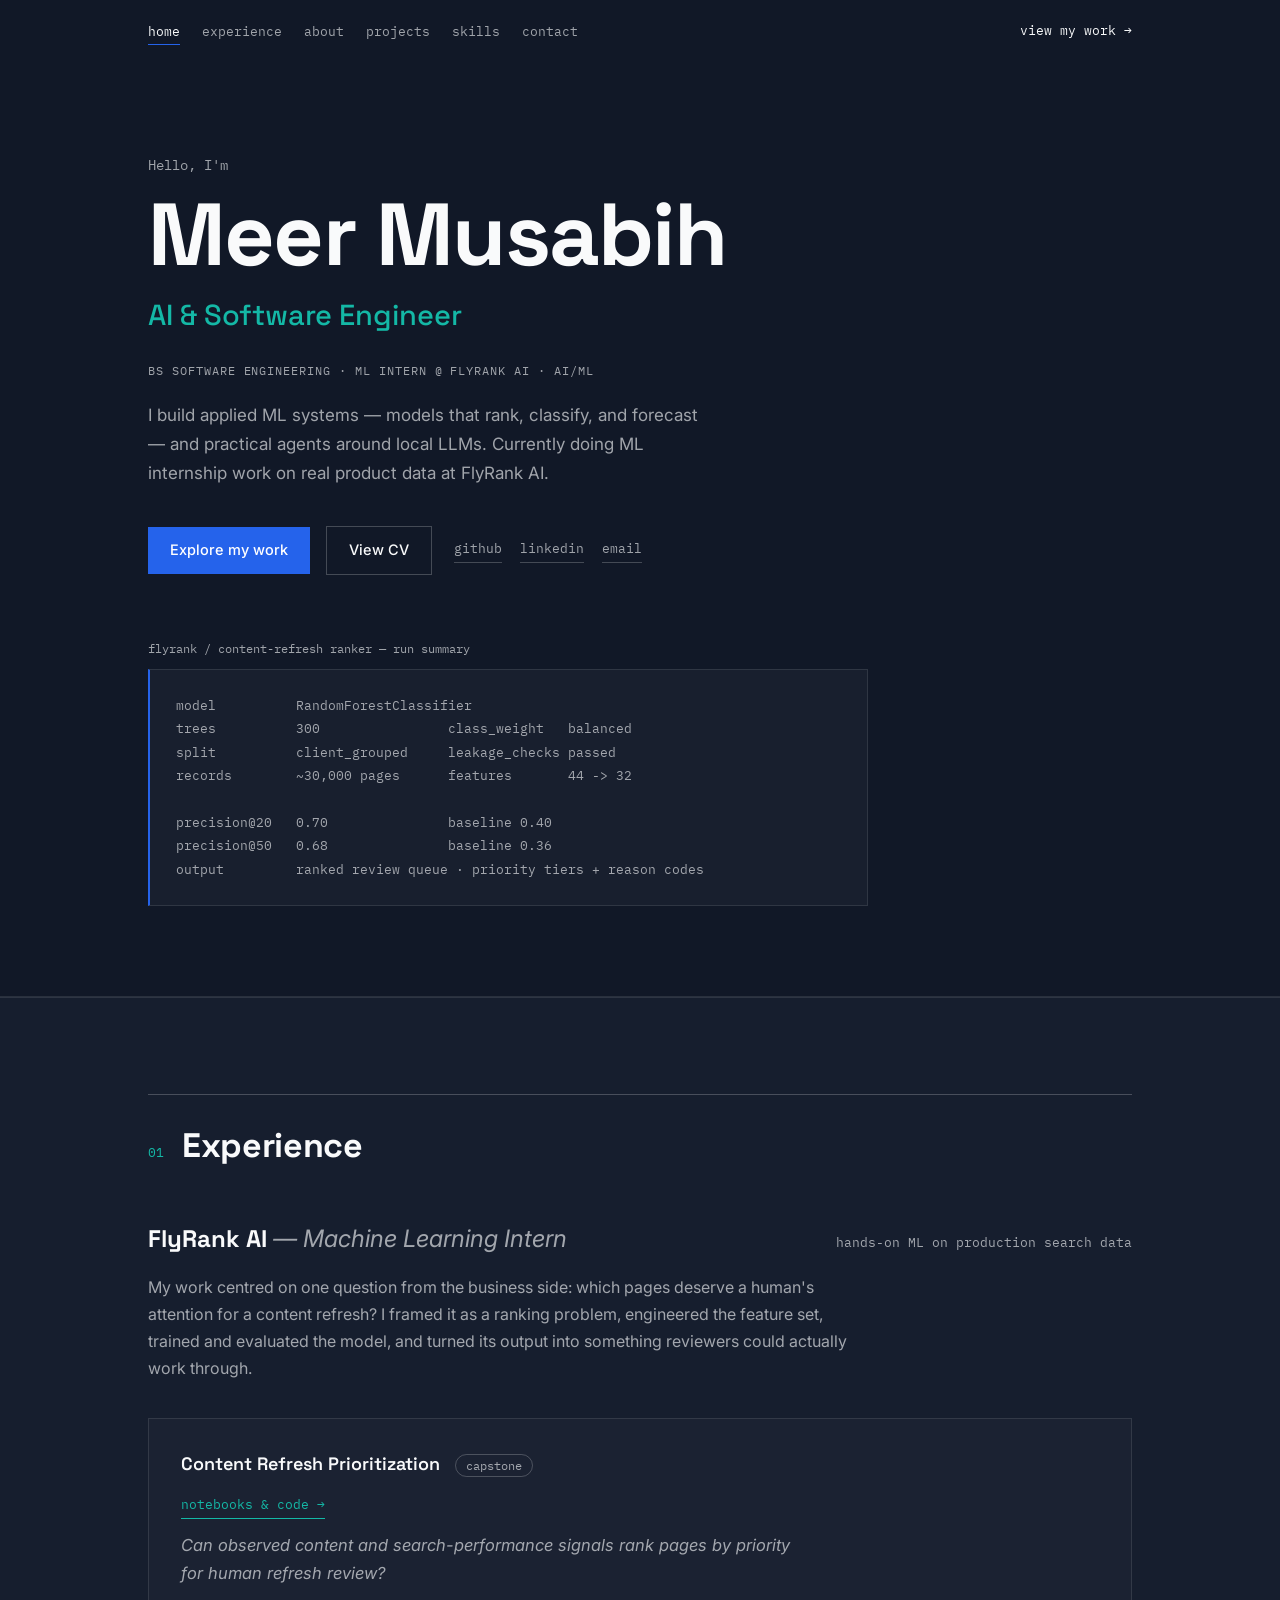
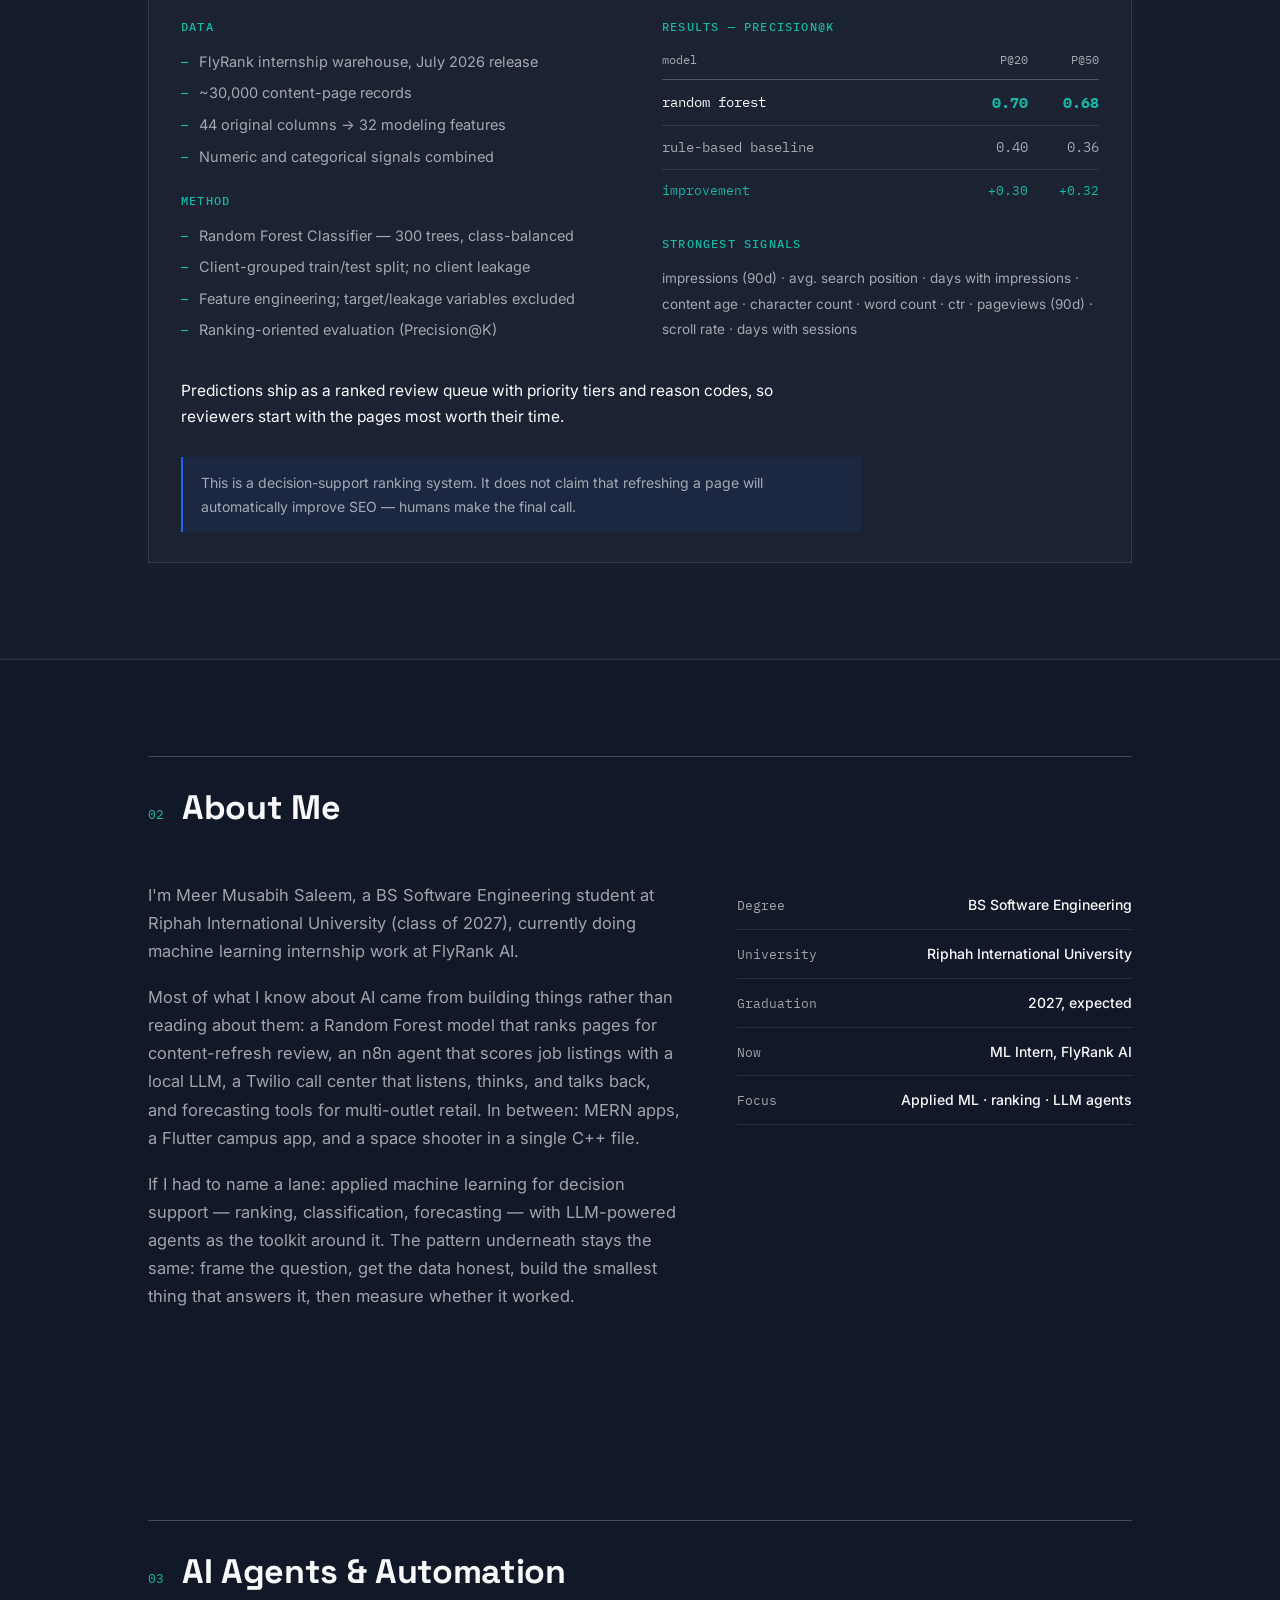
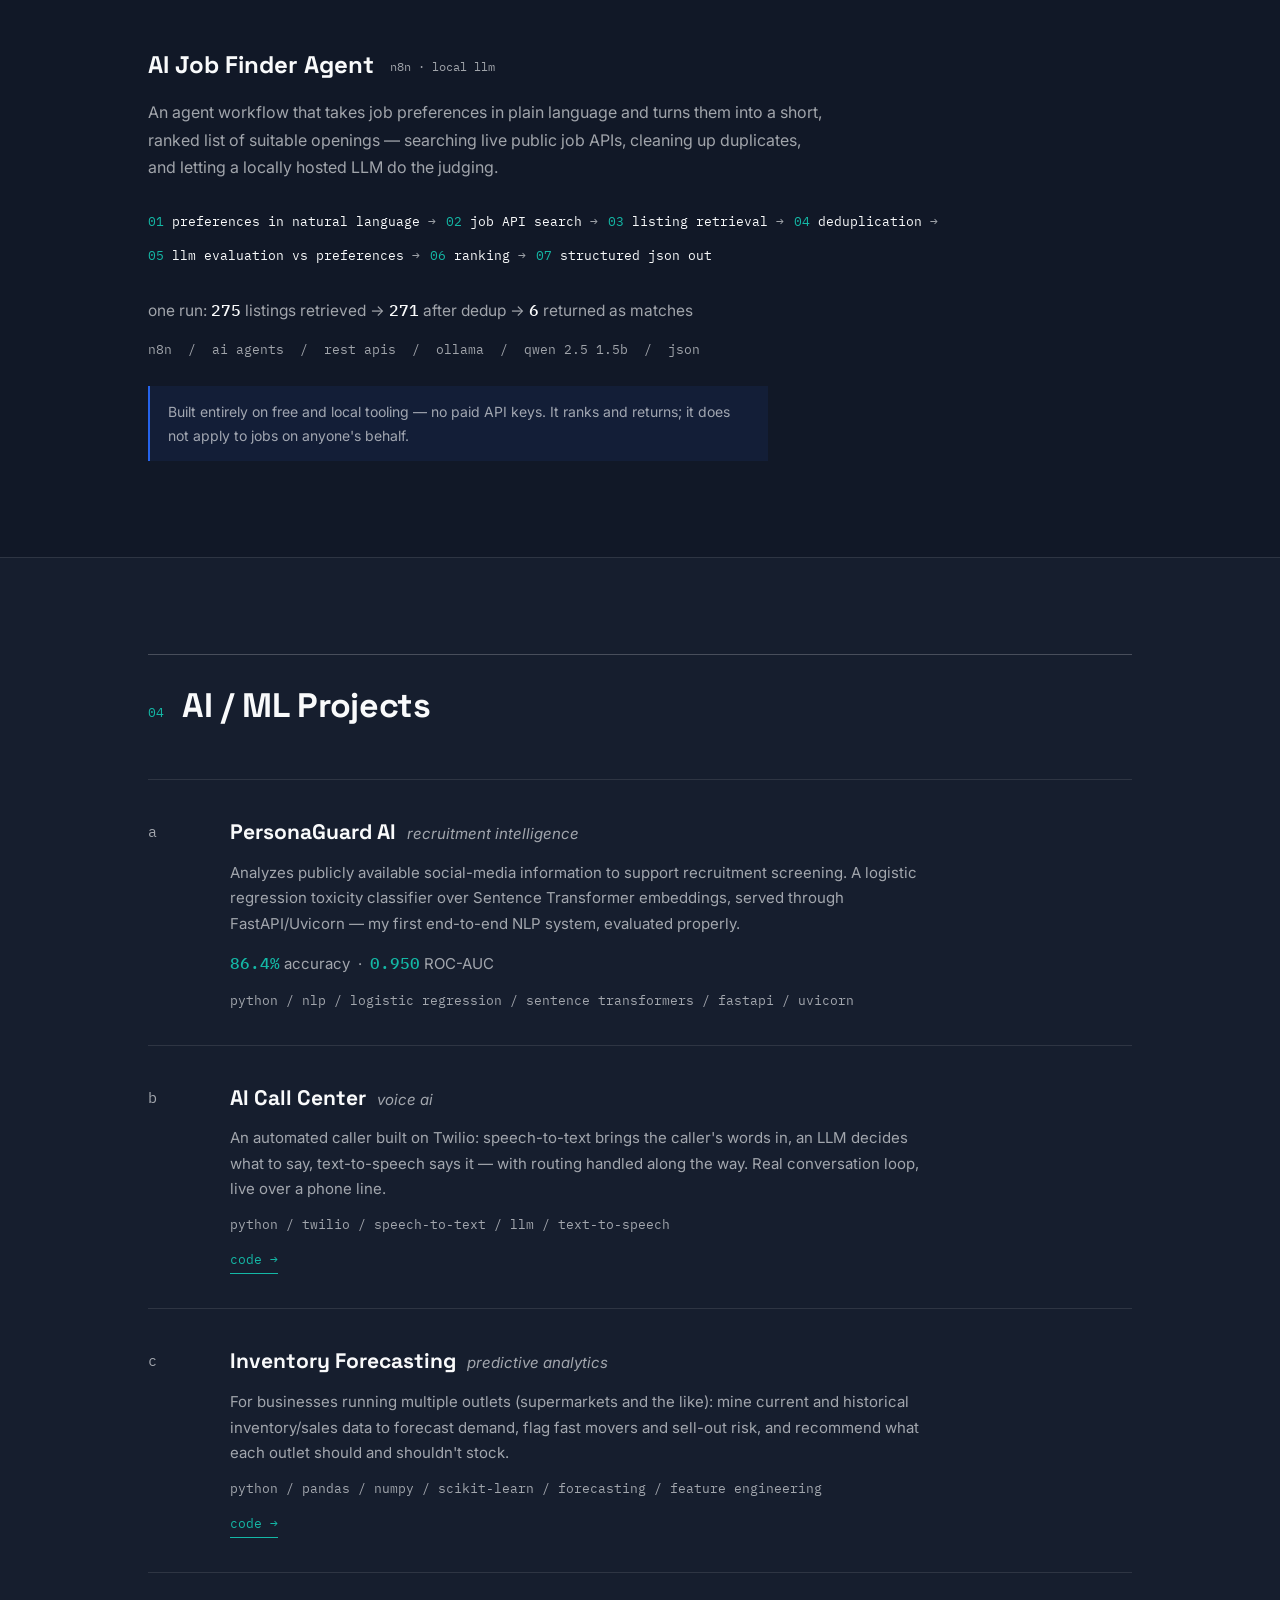
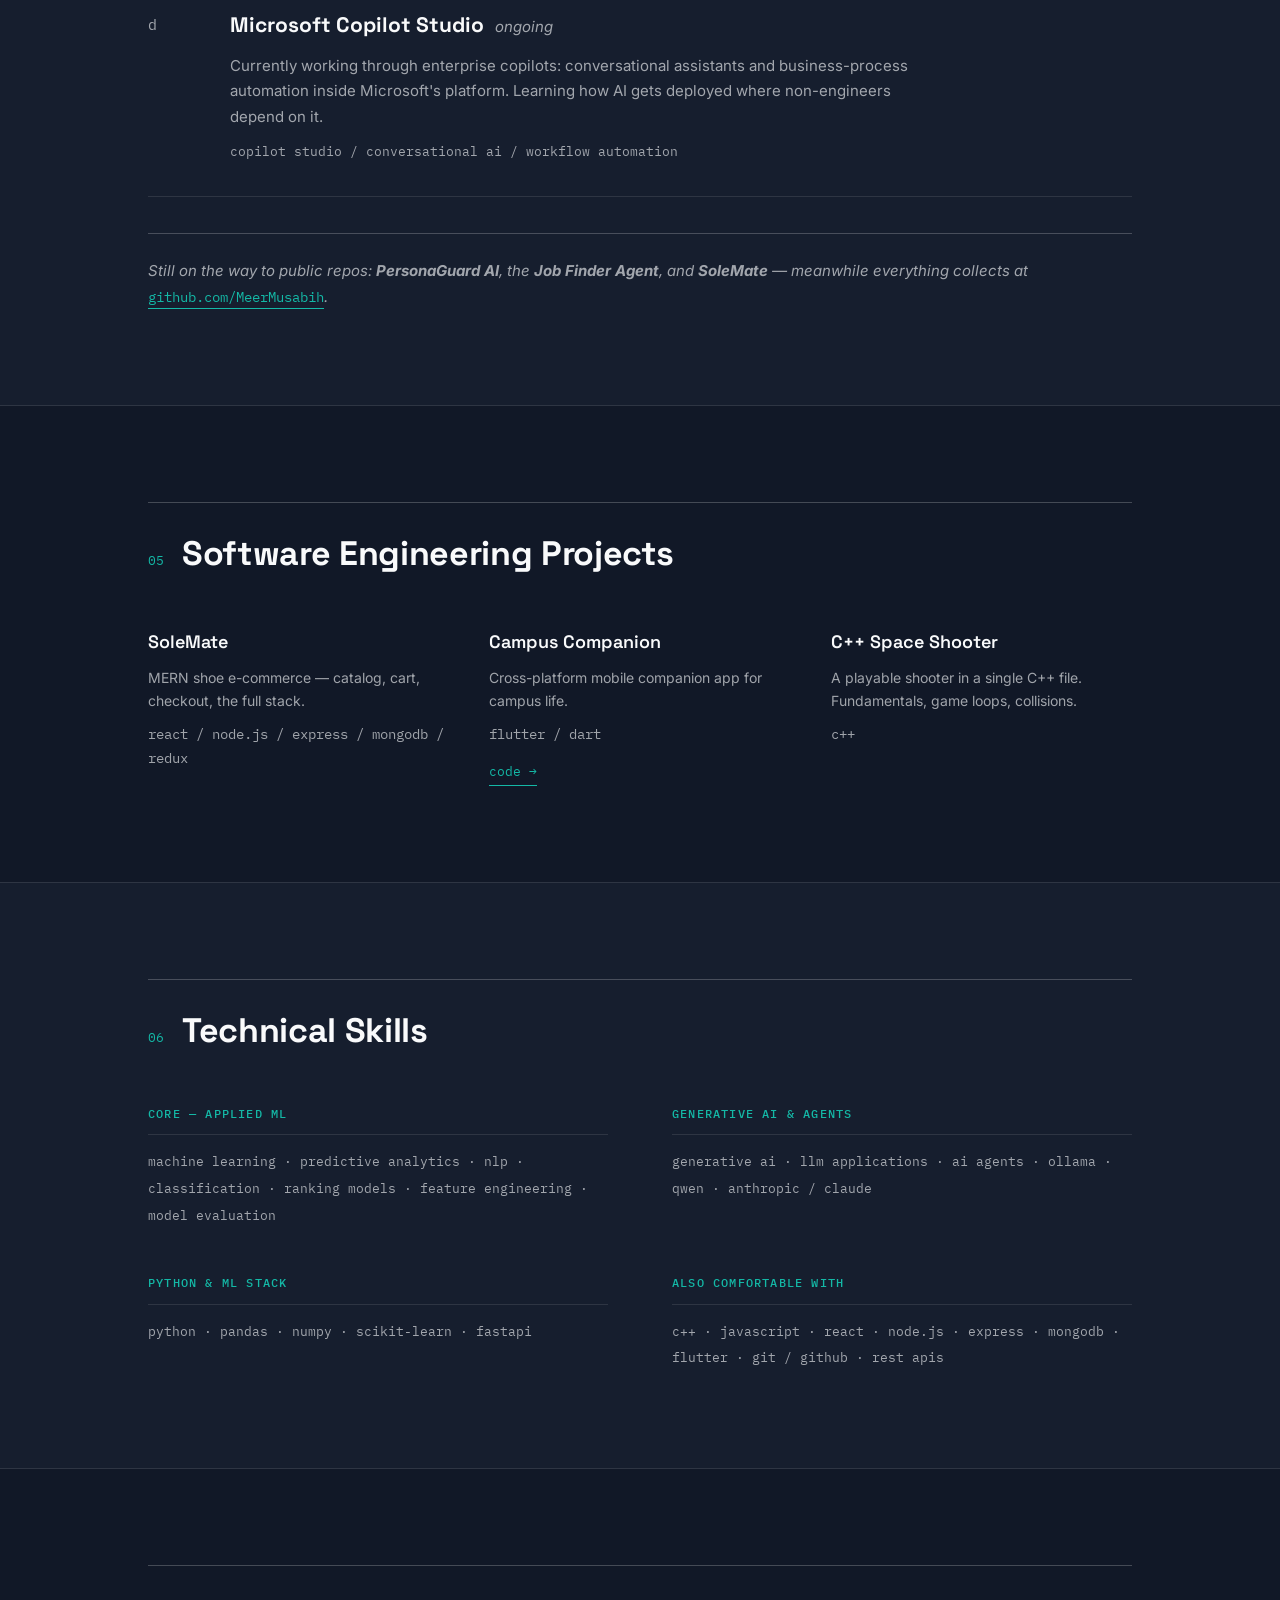
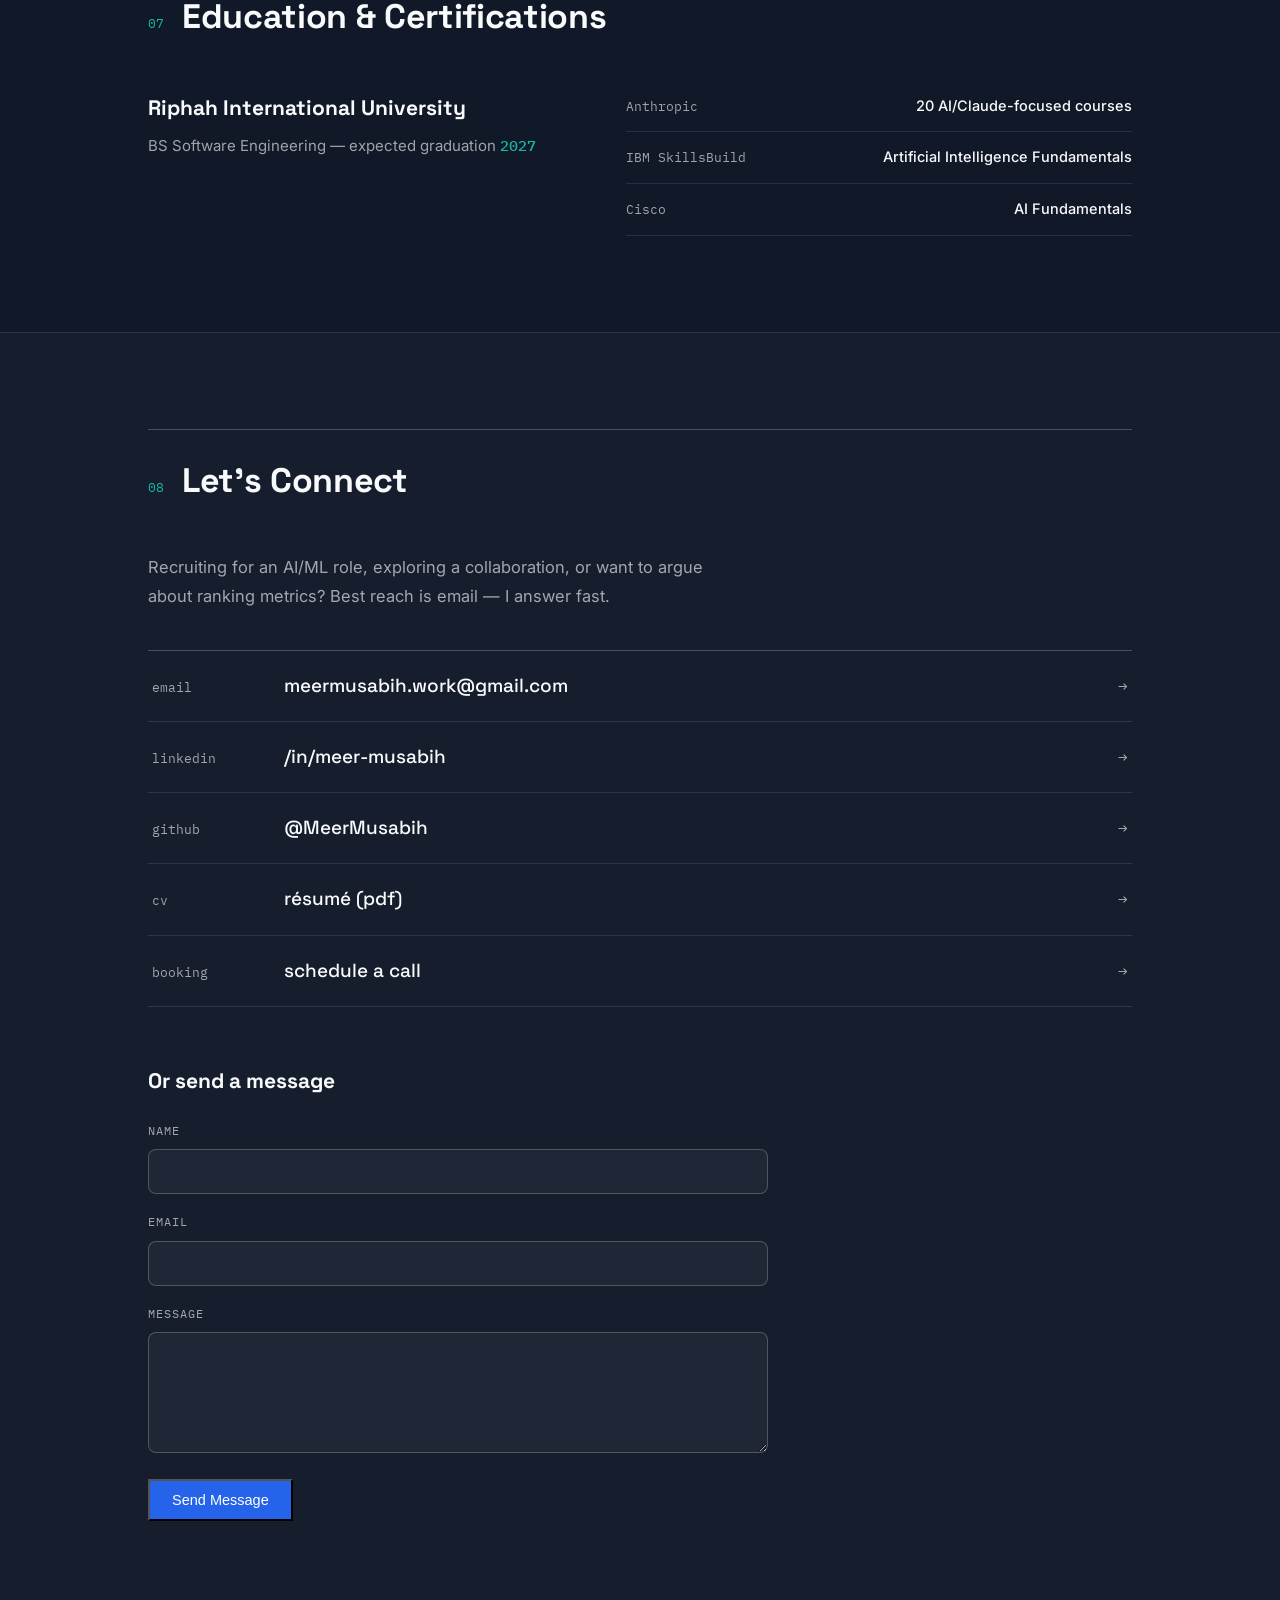
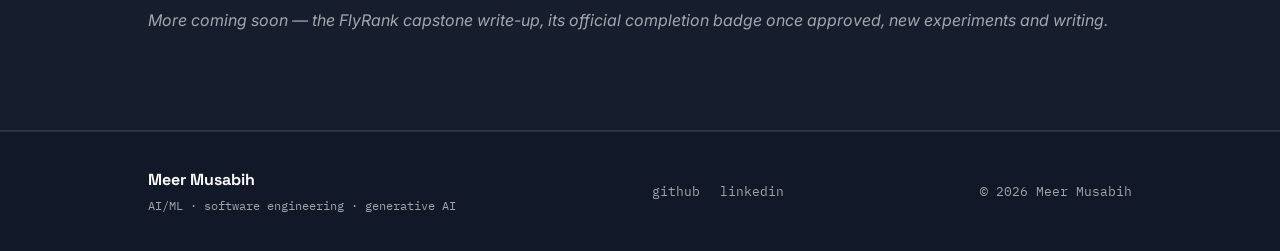
==== index.html @ 7c609a6c "Update meta tags for SEO and Open Graph" ====
<!DOCTYPE html>
<html lang="en">
  <!-- Google tag (gtag.js) -->
<script async src="https://www.googletagmanager.com/gtag/js?id=G-Q34SN6VRJQ"></script>
<script>
  window.dataLayer = window.dataLayer || [];
  function gtag(){dataLayer.push(arguments);}
  gtag('js', new Date());

  gtag('config', 'G-Q34SN6VRJQ');
</script>
<head>
  <meta charset="UTF-8">
  <meta name="viewport" content="width=device-width, initial-scale=1.0">

  <!-- SEO -->
  <title>Meer Musabih | AI/ML &amp; Software Engineering Portfolio</title>
 <meta name="description" content="Meer Musabih is a software engineering student and ML Intern building practical AI, ML, GenAI, and software systems.">
<meta name="author" content="Meer Musabih Saleem">

<!-- Open Graph -->
<meta property="og:type" content="website">
<meta property="og:site_name" content="Meer Musabih">
<meta property="og:title" content="Meer Musabih | AI/ML &amp; Software Engineering Portfolio">
<meta property="og:description" content="Software engineering student and ML Intern building practical AI, ML, GenAI, and software systems.">
<meta property="og:image" content="https://meermusabih.is-a.dev/og%20image.png">
<meta property="og:url" content="https://meermusabih.is-a.dev/">

<!-- Twitter / X -->
<meta name="twitter:card" content="summary_large_image">
<meta name="twitter:title" content="Meer Musabih | AI/ML &amp; Software Engineering Portfolio">
<meta name="twitter:description" content="Software engineering student and ML Intern building practical AI, ML, GenAI, and software systems.">
<meta name="twitter:image" content="https://meermusabih.is-a.dev/og%20image.png">

<link rel="canonical" href="https://meermusabih.is-a.dev/">  
  <link rel="icon" href="data:image/svg+xml,%3Csvg xmlns='http://www.w3.org/2000/svg' viewBox='0 0 64 64'%3E%3Crect width='64' height='64' fill='%23111827'/%3E%3Ctext x='32' y='43' font-family='Arial' font-size='34' font-weight='bold' fill='%232563EB' text-anchor='middle'%3Em%3C/text%3E%3C/svg%3E">

  <!-- Identity kit fonts: Space Grotesk (headings) + Inter (body) + Plex Mono (data) -->
  <link rel="preconnect" href="https://fonts.googleapis.com">
  <link rel="preconnect" href="https://fonts.gstatic.com" crossorigin>
  <link href="https://fonts.googleapis.com/css2?family=IBM+Plex+Mono:wght@400;500&family=Inter:ital,wght@0,400;0,500;0,600;1,400&family=Space+Grotesk:wght@500;600;700&display=swap" rel="stylesheet">

  <link rel="stylesheet" href="style.css">
</head>
<body>

  <header class="site-header" id="siteHeader">
    <div class="container nav-inner">
      <nav aria-label="Main navigation">
        <ul class="nav-links" id="navLinks">
          <li><a href="#home" class="nav-link">home</a></li>
          <li><a href="#experience" class="nav-link">experience</a></li>
          <li><a href="#about" class="nav-link">about</a></li>
          <li><a href="#projects" class="nav-link">projects</a></li>
          <li><a href="#skills" class="nav-link">skills</a></li>
          <li><a href="#contact" class="nav-link">contact</a></li>
        </ul>
      </nav>

      <a href="#projects" class="nav-cta">view my work <span aria-hidden="true">&rarr;</span></a>

      <button class="nav-toggle" id="navToggle" aria-label="Toggle navigation menu"
              aria-expanded="false" aria-controls="navLinks">
        <span></span><span></span>
      </button>
    </div>
  </header>

  <main id="main">

    <!-- ======================= HERO ======================= -->
    <section class="hero" id="home">
      <div class="container">
        <p class="hello reveal">Hello, I'm</p>
        <h1 class="hero-name reveal">Meer Musabih</h1>
        <p class="role-line reveal">AI &amp; Software Engineer</p>

        <p class="status reveal">BS Software Engineering &middot; ML Intern @ FlyRank AI &middot; AI/ML</p>

        <p class="lede reveal">
          I build applied ML systems &mdash; models that rank, classify, and forecast &mdash;
          and practical agents around local LLMs. Currently doing ML internship work on real
          product data at FlyRank AI.
        </p>

        <div class="hero-actions reveal">
          <a class="btn btn-solid" href="#projects">Explore my work</a>
          <!-- PLACEHOLDER: replace YOUR__URL_HERE with the real  link -->
          <a class="btn btn-outline" href="https://meermusabih.netlify.app/Meer_Musabih_Saleem_CV.html" target="_blank" rel="noopener">View CV</a>
          <span class="hero-meta">
            <a href="https://github.com/MeerMusabih" target="_blank" rel="noopener">github</a>
            <a href="https://www.linkedin.com/in/meer-musabih" target="_blank" rel="noopener">linkedin</a>
            <a href="mailto:meermusabih.work@gmail.com">email</a>
          </span>
        </div>

        <!-- Actual run summary from the FlyRank internship capstone -->
        <figure class="runlog reveal">
          <figcaption>flyrank / content-refresh ranker &mdash; run summary</figcaption>
<pre>model          RandomForestClassifier
trees          300                class_weight   balanced
split          client_grouped     leakage_checks passed
records        ~30,000 pages      features       44 -&gt; 32

precision@20   0.70               baseline 0.40
precision@50   0.68               baseline 0.36
output         ranked review queue &middot; priority tiers + reason codes</pre>
        </figure>
      </div>
    </section>

    <!-- ======================= EXPERIENCE ======================= -->
    <section class="section section-alt" id="experience">
      <div class="container">
        <div class="sec-head reveal">
          <span class="sec-num">01</span>
          <h2>Experience</h2>
        </div>

        <article class="xp reveal">
          <header class="xp-head">
            <h3>FlyRank AI <span class="xp-role">&mdash; Machine Learning Intern</span></h3>
            <p class="xp-note">hands-on ML on production search data</p>
          </header>

          <p class="xp-summary">
            My work centred on one question from the business side: which pages deserve a human's
            attention for a content refresh? I framed it as a ranking problem, engineered the feature
            set, trained and evaluated the model, and turned its output into something reviewers
            could actually work through.
          </p>

          <div class="capstone">
            <h4>Content Refresh Prioritization <span class="tag">capstone</span></h4>
            <a class="proj-link" href="https://github.com/MeerMusabih/FlyRank-AI-Internship" target="_blank" rel="noopener">notebooks &amp; code &rarr;</a>
            <p class="rq">
              Can observed content and search-performance signals rank pages by priority
              for human refresh review?
            </p>

            <div class="cap-cols">
              <div>
                <h5>Data</h5>
                <ul class="plain-list">
                  <li>FlyRank internship warehouse, July 2026 release</li>
                  <li>~30,000 content-page records</li>
                  <li>44 original columns &rarr; 32 modeling features</li>
                  <li>Numeric and categorical signals combined</li>
                </ul>

                <h5>Method</h5>
                <ul class="plain-list">
                  <li>Random Forest Classifier &mdash; 300 trees, class-balanced</li>
                  <li>Client-grouped train/test split; no client leakage</li>
                  <li>Feature engineering; target/leakage variables excluded</li>
                  <li>Ranking-oriented evaluation (Precision@K)</li>
                </ul>
              </div>

              <div>
                <h5>Results &mdash; Precision@K</h5>
                <table class="metrics">
                  <thead>
                    <tr><th scope="col">model</th><th scope="col">P@20</th><th scope="col">P@50</th></tr>
                  </thead>
                  <tbody>
                    <tr class="hl"><td>random forest</td><td><strong>0.70</strong></td><td><strong>0.68</strong></td></tr>
                    <tr><td>rule-based baseline</td><td>0.40</td><td>0.36</td></tr>
                    <tr class="delta"><td>improvement</td><td>+0.30</td><td>+0.32</td></tr>
                  </tbody>
                </table>

                <h5>Strongest signals</h5>
                <p class="signals">
                  impressions (90d) &middot; avg. search position &middot; days with impressions &middot;
                  content age &middot; character count &middot; word count &middot; ctr &middot;
                  pageviews (90d) &middot; scroll rate &middot; days with sessions
                </p>
              </div>
            </div>

            <p class="cap-output">
              Predictions ship as a ranked review queue with priority tiers and reason codes,
              so reviewers start with the pages most worth their time.
            </p>

              <p class="note">
                This is a decision-support ranking system. It does not claim that refreshing a page will
                automatically improve SEO &mdash; humans make the final call.
              </p>
            </div>
          </div>
        </article>
      </div>
    </section>

    <!-- ======================= ABOUT ======================= -->
    <section class="section" id="about">
      <div class="container">
        <div class="sec-head reveal">
          <span class="sec-num">02</span>
          <h2>About Me</h2>
        </div>

        <div class="about-grid">
          <div class="prose reveal">
            <p>
              I'm Meer Musabih Saleem, a BS Software Engineering student at Riphah International
              University (class of 2027), currently doing machine learning internship work at FlyRank AI.
            </p>
            <p>
              Most of what I know about AI came from building things rather than reading about them:
              a Random Forest model that ranks pages for content-refresh review, an n8n agent that scores
              job listings with a local LLM, a Twilio call center that listens, thinks, and talks back,
              and forecasting tools for multi-outlet retail. In between: MERN apps, a Flutter campus app,
              and a space shooter in a single C++ file.
            </p>
            <p>
              If I had to name a lane: applied machine learning for decision support &mdash; ranking,
              classification, forecasting &mdash; with LLM-powered agents as the toolkit around it. The
              pattern underneath stays the same: frame the question, get the data honest, build the
              smallest thing that answers it, then measure whether it worked.
            </p>
          </div>

          <dl class="facts reveal">
            <div><dt>Degree</dt><dd>BS Software Engineering</dd></div>
            <div><dt>University</dt><dd>Riphah International University</dd></div>
            <div><dt>Graduation</dt><dd>2027, expected</dd></div>
            <div><dt>Now</dt><dd>ML Intern, FlyRank AI</dd></div>
            <div><dt>Focus</dt><dd>Applied ML &middot; ranking &middot; LLM agents</dd></div>
          </dl>
        </div>
      </div>
    </section>

    <!-- ======================= AI AGENTS ======================= -->
    <section class="section" id="agents">
      <div class="container">
        <div class="sec-head reveal">
          <span class="sec-num">03</span>
          <h2>AI Agents &amp; Automation</h2>
        </div>

        <article class="agent reveal">
          <header class="xp-head">
            <h3>AI Job Finder Agent <span class="tag">n8n &middot; local llm</span></h3>
          </header>

          <p class="agent-desc">
            An agent workflow that takes job preferences in plain language and turns them into a short,
            ranked list of suitable openings &mdash; searching live public job APIs, cleaning up duplicates,
            and letting a locally hosted LLM do the judging.
          </p>

          <ol class="pipeline">
            <li>preferences in natural language</li>
            <li>job API search</li>
            <li>listing retrieval</li>
            <li>deduplication</li>
            <li>llm evaluation vs preferences</li>
            <li>ranking</li>
            <li>structured json out</li>
          </ol>

          <p class="run-note">
            one run: <strong>275</strong> listings retrieved &rarr; <strong>271</strong> after dedup
            &rarr; <strong>6</strong> returned as matches
          </p>
          <p class="tech">n8n &nbsp;/&nbsp; ai agents &nbsp;/&nbsp; rest apis &nbsp;/&nbsp; ollama &nbsp;/&nbsp; qwen 2.5 1.5b &nbsp;/&nbsp; json</p>

          <p class="note">
            Built entirely on free and local tooling &mdash; no paid API keys. It ranks and returns;
            it does not apply to jobs on anyone's behalf.
          </p>
        </article>
      </div>
    </section>

    <!-- ======================= AI/ML PROJECTS ======================= -->
    <section class="section section-alt" id="projects">
      <div class="container">
        <div class="sec-head reveal">
          <span class="sec-num">04</span>
          <h2>AI / ML Projects</h2>
        </div>

        <div class="proj-list">

          <article class="proj reveal">
            <span class="proj-num" aria-hidden="true">a</span>
            <div class="proj-body">
              <h3>PersonaGuard AI <span class="proj-sub">recruitment intelligence</span></h3>
              <p>
                Analyzes publicly available social-media information to support recruitment screening.
                A logistic regression toxicity classifier over Sentence Transformer embeddings, served
                through FastAPI/Uvicorn &mdash; my first end-to-end NLP system, evaluated properly.
              </p>
              <p class="metric-line"><strong>86.4%</strong> accuracy &nbsp;&middot;&nbsp; <strong>0.950</strong> ROC-AUC</p>
              <p class="tech">python / nlp / logistic regression / sentence transformers / fastapi / uvicorn</p>
            </div>
          </article>

          <article class="proj reveal">
            <span class="proj-num" aria-hidden="true">b</span>
            <div class="proj-body">
              <h3>AI Call Center <span class="proj-sub">voice ai</span></h3>
              <p>
                An automated caller built on Twilio: speech-to-text brings the caller's words in,
                an LLM decides what to say, text-to-speech says it &mdash; with routing handled along
                the way. Real conversation loop, live over a phone line.
              </p>
              <p class="tech">python / twilio / speech-to-text / llm / text-to-speech</p>
              <a class="proj-link" href="https://github.com/MeerMusabih/ai-call-center" target="_blank" rel="noopener">code &rarr;</a>
            </div>
          </article>

          <article class="proj reveal">
            <span class="proj-num" aria-hidden="true">c</span>
            <div class="proj-body">
              <h3>Inventory Forecasting <span class="proj-sub">predictive analytics</span></h3>
              <p>
                For businesses running multiple outlets (supermarkets and the like): mine current and
                historical inventory/sales data to forecast demand, flag fast movers and sell-out risk,
                and recommend what each outlet should and shouldn't stock.
              </p>
              <p class="tech">python / pandas / numpy / scikit-learn / forecasting / feature engineering</p>
              <a class="proj-link" href="https://github.com/MeerMusabih/inventory-forecast-project" target="_blank" rel="noopener">code &rarr;</a>
            </div>
          </article>

          <article class="proj reveal">
            <span class="proj-num" aria-hidden="true">d</span>
            <div class="proj-body">
              <h3>Microsoft Copilot Studio <span class="proj-sub">ongoing</span></h3>
              <p>
                Currently working through enterprise copilots: conversational assistants and
                business-process automation inside Microsoft's platform. Learning how AI gets deployed
                where non-engineers depend on it.
              </p>
              <p class="tech">copilot studio / conversational ai / workflow automation</p>
            </div>
          </article>

        </div>

        <p class="gh-note reveal">
          Still on the way to public repos: <strong>PersonaGuard AI</strong>, the <strong>Job Finder Agent</strong>,
          and <strong>SoleMate</strong> &mdash; meanwhile everything collects at
          <a href="https://github.com/MeerMusabih" target="_blank" rel="noopener">github.com/MeerMusabih</a>.
        </p>
      </div>
    </section>

    <!-- ======================= SOFTWARE PROJECTS ======================= -->
    <section class="section" id="software">
      <div class="container">
        <div class="sec-head reveal">
          <span class="sec-num">05</span>
          <h2>Software Engineering Projects</h2>
        </div>

        <div class="soft-list reveal">
          <div class="soft-item">
            <h3>SoleMate</h3>
            <p>MERN shoe e-commerce &mdash; catalog, cart, checkout, the full stack.</p>
            <p class="tech">react / node.js / express / mongodb / redux</p>
          </div>
          <div class="soft-item">
            <h3>Campus Companion</h3>
            <p>Cross-platform mobile companion app for campus life.</p>
            <p class="tech">flutter / dart</p>
            <a class="proj-link" href="https://github.com/MeerMusabih/CampusCompanion" target="_blank" rel="noopener">code &rarr;</a>
          </div>
          <div class="soft-item">
            <h3>C++ Space Shooter</h3>
            <p>A playable shooter in a single C++ file. Fundamentals, game loops, collisions.</p>
            <p class="tech">c++</p>
          </div>
        </div>
      </div>
    </section>

    <!-- ======================= SKILLS ======================= -->
    <section class="section section-alt" id="skills">
      <div class="container">
        <div class="sec-head reveal">
          <span class="sec-num">06</span>
          <h2>Technical Skills</h2>
        </div>

        <div class="skills-grid">
          <section class="skill-group reveal">
            <h3>Core &mdash; Applied ML</h3>
            <p>machine learning &middot; predictive analytics &middot; nlp &middot; classification &middot;
               ranking models &middot; feature engineering &middot; model evaluation</p>
          </section>

          <section class="skill-group reveal">
            <h3>Generative AI &amp; Agents</h3>
            <p>generative ai &middot; llm applications &middot; ai agents &middot; ollama &middot;
               qwen &middot; anthropic / claude</p>
          </section>

          <section class="skill-group reveal">
            <h3>Python &amp; ML Stack</h3>
            <p>python &middot; pandas &middot; numpy &middot; scikit-learn &middot; fastapi</p>
          </section>

          <section class="skill-group reveal">
            <h3>Also Comfortable With</h3>
            <p>c++ &middot; javascript &middot; react &middot; node.js &middot; express &middot; mongodb &middot;
               flutter &middot; git / github &middot; rest apis</p>
          </section>
        </div>
      </div>
    </section>

    <!-- ======================= EDUCATION & CERTIFICATIONS ======================= -->
    <section class="section" id="education">
      <div class="container">
        <div class="sec-head reveal">
          <span class="sec-num">07</span>
          <h2>Education &amp; Certifications</h2>
        </div>

        <div class="edu-grid">
          <div class="edu reveal">
            <h3>Riphah International University</h3>
            <p>BS Software Engineering &mdash; expected graduation <strong>2027</strong></p>
          </div>

          <div class="certs reveal">
            <h3 class="sr-only">Certifications and AI training</h3>
            <div class="cert-row">
              <p class="cert-org">Anthropic</p>
              <p class="cert-title">20 AI/Claude-focused courses</p>
            </div>
            <div class="cert-row">
              <p class="cert-org">IBM SkillsBuild</p>
              <p class="cert-title">Artificial Intelligence Fundamentals</p>
            </div>
            <div class="cert-row">
              <p class="cert-org">Cisco</p>
              <p class="cert-title">AI Fundamentals</p>
            </div>
          </div>
        </div>
      </div>
    </section>

    <!-- ======================= CONTACT ======================= -->
    <section class="section section-alt" id="contact">
      <div class="container">
        <div class="sec-head reveal">
          <span class="sec-num">08</span>
          <h2>Let's Connect</h2>
        </div>

        <p class="contact-lede reveal">
          Recruiting for an AI/ML role, exploring a collaboration, or want to argue about
          ranking metrics? Best reach is email &mdash; I answer fast.
        </p>

        <div class="contact-list reveal">
          <a class="contact-row" href="mailto:meermusabih.work@gmail.com">
            <span class="cc-label">email</span>
            <span class="cc-value">meermusabih.work@gmail.com</span>
            <span class="cc-arrow" aria-hidden="true">&rarr;</span>
          </a>
          <a class="contact-row" href="https://www.linkedin.com/in/meer-musabih" target="_blank" rel="noopener">
            <span class="cc-label">linkedin</span>
            <span class="cc-value">/in/meer-musabih</span>
            <span class="cc-arrow" aria-hidden="true">&rarr;</span>
          </a>
          <a class="contact-row" href="https://github.com/MeerMusabih" target="_blank" rel="noopener">
            <span class="cc-label">github</span>
            <span class="cc-value">@MeerMusabih</span>
            <span class="cc-arrow" aria-hidden="true">&rarr;</span>
          </a>
          <!-- PLACEHOLDER: replace YOUR_CV_URL_HERE with the real CV link -->
          <a class="contact-row" href="https://meermusabih.netlify.app/Meer_Musabih_Saleem_CV.html" target="_blank" rel="noopener">
            <span class="cc-label">cv</span>
            <span class="cc-value">r&eacute;sum&eacute; (pdf)</span>
            <span class="cc-arrow" aria-hidden="true">&rarr;</span>
          </a>
          <!-- PLACEHOLDER: replace YOUR_BOOKING_URL_HERE with your booking link, or delete this row -->
          <a class="contact-row" href="YOUR_BOOKING_URL_HERE" target="_blank" rel="noopener">
            <span class="cc-label">booking</span>
            <span class="cc-value">schedule a call</span>
            <span class="cc-arrow" aria-hidden="true">&rarr;</span>
          </a>
        </div>

        <!-- Contact form — data goes to your Formspree endpoint -->
        <!-- PLACEHOLDER: replace YOUR_FORMSPREE_ENDPOINT_HERE (also set it in script.js) -->
        <div class="contact-form reveal">
          <h3>Or send a message</h3>
          <form id="contactForm" action="https://formspree.io/f/xzepqkzy" method="POST">
            <!-- honeypot field for spam bots, hidden from humans -->
            <input type="text" name="_gotcha" tabindex="-1" autocomplete="off" style="display:none">

            <div class="form-field">
              <label for="cf-name">Name</label>
              <input type="text" id="cf-name" name="name" required autocomplete="name">
            </div>

            <div class="form-field">
              <label for="cf-email">Email</label>
              <input type="email" id="cf-email" name="email" required autocomplete="email">
            </div>

            <div class="form-field">
              <label for="cf-message">Message</label>
              <textarea id="cf-message" name="message" rows="5" required></textarea>
            </div>

            <button type="submit" class="btn btn-solid">Send Message</button>
            <p class="form-status" id="formStatus" role="status" aria-live="polite"></p>
          </form>
        </div>

        <p class="soon reveal">
          More coming soon &mdash; the FlyRank capstone write-up, its official completion badge once approved,
          new experiments and writing.
        </p>
      </div>
    </section>

  </main>

  <footer class="footer">
    <div class="container footer-inner">
      <div>
        <p class="foot-name">Meer Musabih</p>
        <p class="foot-tag">AI/ML &middot; software engineering &middot; generative AI</p>
      </div>
      <div class="foot-links">
        <a href="https://github.com/MeerMusabih" target="_blank" rel="noopener">github</a>
        <a href="https://www.linkedin.com/in/meer-musabih" target="_blank" rel="noopener">linkedin</a>
      </div>
      <p class="copyright">&copy; <span id="year">2026</span> Meer Musabih</p>
    </div>
  </footer>

  <script src="script.js"></script>
</body>
</html>
---- style.css ----
/* ==========================================================================
   Meer Musabih — portfolio styles
   Identity kit: Space Grotesk (headings) + Inter (body) · #2563EB #111827
   #F9FAFB #14B8A6 · clean, modern, minimal — the work is the focus.
   Order: tokens → base → nav → hero → sections → about → experience
   → agents → projects → skills → edu/certs → contact → footer
   → reveal animation → responsive
   ========================================================================== */

/* ---------- tokens ---------- */
:root {
  --bg: #111827;                            /* kit dark */
  --bg-alt: #161e2e;                        /* alt sections (bg + subtle lift) */
  --line: rgba(249, 250, 251, 0.10);        /* hairlines from kit light */
  --line-strong: rgba(249, 250, 251, 0.22);
  --text: #F9FAFB;                          /* kit light */
  --muted: rgba(249, 250, 251, 0.62);
  --accent: #2563EB;                        /* kit blue — fills, borders, focus */
  --accent-2: #14B8A6;                      /* kit teal — small text accents */
  --font-display: "Space Grotesk", "Segoe UI", sans-serif;
  --font-body: "Inter", -apple-system, BlinkMacSystemFont, "Segoe UI", Roboto, Arial, sans-serif;
  --font-mono: "IBM Plex Mono", Consolas, monospace;
  --nav-h: 62px;
}

/* ---------- base ---------- */
*, *::before, *::after { box-sizing: border-box; }

html {
  scroll-behavior: smooth;
  scroll-padding-top: calc(var(--nav-h) + 20px);
}

body {
  margin: 0;
  background: var(--bg);
  color: var(--text);
  font-family: var(--font-body);
  font-size: 16px;
  line-height: 1.7;
  overflow-x: hidden;
}

h1, h2, h3, h4, p, ul, ol, dl, dd, figure, blockquote { margin: 0; }
ul, ol { padding: 0; list-style: none; }
a { color: inherit; text-decoration: none; }

::selection { background: var(--accent); color: #fff; }

:focus-visible { outline: 2px solid var(--accent); outline-offset: 3px; }

.container {
  max-width: 1040px;
  margin: 0 auto;
  padding: 0 28px;
}

.sr-only {
  position: absolute;
  width: 1px; height: 1px;
  margin: -1px; padding: 0;
  clip: rect(0 0 0 0);
  overflow: hidden;
  border: 0;
}

/* ---------- nav ---------- */
.site-header {
  position: fixed;
  inset: 0 0 auto 0;
  z-index: 50;
  height: var(--nav-h);
  transition: background 0.25s ease, border-color 0.25s ease;
  border-bottom: 1px solid transparent;
}
.site-header.scrolled {
  background: rgba(17, 24, 39, 0.88);
  backdrop-filter: blur(10px);
  -webkit-backdrop-filter: blur(10px);
  border-bottom-color: var(--line);
}

.nav-inner {
  height: var(--nav-h);
  display: flex;
  align-items: center;
  gap: 28px;
}

.nav-links { display: flex; gap: 22px; }
.nav-link {
  font-family: var(--font-mono);
  font-size: 13px;
  color: var(--muted);
  padding: 4px 0;
  border-bottom: 1px solid transparent;
  transition: color 0.2s ease, border-color 0.2s ease;
}
.nav-link:hover { color: var(--text); }
.nav-link.active { color: var(--text); border-bottom-color: var(--accent); }

.nav-cta {
  margin-left: auto;
  font-family: var(--font-mono);
  font-size: 13px;
  color: var(--text);
  white-space: nowrap;
}
.nav-cta span { display: inline-block; transition: transform 0.2s ease; }
.nav-cta:hover span { transform: translateX(4px); }
.nav-cta:hover { color: var(--accent-2); }

.nav-toggle {
  display: none;
  flex-direction: column;
  justify-content: center;
  gap: 6px;
  width: 40px;
  height: 40px;
  padding: 11px 10px;
  background: none;
  border: 1px solid var(--line-strong);
  cursor: pointer;
}
.nav-toggle span {
  display: block;
  height: 1.5px;
  width: 100%;
  background: var(--text);
  transition: transform 0.25s ease;
}
.nav-toggle.open span:nth-child(1) { transform: translateY(3.75px) rotate(45deg); }
.nav-toggle.open span:nth-child(2) { transform: translateY(-3.75px) rotate(-45deg); }

/* ---------- hero ---------- */
.hero {
  padding: calc(var(--nav-h) + 92px) 0 90px;
  border-bottom: 1px solid var(--line);
}

.hello {
  font-family: var(--font-mono);
  font-size: 14px;
  color: var(--muted);
  margin-bottom: 12px;
}

.hero-name {
  font-family: var(--font-display);
  font-weight: 700;
  font-size: clamp(48px, 7.4vw, 88px);
  line-height: 1.02;
  letter-spacing: -0.02em;
}

.role-line {
  margin-top: 10px;
  font-family: var(--font-display);
  font-weight: 500;
  font-size: clamp(20px, 2.8vw, 29px);
  color: var(--accent-2);
}

.status {
  margin-top: 22px;
  font-family: var(--font-mono);
  font-size: 12px;
  letter-spacing: 0.08em;
  text-transform: uppercase;
  color: var(--muted);
}

.lede {
  margin-top: 20px;
  max-width: 560px;
  color: var(--muted);
  font-size: 17px;
}

.hero-actions {
  display: flex;
  align-items: center;
  flex-wrap: wrap;
  gap: 16px;
  margin-top: 38px;
}

.btn {
  display: inline-block;
  padding: 11px 22px;
  font-size: 14.5px;
  font-weight: 500;
  transition: filter 0.2s ease, transform 0.2s ease, border-color 0.2s ease, background 0.2s ease;
}
.btn-solid { background: var(--accent); color: #fff; }
.btn-solid:hover { filter: brightness(1.18); transform: translateY(-1px); }
.btn-outline { border: 1px solid var(--line-strong); }
.btn-outline:hover {
  border-color: var(--accent);
  background: rgba(37, 99, 235, 0.14);
  transform: translateY(-1px);
}

.hero-meta {
  display: inline-flex;
  gap: 18px;
  margin-left: 6px;
}
.hero-meta a {
  font-family: var(--font-mono);
  font-size: 13px;
  color: var(--muted);
  border-bottom: 1px solid var(--line-strong);
  padding-bottom: 2px;
}
.hero-meta a:hover { color: var(--accent-2); border-color: var(--accent-2); }

/* run log — plain code block, no window chrome */
.runlog {
  margin-top: 64px;
  max-width: 720px;
}
.runlog figcaption {
  font-family: var(--font-mono);
  font-size: 12px;
  color: var(--muted);
  margin-bottom: 10px;
}
.runlog pre {
  margin: 0;
  padding: 24px 26px;
  border: 1px solid var(--line);
  border-left: 2px solid var(--accent);
  background: rgba(249, 250, 251, 0.03);
  font-family: var(--font-mono);
  font-size: 13px;
  line-height: 1.8;
  color: var(--muted);
  overflow-wrap: anywhere;
  white-space: pre-wrap;
}

/* ---------- sections ---------- */
.section { padding: 96px 0; }
.section-alt {
  background: var(--bg-alt);
  border-top: 1px solid var(--line);
  border-bottom: 1px solid var(--line);
}

.sec-head {
  display: flex;
  align-items: baseline;
  gap: 18px;
  padding-top: 22px;
  border-top: 1px solid var(--line-strong);
  margin-bottom: 44px;
}
.sec-num {
  font-family: var(--font-mono);
  font-size: 13px;
  color: var(--accent-2);
}
.sec-head h2 {
  font-family: var(--font-display);
  font-weight: 700;
  font-size: clamp(26px, 3.6vw, 34px);
  letter-spacing: -0.01em;
}

.tag {
  font-family: var(--font-mono);
  font-size: 11.5px;
  font-weight: 400;
  color: var(--muted);
  vertical-align: middle;
  margin-left: 10px;
  white-space: nowrap;
}

.tech {
  font-family: var(--font-mono);
  font-size: 12.5px;
  color: var(--muted);
}

.note {
  margin-top: 26px;
  padding: 14px 18px;
  border-left: 2px solid var(--accent);
  background: rgba(37, 99, 235, 0.08);
  color: var(--muted);
  font-size: 14px;
  max-width: 680px;
}

.plain-list li {
  position: relative;
  padding-left: 18px;
  margin-bottom: 7px;
  color: var(--muted);
  font-size: 14.5px;
}
.plain-list li::before {
  content: "\2013"; /* en dash */
  position: absolute;
  left: 0;
  color: var(--accent-2);
}

/* ---------- about ---------- */
.about-grid {
  display: grid;
  grid-template-columns: 1.35fr 1fr;
  gap: 56px;
  align-items: start;
}

.prose p {
  color: var(--muted);
  margin-bottom: 18px;
  font-size: 16.5px;
}
.prose strong { color: var(--text); font-weight: 600; }

.facts div {
  display: flex;
  justify-content: space-between;
  gap: 20px;
  padding: 12px 0;
  border-bottom: 1px solid var(--line);
  font-size: 14px;
}
.facts dt { color: var(--muted); font-family: var(--font-mono); font-size: 12.5px; padding-top: 2px; }
.facts dd { color: var(--text); font-weight: 500; text-align: right; }

/* ---------- experience ---------- */
.xp-head {
  display: flex;
  justify-content: space-between;
  align-items: baseline;
  gap: 18px;
  flex-wrap: wrap;
}
.xp-head h3 { font-family: var(--font-display); font-weight: 700; font-size: 24px; }
.xp-role { font-weight: 400; font-style: italic; font-family: var(--font-body); color: var(--muted); }
.xp-note { font-family: var(--font-mono); font-size: 12.5px; color: var(--muted); }

.xp-summary {
  margin-top: 14px;
  max-width: 700px;
  color: var(--muted);
  font-size: 16px;
}

.capstone {
  margin-top: 36px;
  padding: 30px 32px;
  border: 1px solid var(--line);
  background: rgba(249, 250, 251, 0.02);
}
.capstone h4 {
  font-family: var(--font-display);
  font-size: 18px;
  font-weight: 600;
}
.capstone .tag {
  border: 1px solid var(--line-strong);
  padding: 3px 10px;
  border-radius: 999px;
}

.rq {
  margin-top: 12px;
  font-style: italic;
  font-size: 16.5px;
  color: var(--muted);
  max-width: 620px;
}

.cap-cols {
  display: grid;
  grid-template-columns: 1fr 1fr;
  gap: 44px;
  margin-top: 30px;
}
.cap-cols h5 {
  font-family: var(--font-mono);
  font-size: 12px;
  font-weight: 500;
  letter-spacing: 0.1em;
  text-transform: uppercase;
  color: var(--accent-2);
  margin: 22px 0 12px;
}
.cap-cols h5:first-child { margin-top: 0; }

/* metrics table — reads like real experiment output */
.metrics {
  width: 100%;
  border-collapse: collapse;
  font-family: var(--font-mono);
  font-size: 13.5px;
}
.metrics th {
  text-align: left;
  font-weight: 400;
  font-size: 12px;
  color: var(--muted);
  padding: 0 14px 9px 0;
  border-bottom: 1px solid var(--line-strong);
}
.metrics td {
  padding: 10px 14px 10px 0;
  border-bottom: 1px solid var(--line);
  color: var(--muted);
}
.metrics th:not(:first-child),
.metrics td:not(:first-child) { text-align: right; padding-right: 0; }
.metrics tr.hl td { color: var(--text); }
.metrics td strong { color: var(--accent-2); font-size: 15px; }
.metrics tr.delta td {
  color: var(--accent-2);
  border-bottom: 0;
  font-size: 12.5px;
}

.signals {
  font-size: 13.5px;
  line-height: 1.9;
  color: var(--muted);
}

.cap-output {
  margin-top: 28px;
  max-width: 660px;
  color: var(--text);
  font-size: 15.5px;
}

/* ---------- agents ---------- */
.agent-desc {
  margin-top: 14px;
  max-width: 680px;
  color: var(--muted);
  font-size: 16px;
}

.pipeline {
  counter-reset: step;
  display: flex;
  flex-wrap: wrap;
  row-gap: 12px;
  margin-top: 30px;
}
.pipeline li {
  counter-increment: step;
  font-family: var(--font-mono);
  font-size: 13px;
  color: var(--text);
}
.pipeline li::before {
  content: counter(step, decimal-leading-zero) " ";
  color: var(--accent-2);
}
.pipeline li:not(:last-child)::after {
  content: " \2192 "; /* arrow between steps */
  color: var(--muted);
  padding-right: 10px;
}

.run-note {
  margin-top: 30px;
  font-size: 15.5px;
  color: var(--muted);
}
.run-note strong {
  font-family: var(--font-mono);
  color: var(--text);
  font-weight: 500;
}

.agent .tech { margin-top: 14px; }
.agent .note { max-width: 620px; }

/* ---------- projects (list layout, not cards) ---------- */
.proj-list { border-top: 1px solid var(--line); }

.proj {
  display: grid;
  grid-template-columns: 56px 1fr;
  gap: 26px;
  padding: 34px 0;
  border-bottom: 1px solid var(--line);
}
.proj-num {
  font-family: var(--font-mono);
  font-size: 15px;
  color: var(--muted);
  padding-top: 5px;
}
.proj:hover .proj-num { color: var(--accent-2); }

.proj h3 {
  font-family: var(--font-display);
  font-weight: 700;
  font-size: 21px;
}
.proj-sub {
  font-style: italic;
  font-weight: 400;
  font-family: var(--font-body);
  font-size: 15px;
  color: var(--muted);
  margin-left: 6px;
}
.proj-body > p:first-of-type {
  margin-top: 10px;
  max-width: 700px;
  color: var(--muted);
  font-size: 15px;
}
.metric-line {
  margin-top: 14px;
  font-size: 15px;
  color: var(--muted);
}
.metric-line strong {
  font-family: var(--font-mono);
  color: var(--accent-2);
  font-weight: 500;
  font-size: 16px;
}
.proj .tech { margin-top: 12px; }

/* per-project links (repos / demos) */
.proj-link {
  display: inline-block;
  margin: 14px 18px 0 0;
  font-family: var(--font-mono);
  font-size: 13px;
  color: var(--accent-2);
  border-bottom: 1px solid var(--accent-2);
  padding-bottom: 2px;
}
.proj-link:hover { color: var(--text); border-color: var(--text); }

/* github call-to-action under the project list */
.gh-note {
  margin-top: 36px;
  padding-top: 24px;
  border-top: 1px solid var(--line-strong);
  font-style: italic;
  color: var(--muted);
  font-size: 15px;
}
.gh-note a {
  font-family: var(--font-mono);
  font-style: normal;
  font-size: 13.5px;
  color: var(--accent-2);
  border-bottom: 1px solid var(--accent-2);
  padding-bottom: 2px;
}
.gh-note a:hover { color: var(--text); border-color: var(--text); }

/* ---------- software projects ---------- */
.soft-list {
  display: grid;
  grid-template-columns: repeat(3, 1fr);
  gap: 40px;
}
.soft-item h3 {
  font-family: var(--font-display);
  font-weight: 600;
  font-size: 18px;
}
.soft-item p {
  color: var(--muted);
  font-size: 14px;
  margin-top: 8px;
}
.soft-item .tech { margin-top: 10px; }

/* ---------- skills ---------- */
.skills-grid {
  display: grid;
  grid-template-columns: repeat(2, 1fr);
  gap: 44px 64px;
}
.skill-group h3 {
  font-family: var(--font-mono);
  font-size: 12px;
  font-weight: 500;
  letter-spacing: 0.1em;
  text-transform: uppercase;
  color: var(--accent-2);
  padding-bottom: 10px;
  border-bottom: 1px solid var(--line);
  margin-bottom: 14px;
}
.skill-group p {
  font-family: var(--font-mono);
  font-size: 13px;
  line-height: 2.05;
  color: var(--muted);
}

/* ---------- education & certifications ---------- */
.edu-grid {
  display: grid;
  grid-template-columns: 1fr 1.2fr;
  gap: 56px;
  align-items: start;
}

.edu h3 {
  font-family: var(--font-display);
  font-weight: 700;
  font-size: 21px;
}
.edu p { color: var(--muted); margin-top: 8px; font-size: 15px; }
.edu strong { color: var(--accent-2); font-family: var(--font-mono); font-weight: 500; }

.cert-row {
  display: flex;
  justify-content: space-between;
  align-items: baseline;
  gap: 20px;
  padding: 13px 0;
  border-bottom: 1px solid var(--line);
}
.cert-row:first-of-type { padding-top: 4px; }
.cert-org {
  font-family: var(--font-mono);
  font-size: 12.5px;
  color: var(--muted);
  white-space: nowrap;
}
.cert-title { color: var(--text); font-size: 14.5px; font-weight: 500; text-align: right; }

/* ---------- contact ---------- */
.contact-lede {
  max-width: 560px;
  color: var(--muted);
  font-size: 16.5px;
  margin-bottom: 40px;
}

.contact-list { border-top: 1px solid var(--line-strong); }

.contact-row {
  display: grid;
  grid-template-columns: 110px 1fr auto;
  align-items: baseline;
  gap: 22px;
  padding: 19px 4px;
  border-bottom: 1px solid var(--line);
  transition: background 0.2s ease;
}
.contact-row:hover { background: rgba(249, 250, 251, 0.04); }
.cc-label {
  font-family: var(--font-mono);
  font-size: 12.5px;
  color: var(--muted);
}
.cc-value {
  font-family: var(--font-display);
  font-weight: 500;
  font-size: 19px;
  min-width: 0;
  overflow-wrap: anywhere;
}
.contact-row:hover .cc-value { color: var(--accent-2); }
.cc-arrow {
  font-family: var(--font-mono);
  color: var(--muted);
  transition: transform 0.2s ease, color 0.2s ease;
}
.contact-row:hover .cc-arrow { transform: translatex(5px); color: var(--accent-2); }

.soon {
  margin-top: 48px;
  font-style: italic;
  font-size: 16px;
  color: var(--muted);
}

/* ---------- contact form ---------- */
.contact-form {
  margin-top: 56px;
  max-width: 620px;
}
.contact-form h3 {
  font-family: var(--font-display);
  font-weight: 700;
  font-size: 21px;
  margin-bottom: 22px;
}
.form-field { margin-bottom: 18px; }
.form-field label {
  display: block;
  font-family: var(--font-mono);
  font-size: 12px;
  letter-spacing: 0.08em;
  text-transform: uppercase;
  color: var(--muted);
  margin-bottom: 8px;
}
.form-field input,
.form-field textarea {
  width: 100%;
  padding: 12px 14px;
  background: rgba(249, 250, 251, 0.04);
  border: 1px solid var(--line-strong);
  border-radius: 8px;
  color: var(--text);
  font-family: var(--font-body);
  font-size: 15px;
  transition: border-color 0.2s ease;
}
.form-field input:focus,
.form-field textarea:focus {
  outline: none;
  border-color: var(--accent);
}
.form-field textarea { resize: vertical; min-height: 120px; }
.form-status { margin-top: 16px; font-size: 14.5px; min-height: 22px; }
.form-status.ok { color: var(--accent-2); }
.form-status.err { color: var(--text); }

/* ---------- footer ---------- */
.footer {
  border-top: 1px solid var(--line);
  padding: 34px 0;
}
.footer-inner {
  display: flex;
  justify-content: space-between;
  align-items: center;
  gap: 24px;
  flex-wrap: wrap;
}
.foot-name { font-family: var(--font-display); font-weight: 700; font-size: 16px; }
.foot-tag { font-family: var(--font-mono); font-size: 12px; color: var(--muted); margin-top: 3px; }
.foot-links { display: flex; gap: 20px; }
.foot-links a {
  font-family: var(--font-mono);
  font-size: 13px;
  color: var(--muted);
}
.foot-links a:hover { color: var(--accent-2); }
.copyright { font-family: var(--font-mono); font-size: 12.5px; color: var(--muted); }

/* ---------- reveal on scroll ---------- */
.reveal {
  opacity: 0;
  transform: translateY(10px);
  transition: opacity 0.55s ease, transform 0.55s ease;
}
.reveal.visible { opacity: 1; transform: none; }

@media (prefers-reduced-motion: reduce) {
  html { scroll-behavior: auto; }
  *, *::before, *::after { transition-duration: 0.001s !important; }
  .reveal { opacity: 1; transform: none; }
}

/* ---------- responsive ---------- */
@media (max-width: 900px) {
  .nav-links {
    position: absolute;
    top: var(--nav-h);
    left: 0;
    right: 0;
    display: none;
    flex-direction: column;
    gap: 2px;
    padding: 10px 28px 22px;
    background: rgba(17, 24, 39, 0.97);
    backdrop-filter: blur(10px);
    -webkit-backdrop-filter: blur(10px);
    border-bottom: 1px solid var(--line);
  }
  .nav-links.open { display: flex; }
  .nav-link { display: block; padding: 10px 0; font-size: 15px; }
  .nav-toggle { display: flex; }
}

@media (max-width: 800px) {
  .section { padding: 72px 0; }
  .about-grid,
  .cap-cols,
  .edu-grid { grid-template-columns: 1fr; gap: 40px; }
  .skills-grid { grid-template-columns: 1fr; gap: 36px; }
  .soft-list { grid-template-columns: 1fr; gap: 28px; }
  .capstone { padding: 24px 20px; }
}

@media (max-width: 560px) {
  .container { padding: 0 20px; }
  .hero { padding-top: calc(var(--nav-h) + 60px); }
  .runlog pre { font-size: 11.5px; line-height: 1.75; }
  .hero-actions .btn { flex: 1 1 auto; text-align: center; }
  .hero-meta { margin-left: 0; width: 100%; }
  .proj { grid-template-columns: 1fr; gap: 8px; padding: 28px 0; }
  .proj-num { padding-top: 0; }
  .contact-row { grid-template-columns: 84px 1fr auto; gap: 12px; }
  .cc-value { font-size: 16px; }
  .footer-inner { flex-direction: column; align-items: flex-start; gap: 14px; }
}
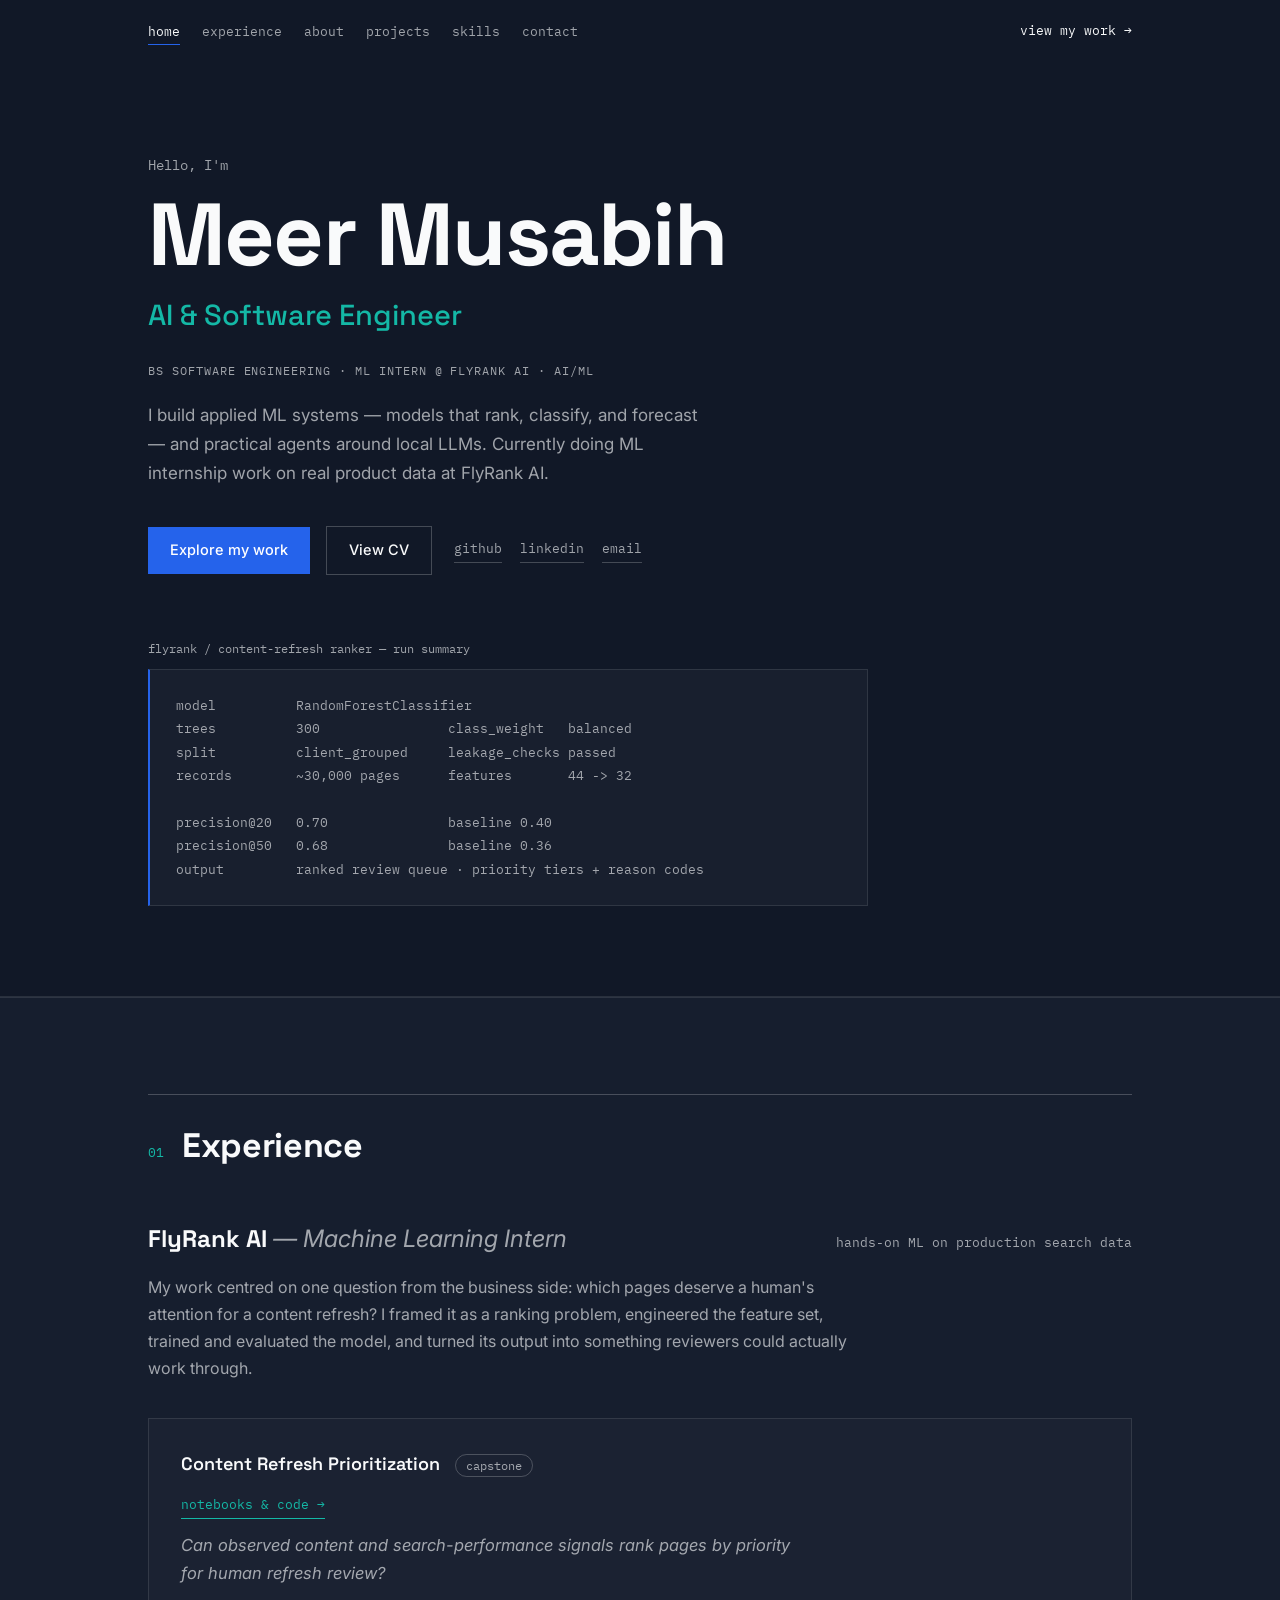
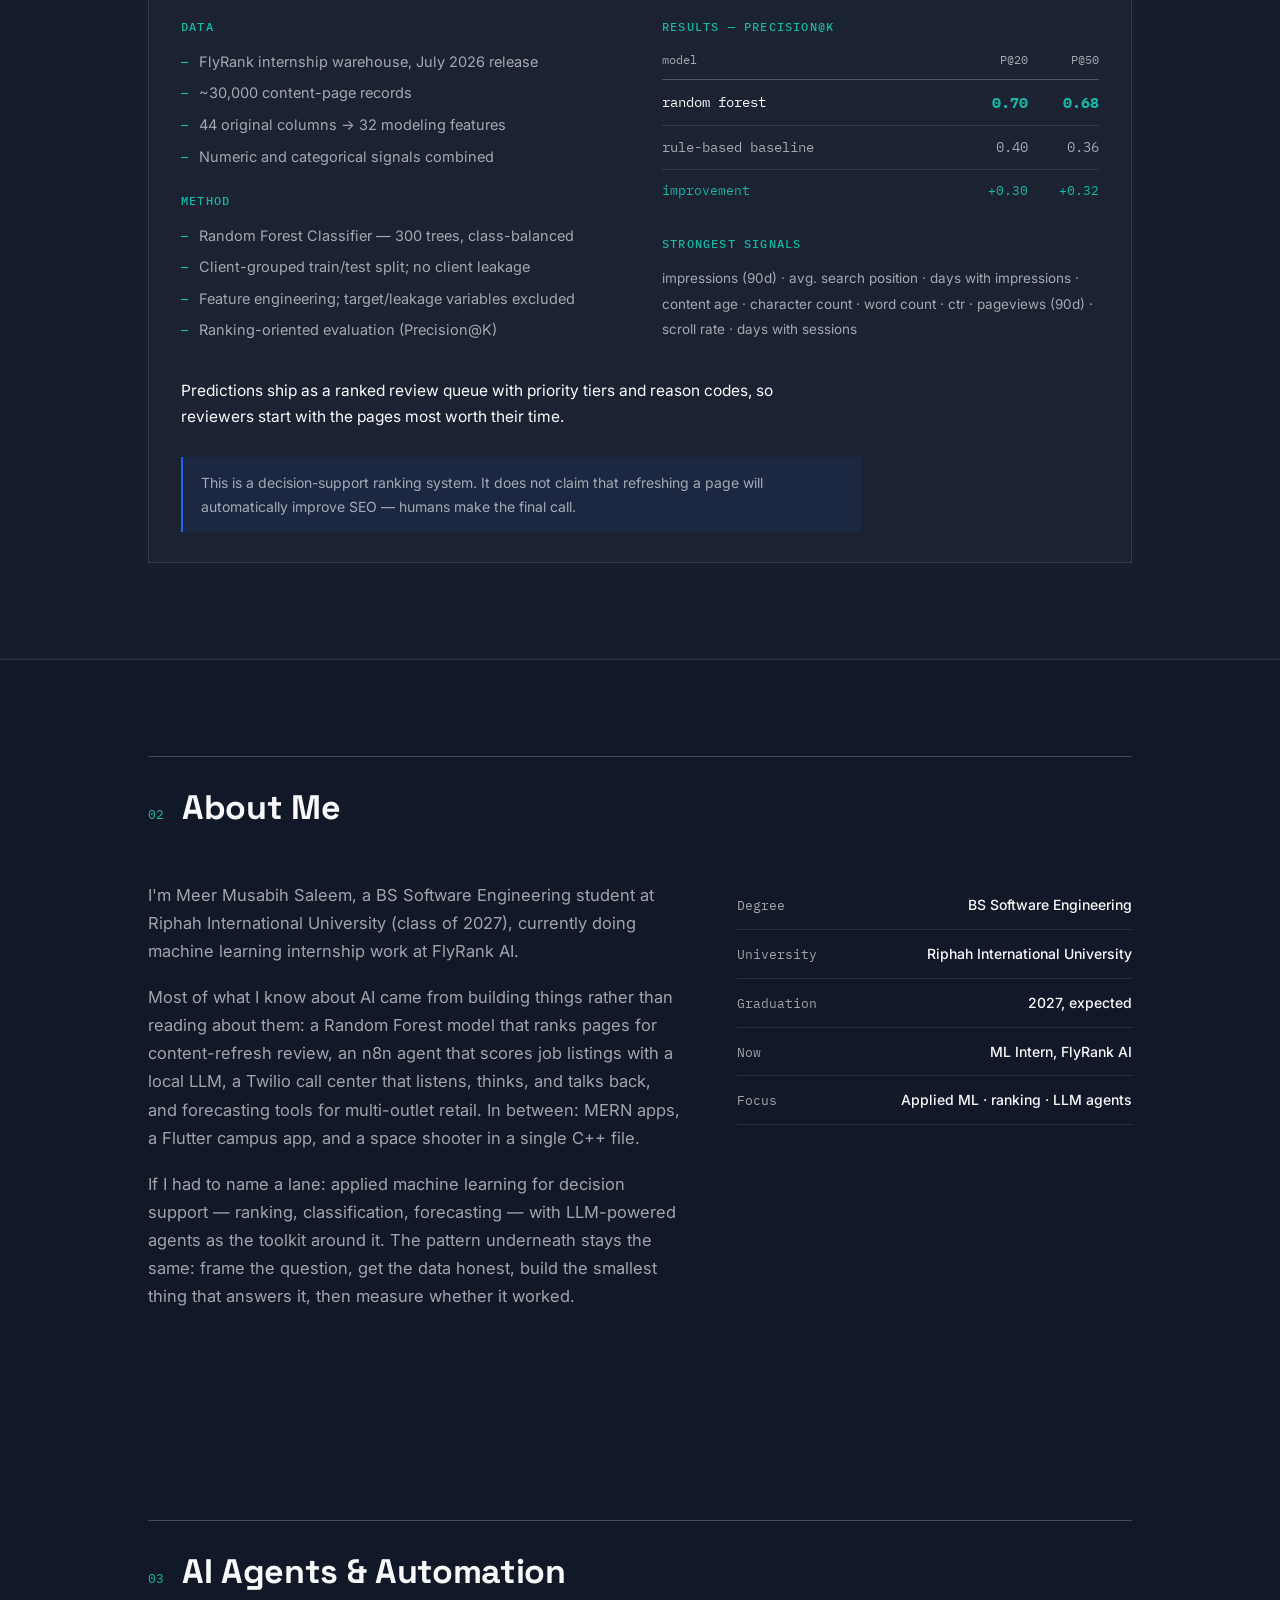
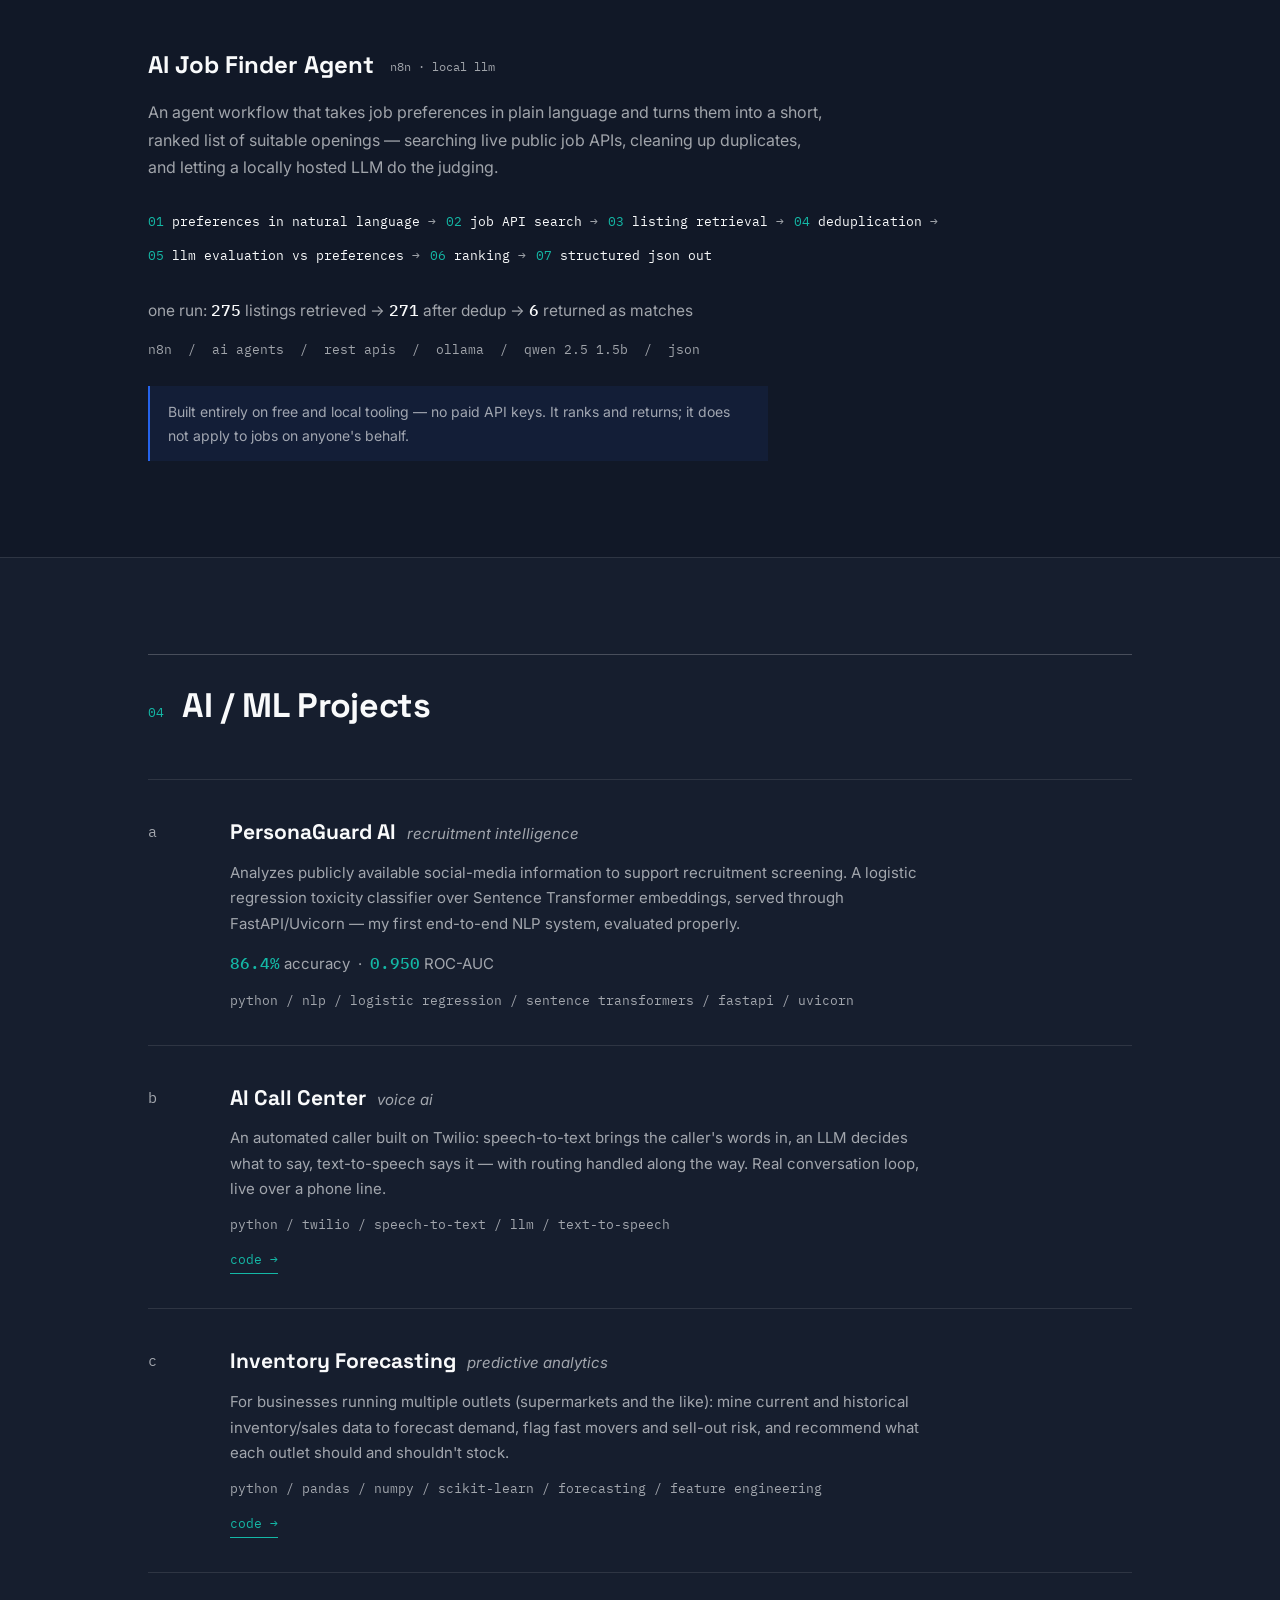
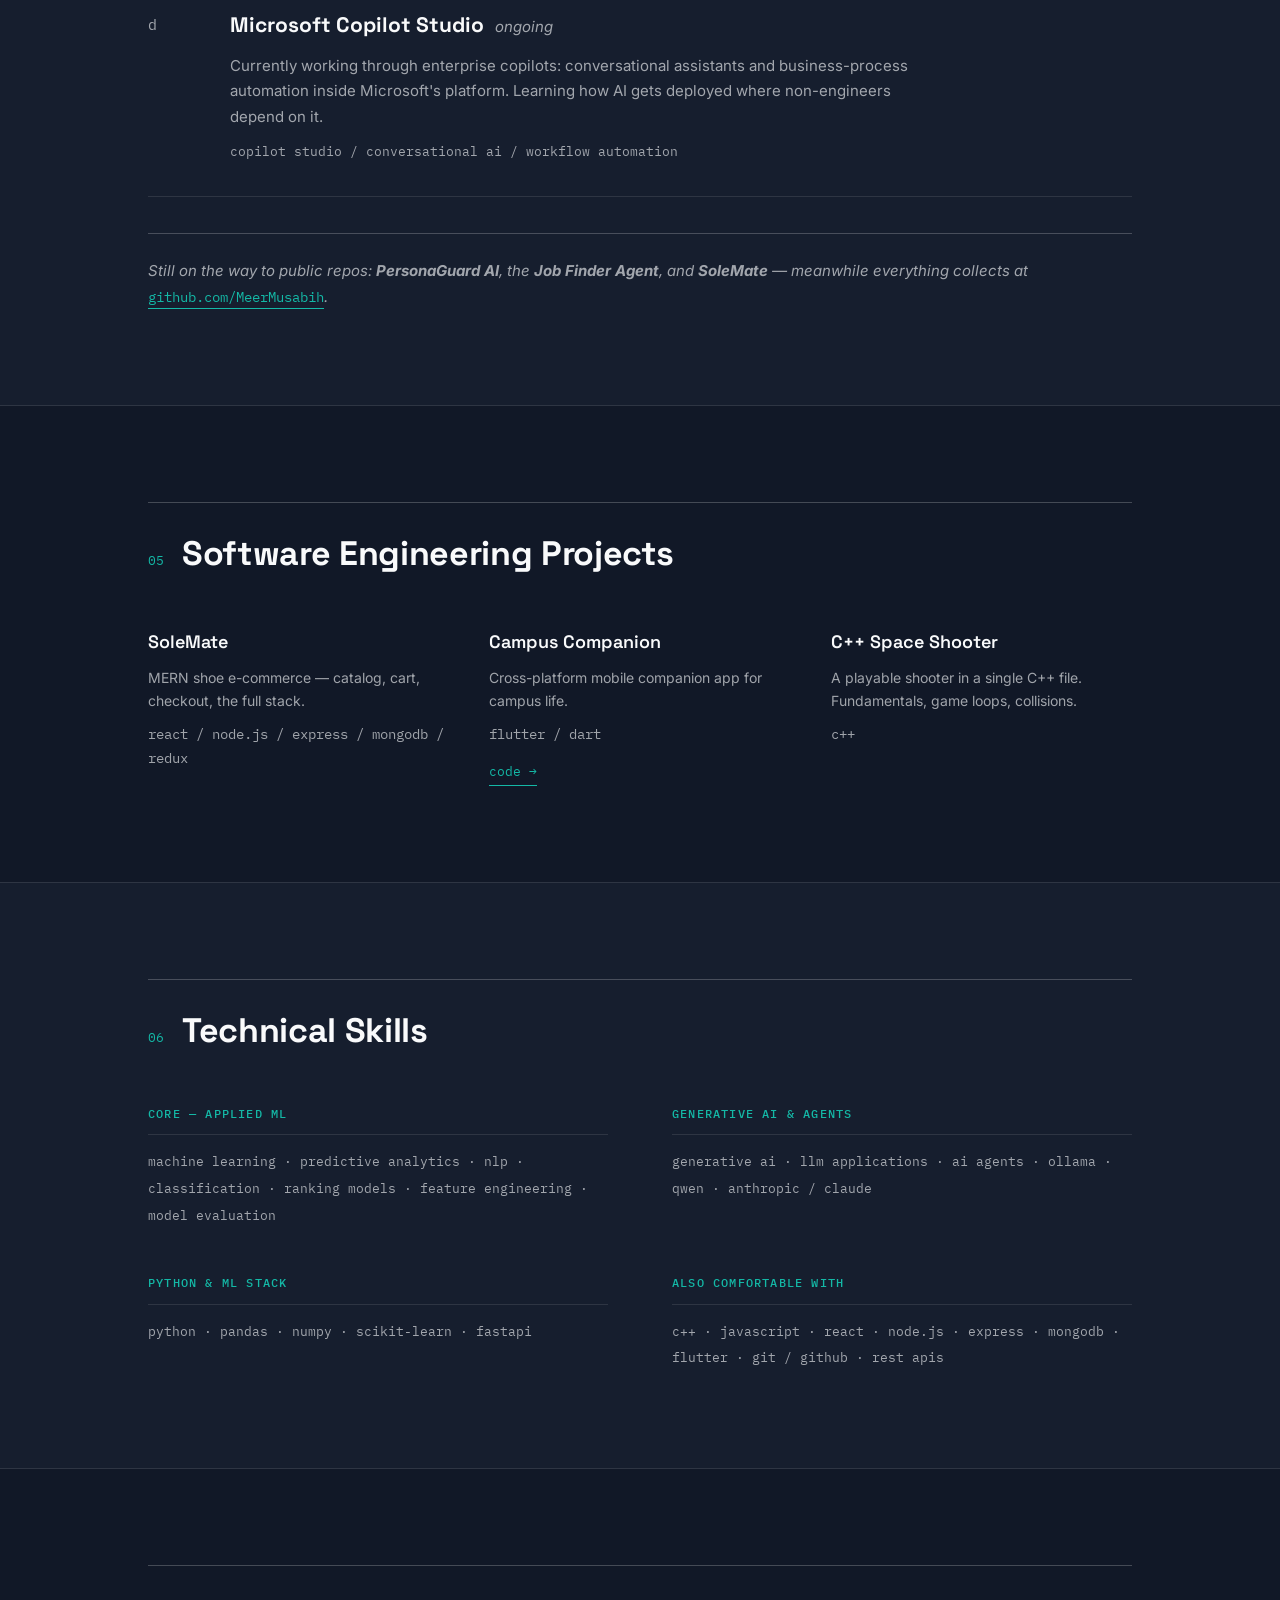
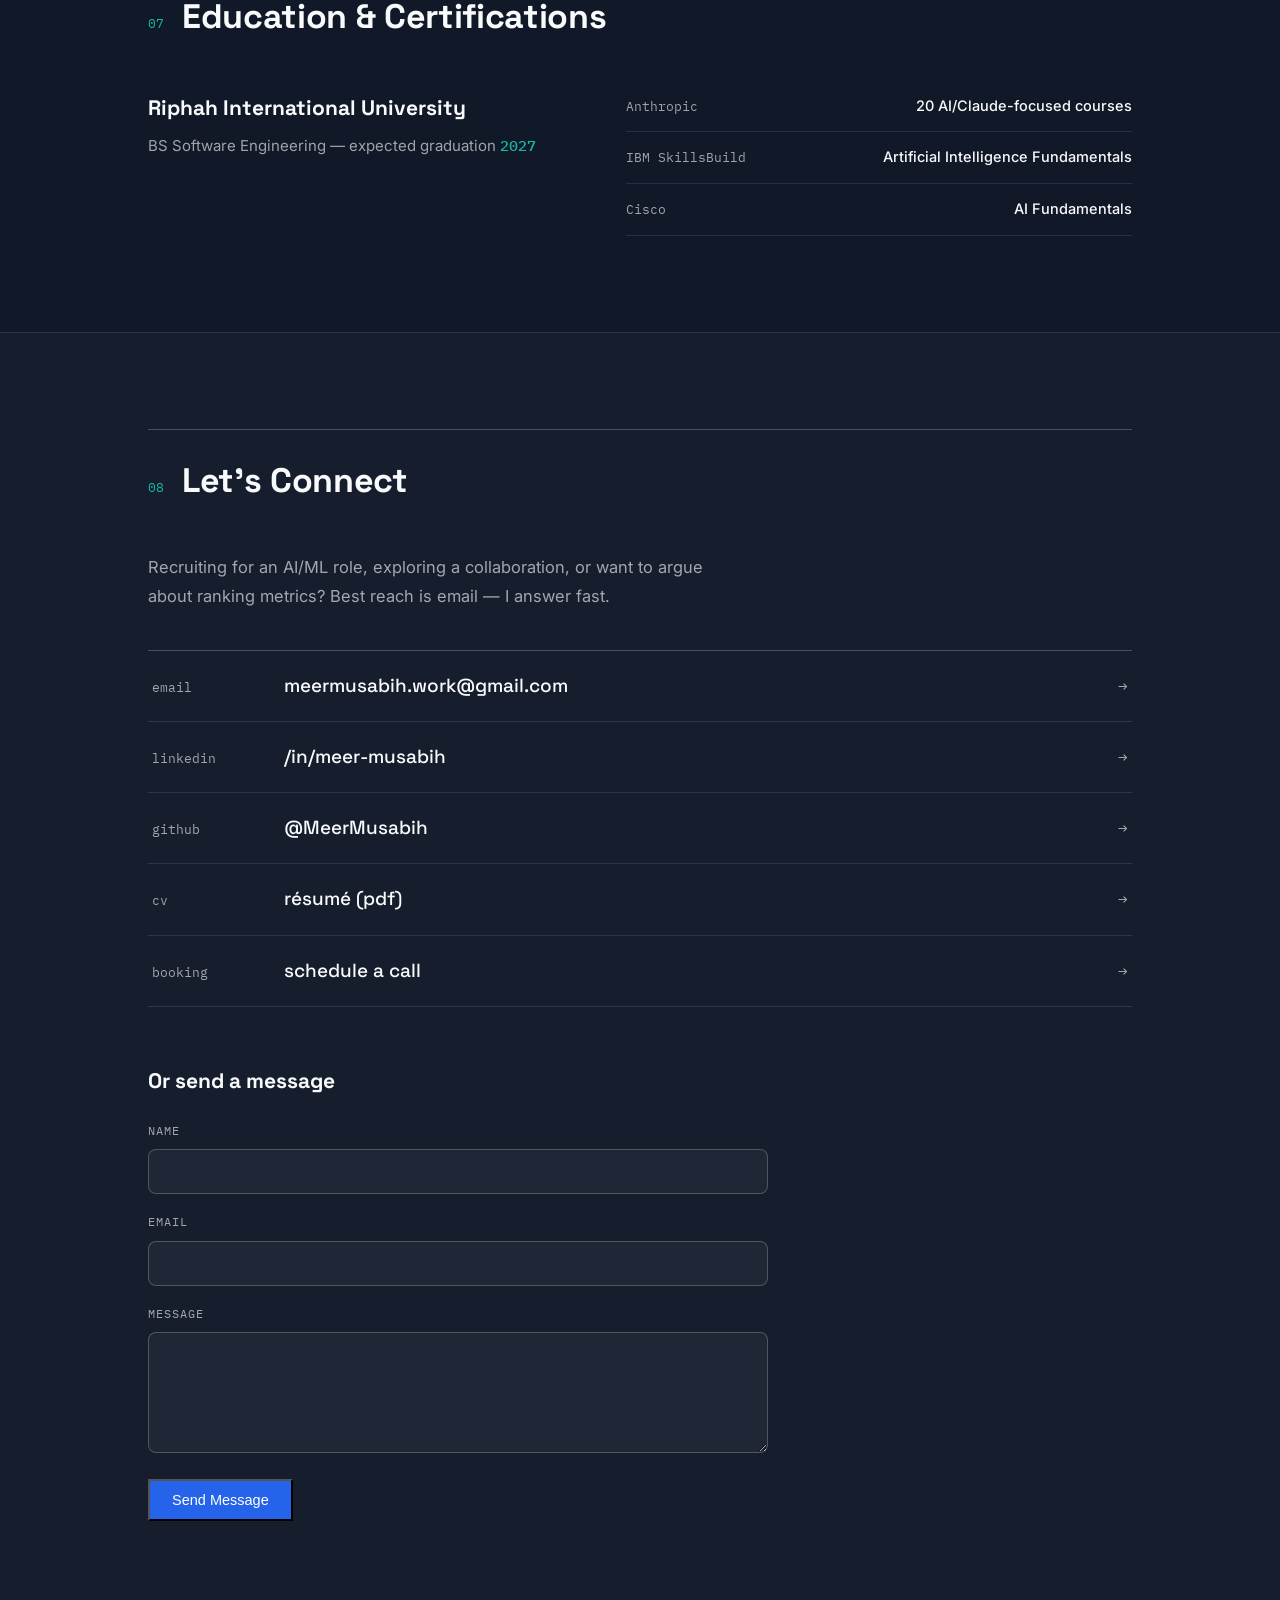
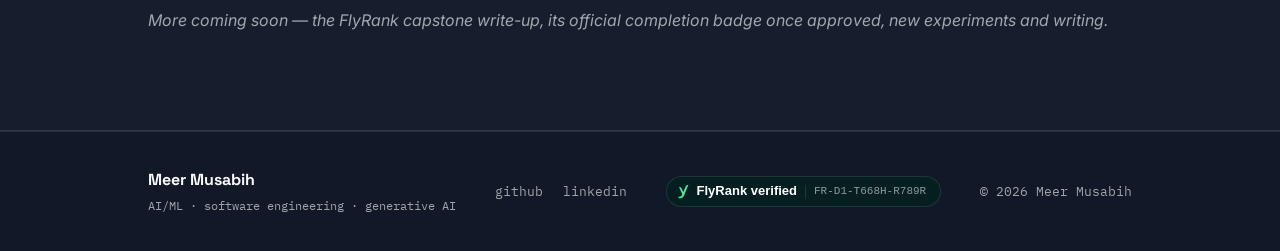
==== commit 0a38e0d9: "Refactor footer section in index.html" ====
--- a/index.html
+++ b/index.html
@@ -529,19 +529,30 @@
 
   </main>
 
-  <footer class="footer">
-    <div class="container footer-inner">
-      <div>
-        <p class="foot-name">Meer Musabih</p>
-        <p class="foot-tag">AI/ML &middot; software engineering &middot; generative AI</p>
-      </div>
-      <div class="foot-links">
-        <a href="https://github.com/MeerMusabih" target="_blank" rel="noopener">github</a>
-        <a href="https://www.linkedin.com/in/meer-musabih" target="_blank" rel="noopener">linkedin</a>
-      </div>
-      <p class="copyright">&copy; <span id="year">2026</span> Meer Musabih</p>
+ <footer class="footer">
+  <div class="container footer-inner">
+    <div>
+      <p class="foot-name">Meer Musabih</p>
+      <p class="foot-tag">AI/ML &middot; software engineering &middot; generative AI</p>
     </div>
-  </footer>
+
+    <div class="foot-links">
+      <a href="https://github.com/MeerMusabih" target="_blank" rel="noopener">github</a>
+      <a href="https://www.linkedin.com/in/meer-musabih" target="_blank" rel="noopener">linkedin</a>
+    </div>
+
+  <a href="https://internship.flyrank.ai/verify?id=FR-D1-T668H-R789R&amp;first_name=Meer%20Musabih" target="_blank" rel="noopener noreferrer"
+   aria-label="Verify Meer Musabih Saleem's FlyRank AI Internship credential FR-D1-T668H-R789R"
+   style="box-sizing:border-box;margin:0;padding:0;border:0;background:none;text-decoration:none;font-family:-apple-system,BlinkMacSystemFont,'Segoe UI',Roboto,Helvetica,Arial,sans-serif;font-style:normal;line-height:1.25;text-transform:none;float:none;-webkit-font-smoothing:antialiased;display:inline-flex;align-items:center;gap:8px;padding:6px 14px 6px 11px;background:#051F21;border:1px solid rgba(255,255,255,0.1);border-radius:9999px;vertical-align:middle;white-space:nowrap">
+  <svg width="11" height="15" viewBox="26 18 44 60" fill="none" xmlns="http://www.w3.org/2000/svg" aria-hidden="true" focusable="false" style="display:block;flex:none;opacity:1;transform:none;max-width:none"><path d="M28.2354 74.2202V67.9039C29.6419 68.4369 31.3724 68.7055 33.4311 68.7055C35.3235 68.7055 36.8153 68.2396 37.8979 67.3079C38.9805 66.3762 39.9566 64.8695 40.8218 62.792L42.6887 58.3139L29.8976 29.2879C35.0038 29.2879 39.6028 32.3307 41.5294 36.9893L47.0746 50.3985L56.0126 28.6038C57.9221 23.9452 62.5168 20.894 67.6187 20.894L50.0795 63.5936C48.4556 67.5933 46.5205 70.5102 44.2743 72.3484C42.0281 74.1867 39.1169 75.1058 35.5451 75.1058C32.6212 75.1058 30.1875 74.812 28.2354 74.2244V74.2202Z" fill="#54E399" /></svg>
+  <span style="margin:0;padding:0;border:0;background:none;color:inherit;font-weight:400;font-style:normal;letter-spacing:normal;text-transform:none;text-decoration:none;white-space:normal;float:none;font-size:13px;font-weight:600;color:#FFFFFF">FlyRank verified</span>
+  <span style="margin:0;padding:0;border:0;background:none;color:inherit;font-weight:400;font-style:normal;letter-spacing:normal;text-transform:none;text-decoration:none;white-space:normal;float:none;width:1px;height:14px;background:rgba(255,255,255,0.1);flex:none"></span>
+  <span style="margin:0;padding:0;border:0;background:none;color:inherit;font-weight:400;font-style:normal;letter-spacing:normal;text-transform:none;text-decoration:none;white-space:normal;float:none;font-family:ui-monospace,SFMono-Regular,Menlo,Consolas,monospace;font-size:11px;color:rgba(255,255,255,0.55)">FR-D1-T668H-R789R</span>
+</a>
+
+    <p class="copyright">&copy; <span id="year">2026</span> Meer Musabih</p>
+  </div>
+</footer>
 
   <script src="script.js"></script>
 </body>
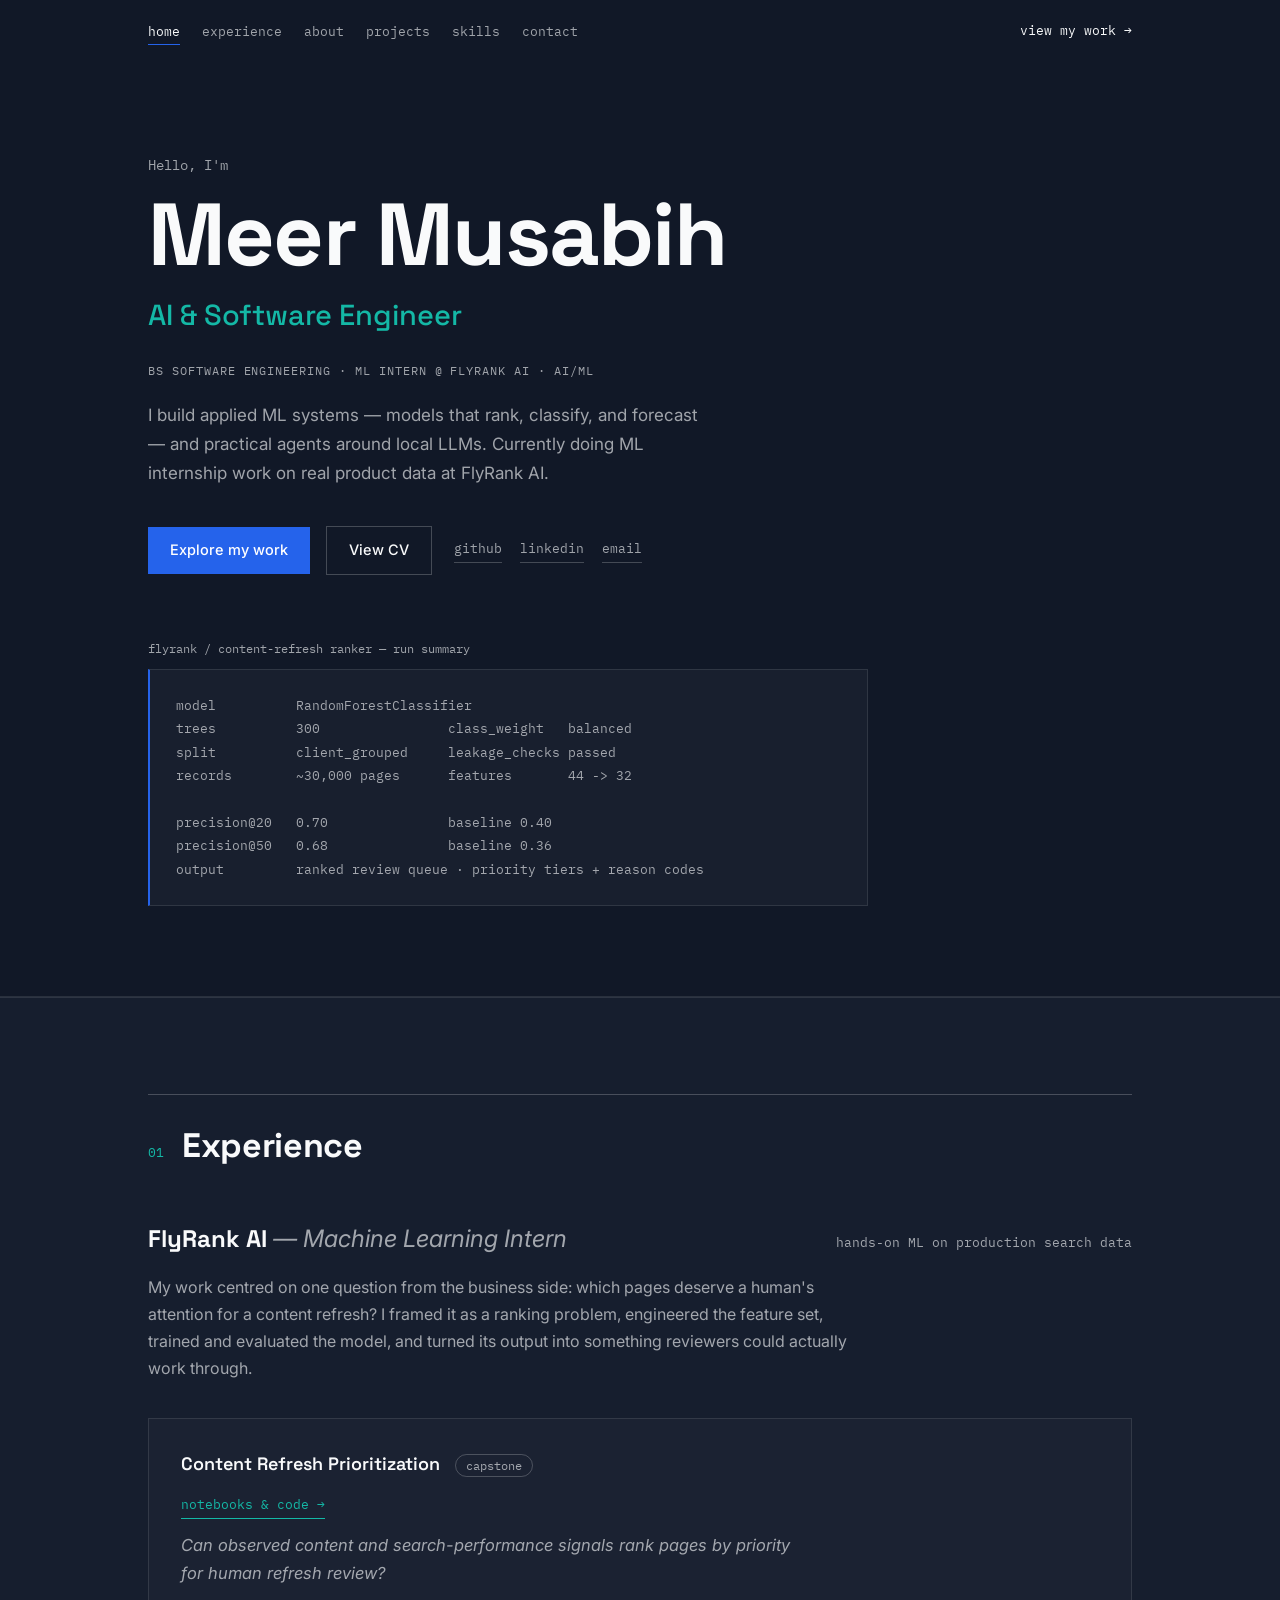
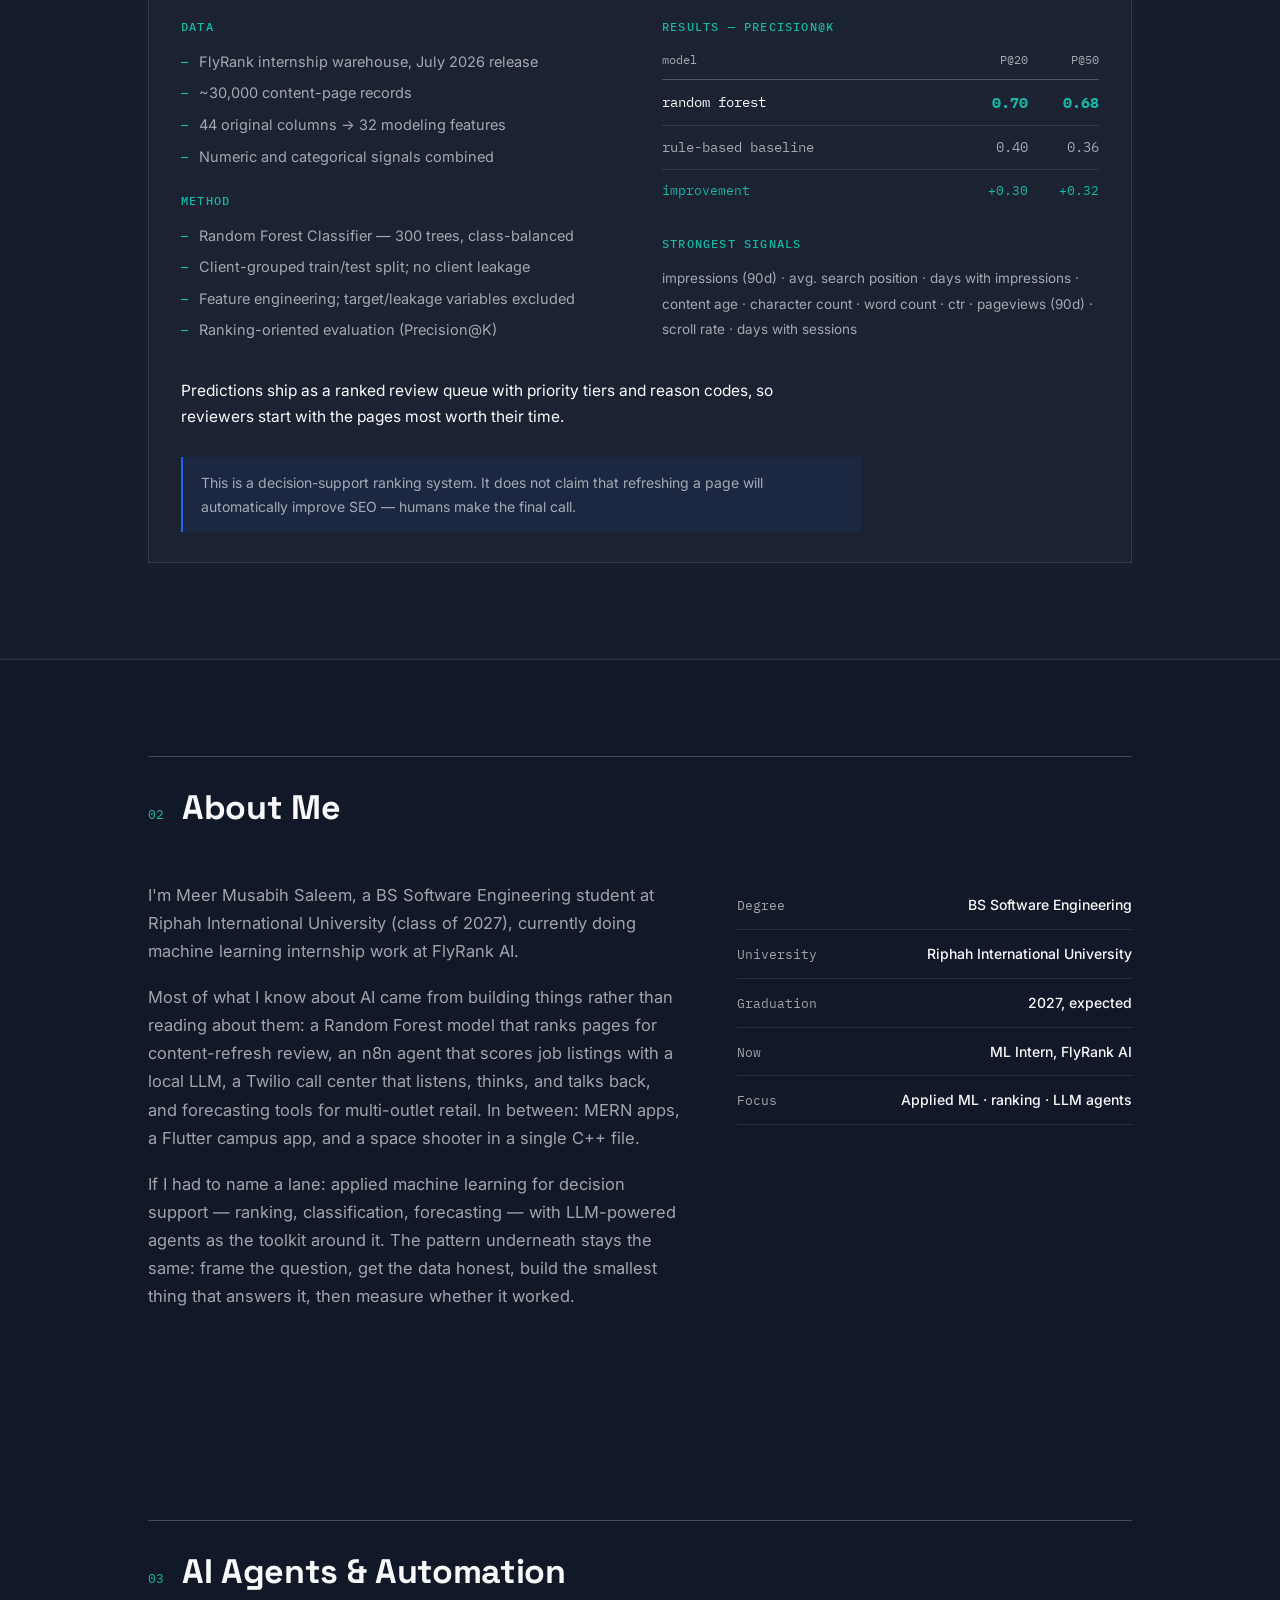
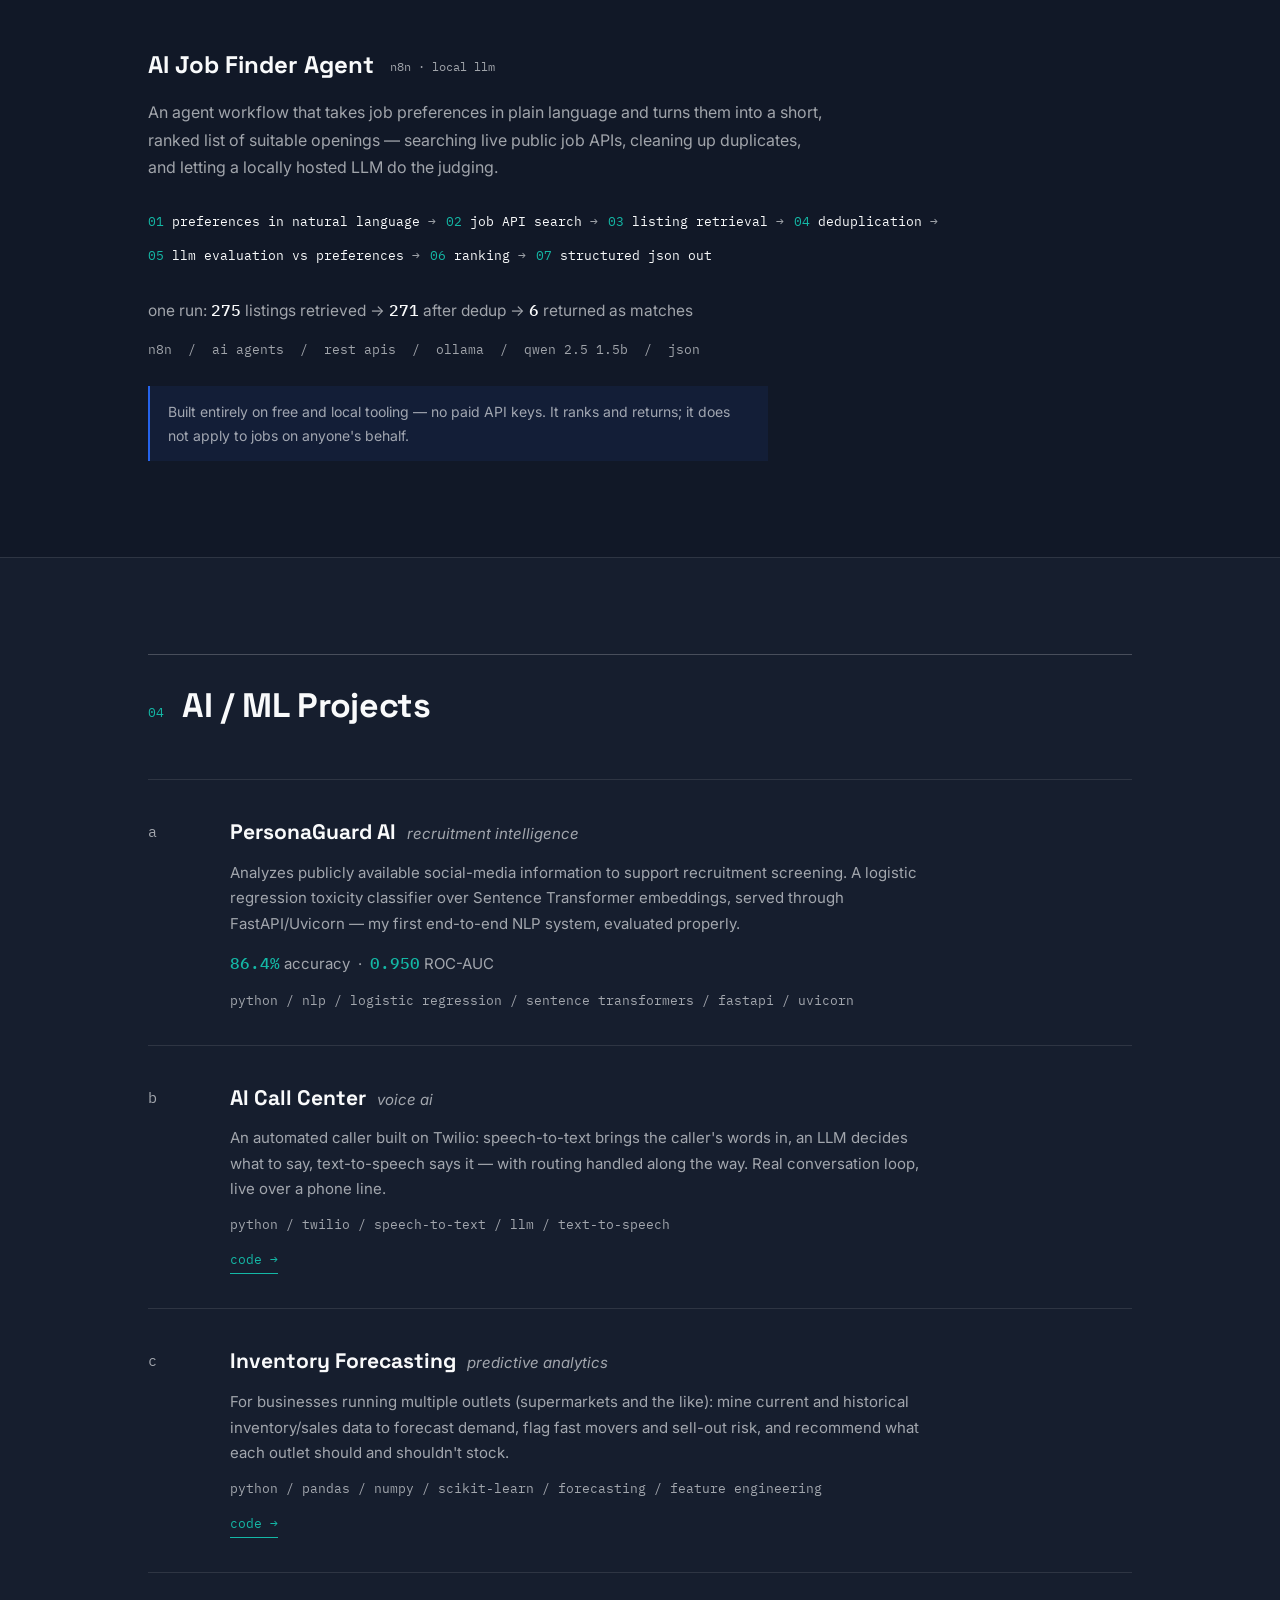
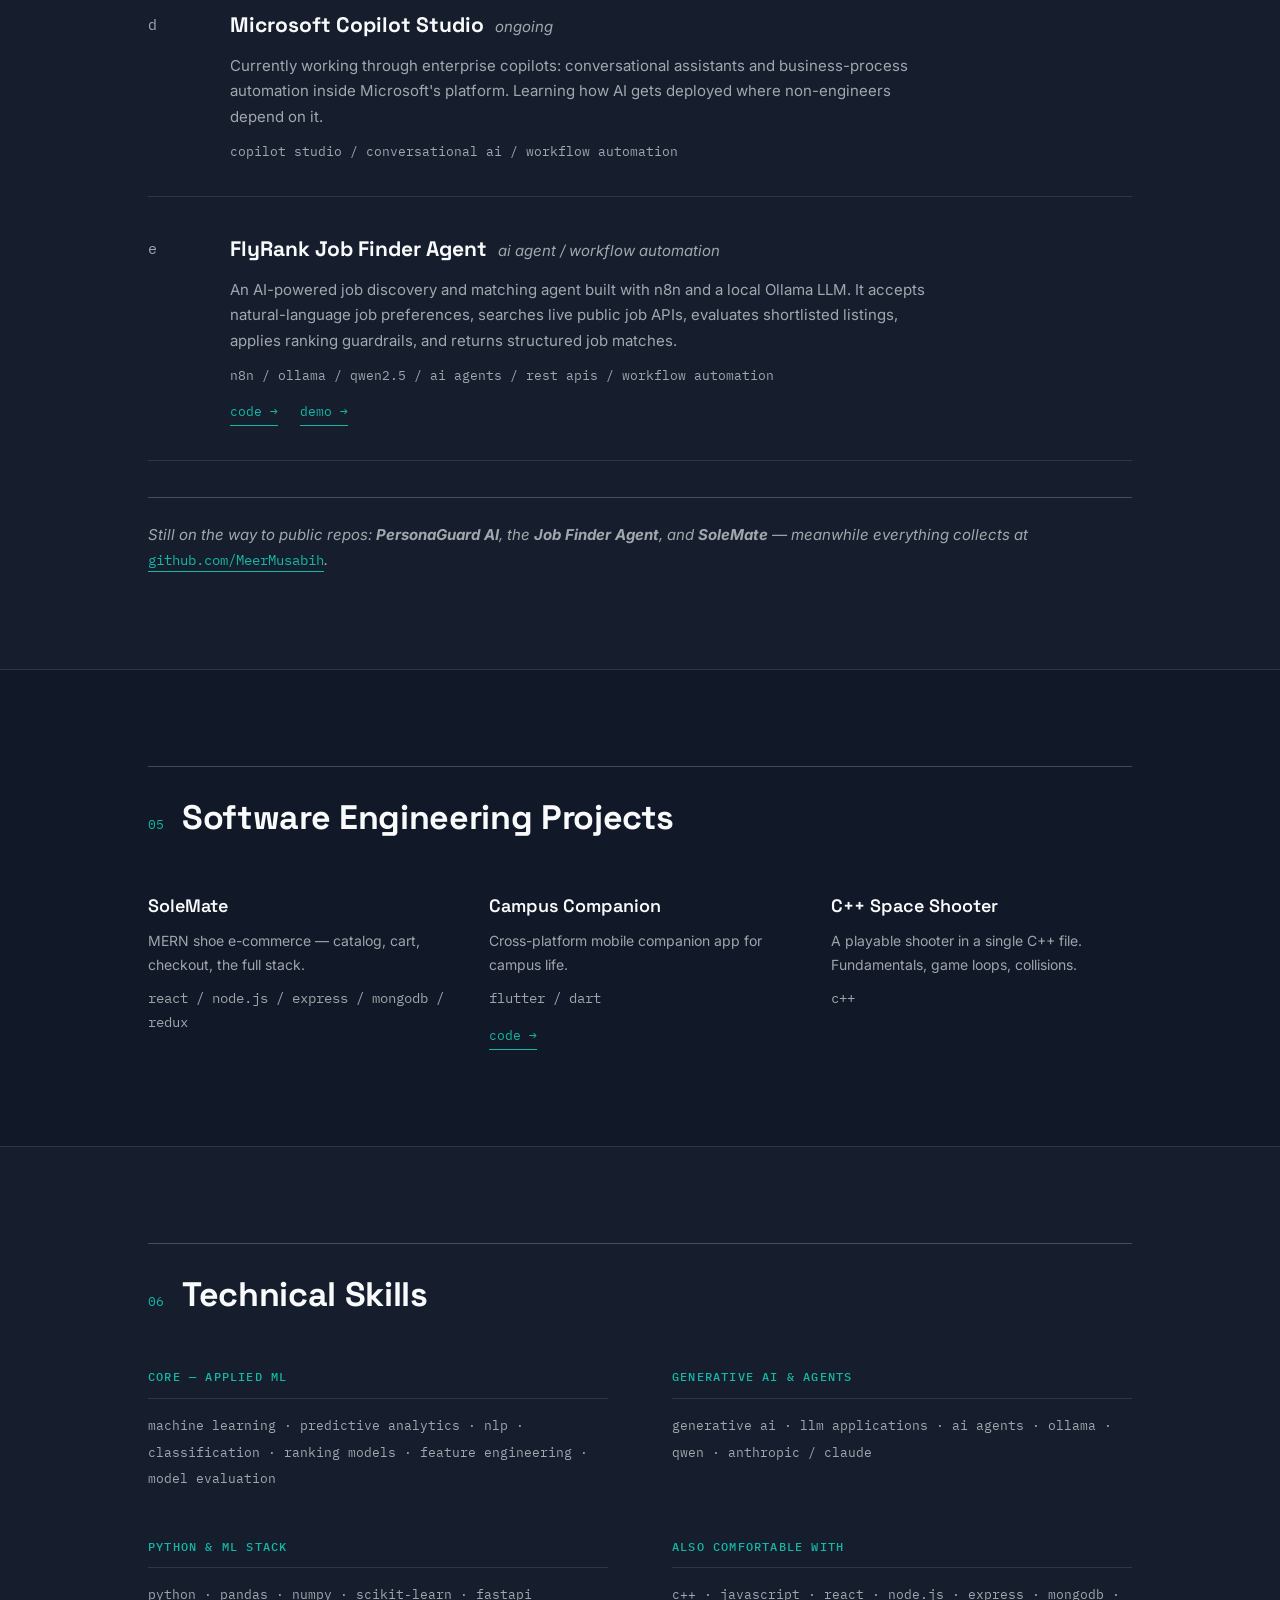
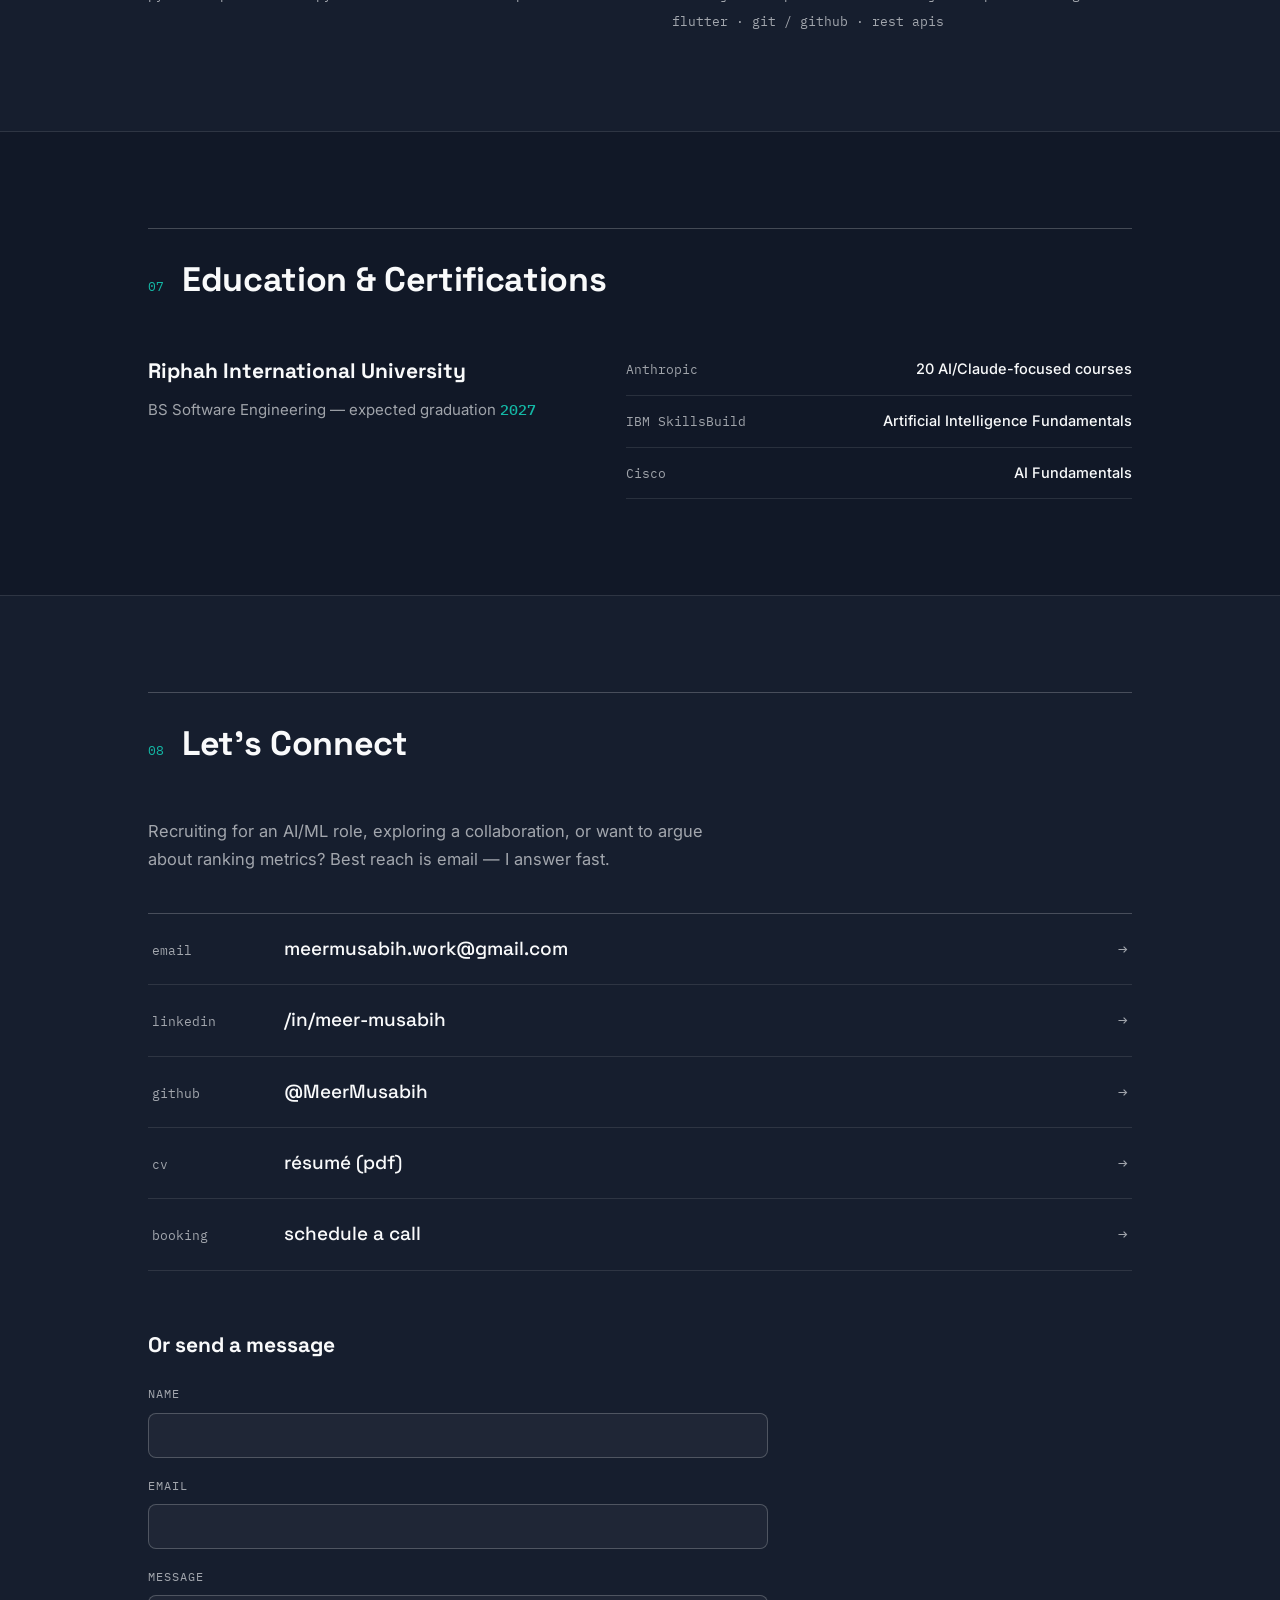
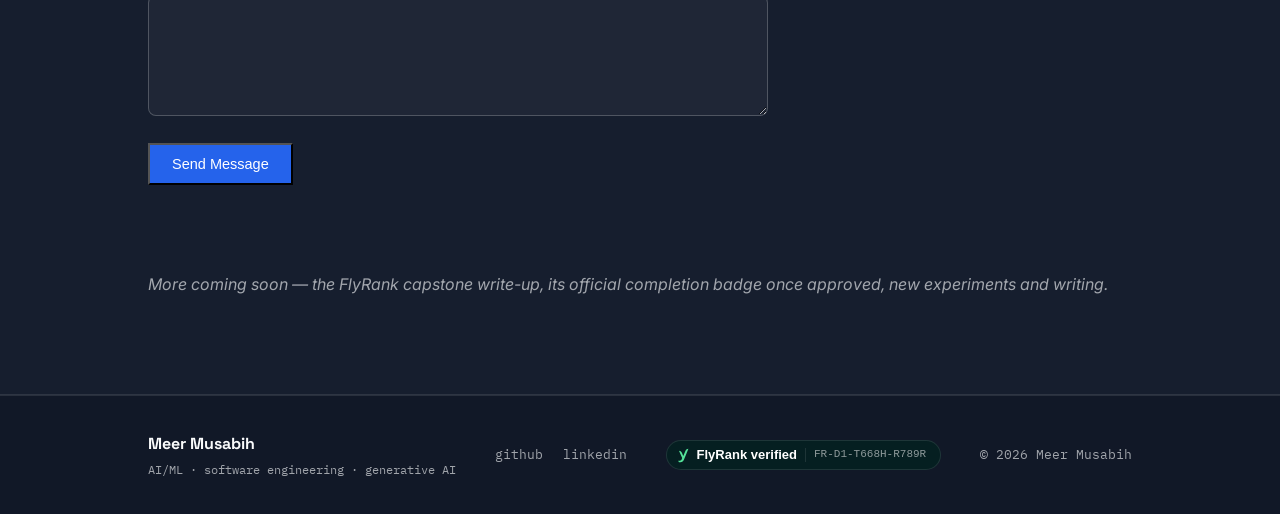
==== commit f0a7934b: "Add FlyRank Job Finder Agent project details Added a new project section for the FlyRank Job Finder " ====
--- a/index.html
+++ b/index.html
@@ -340,6 +340,19 @@
               </p>
               <p class="tech">copilot studio / conversational ai / workflow automation</p>
             </div>
+          </article>
+
+          <article class="proj reveal"> 
+            <span class="proj-num" aria-hidden="true">e</span>
+            <div class="proj-body"> <h3>FlyRank Job Finder Agent <span class="proj-sub">ai agent / workflow automation</span></h3> 
+              <p>
+                An AI-powered job discovery and matching agent built with n8n and a local Ollama LLM.
+                It accepts natural-language job preferences, searches live public job APIs, evaluates shortlisted listings, applies ranking guardrails, and returns structured job matches.
+              </p>
+              <p class="tech">n8n / ollama / qwen2.5 / ai agents / rest apis / workflow automation</p> 
+              <a class="proj-link" href="https://github.com/MeerMusabih/job-finder-workflow" target="_blank" rel="noopener">code &rarr;</a>
+              <a class="proj-link" href="https://youtu.be/VSlhiPXHw8s?si=XdG-5YHXzz8bX3cV" target="_blank" rel="noopener">demo &rarr;</a> 
+            </div> 
           </article>
 
         </div>
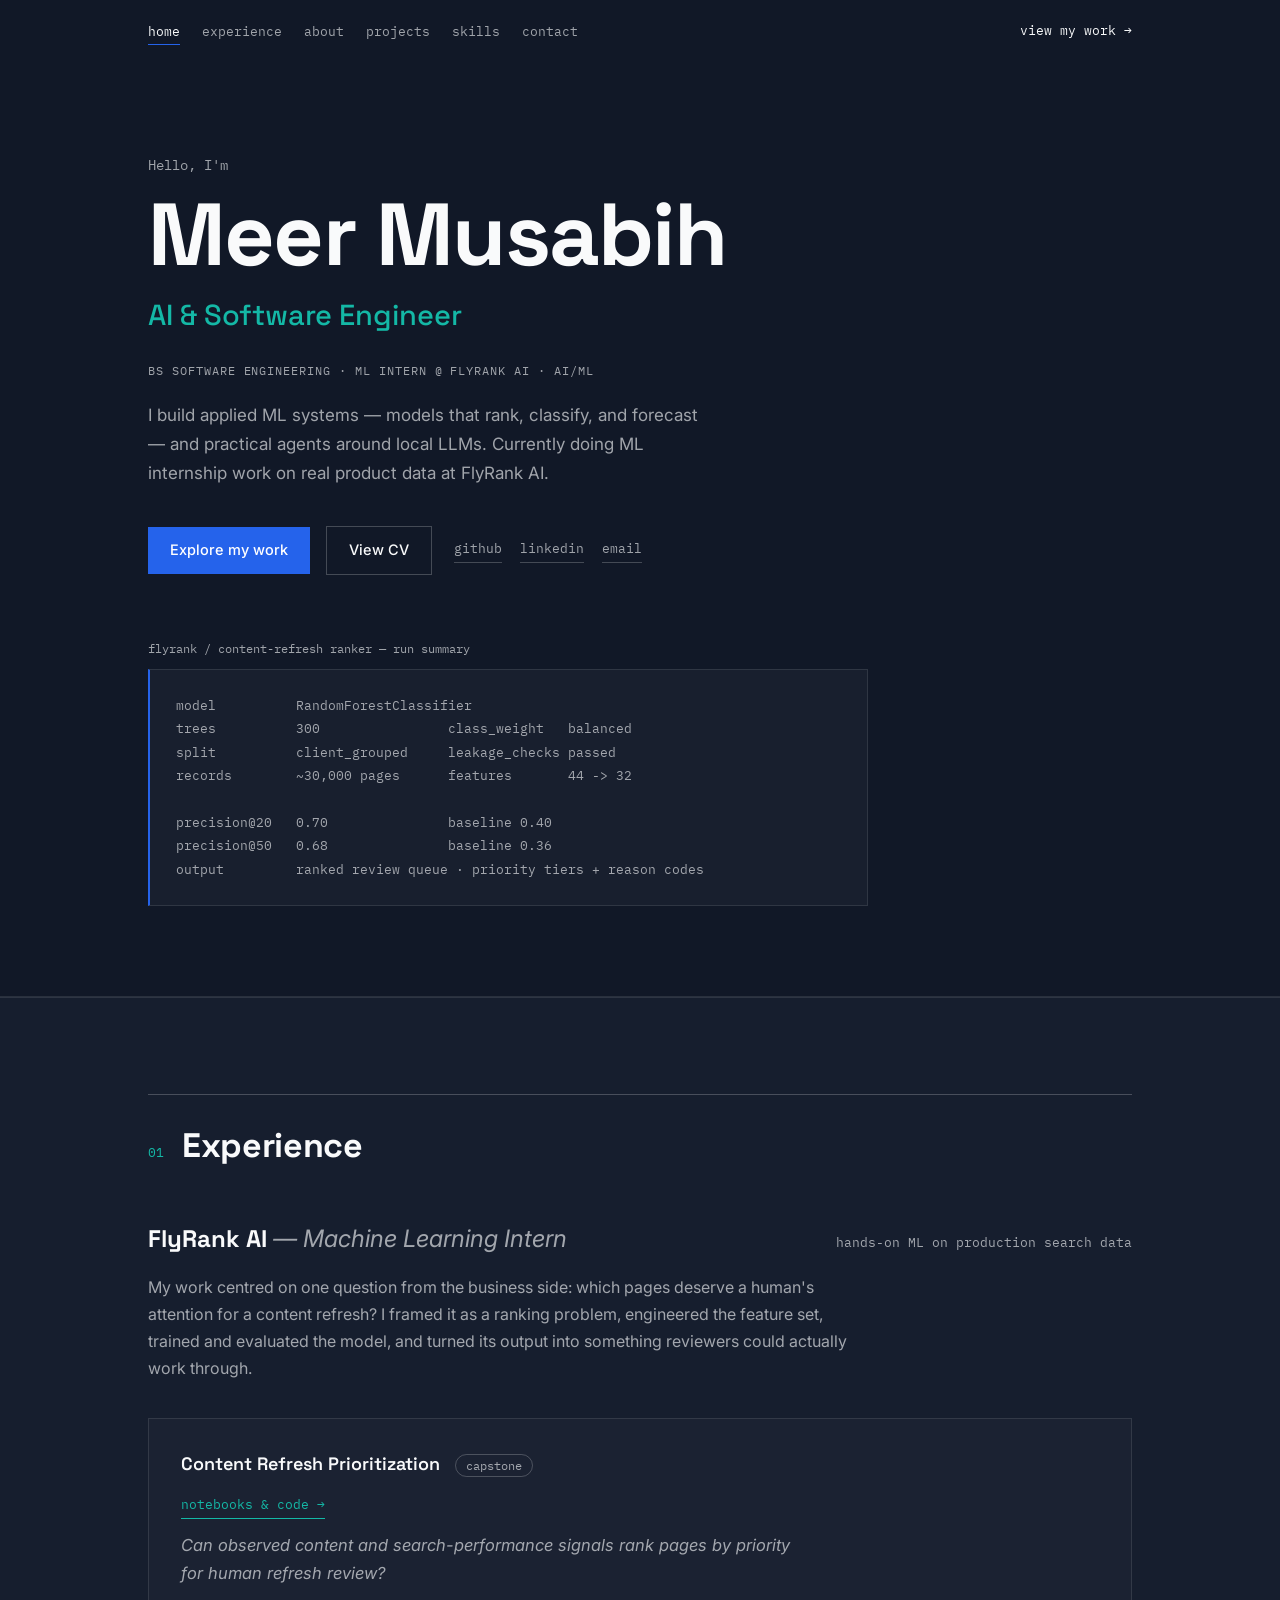
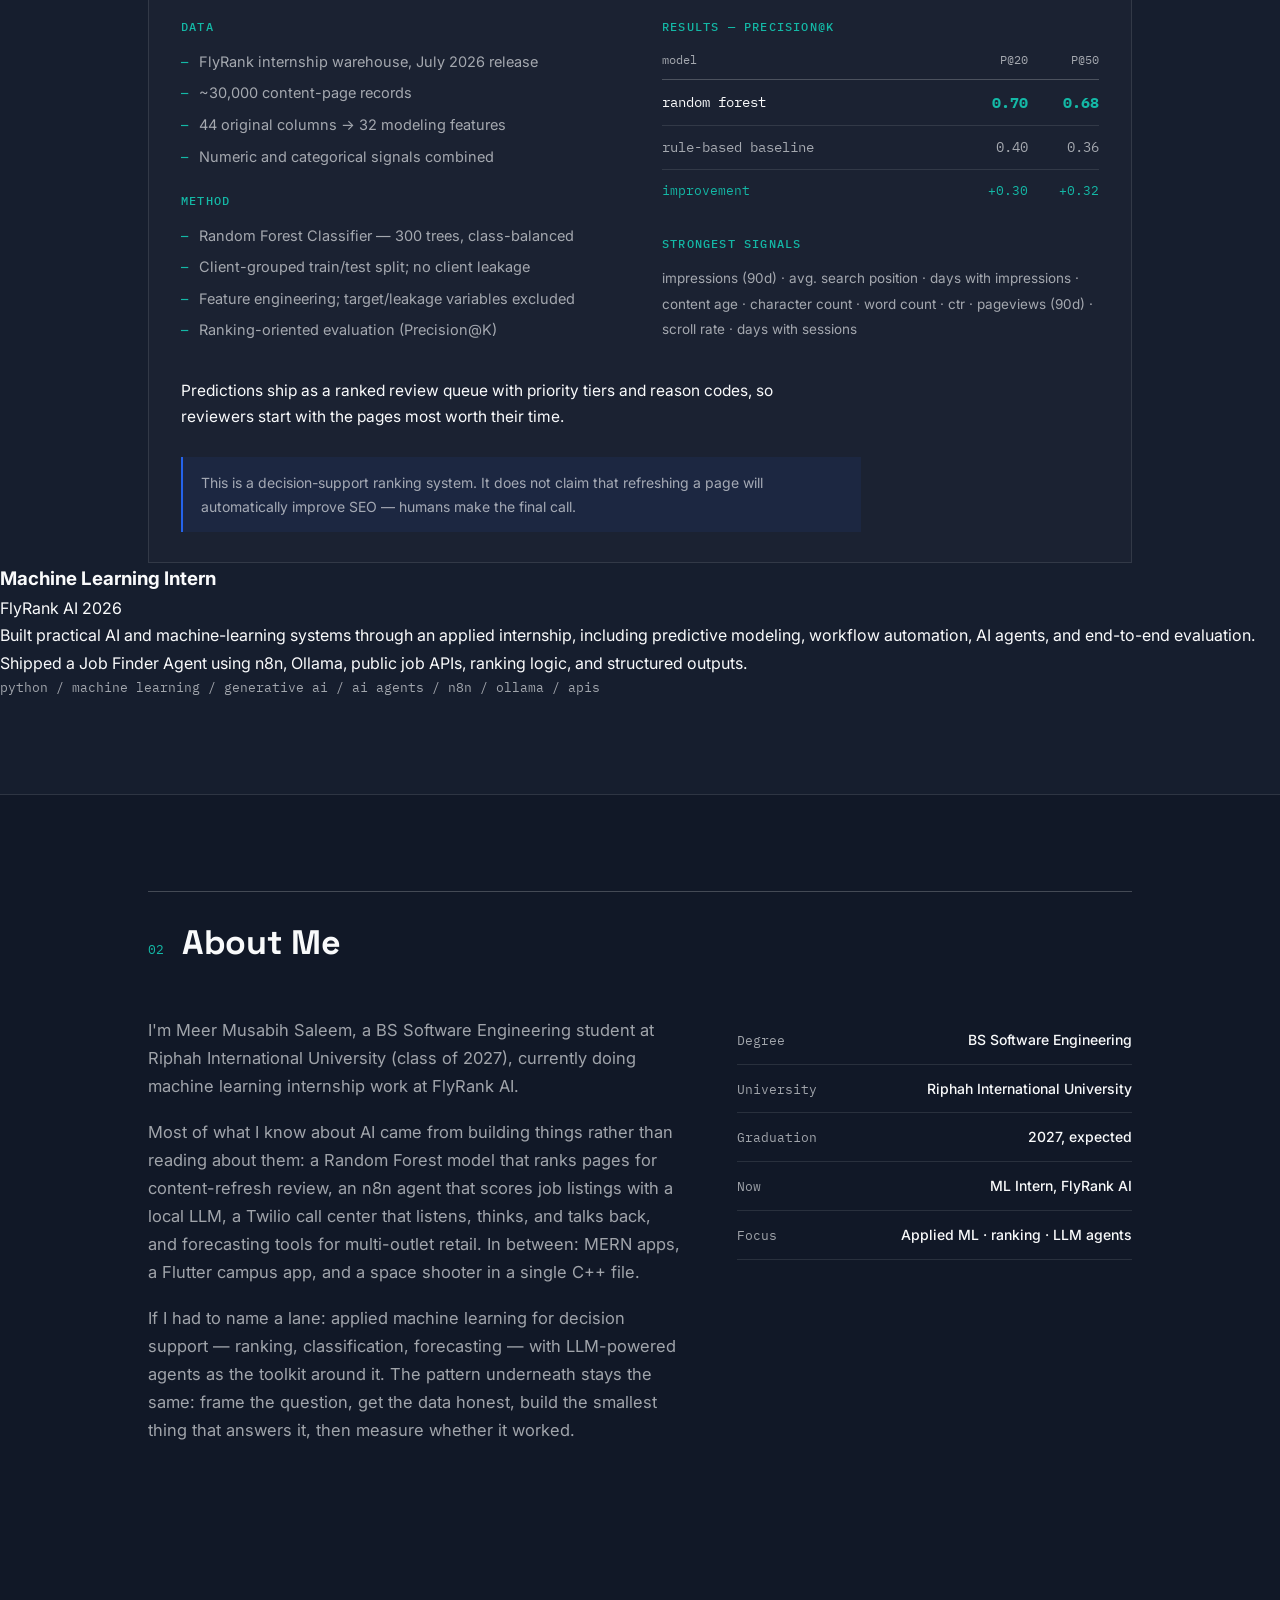
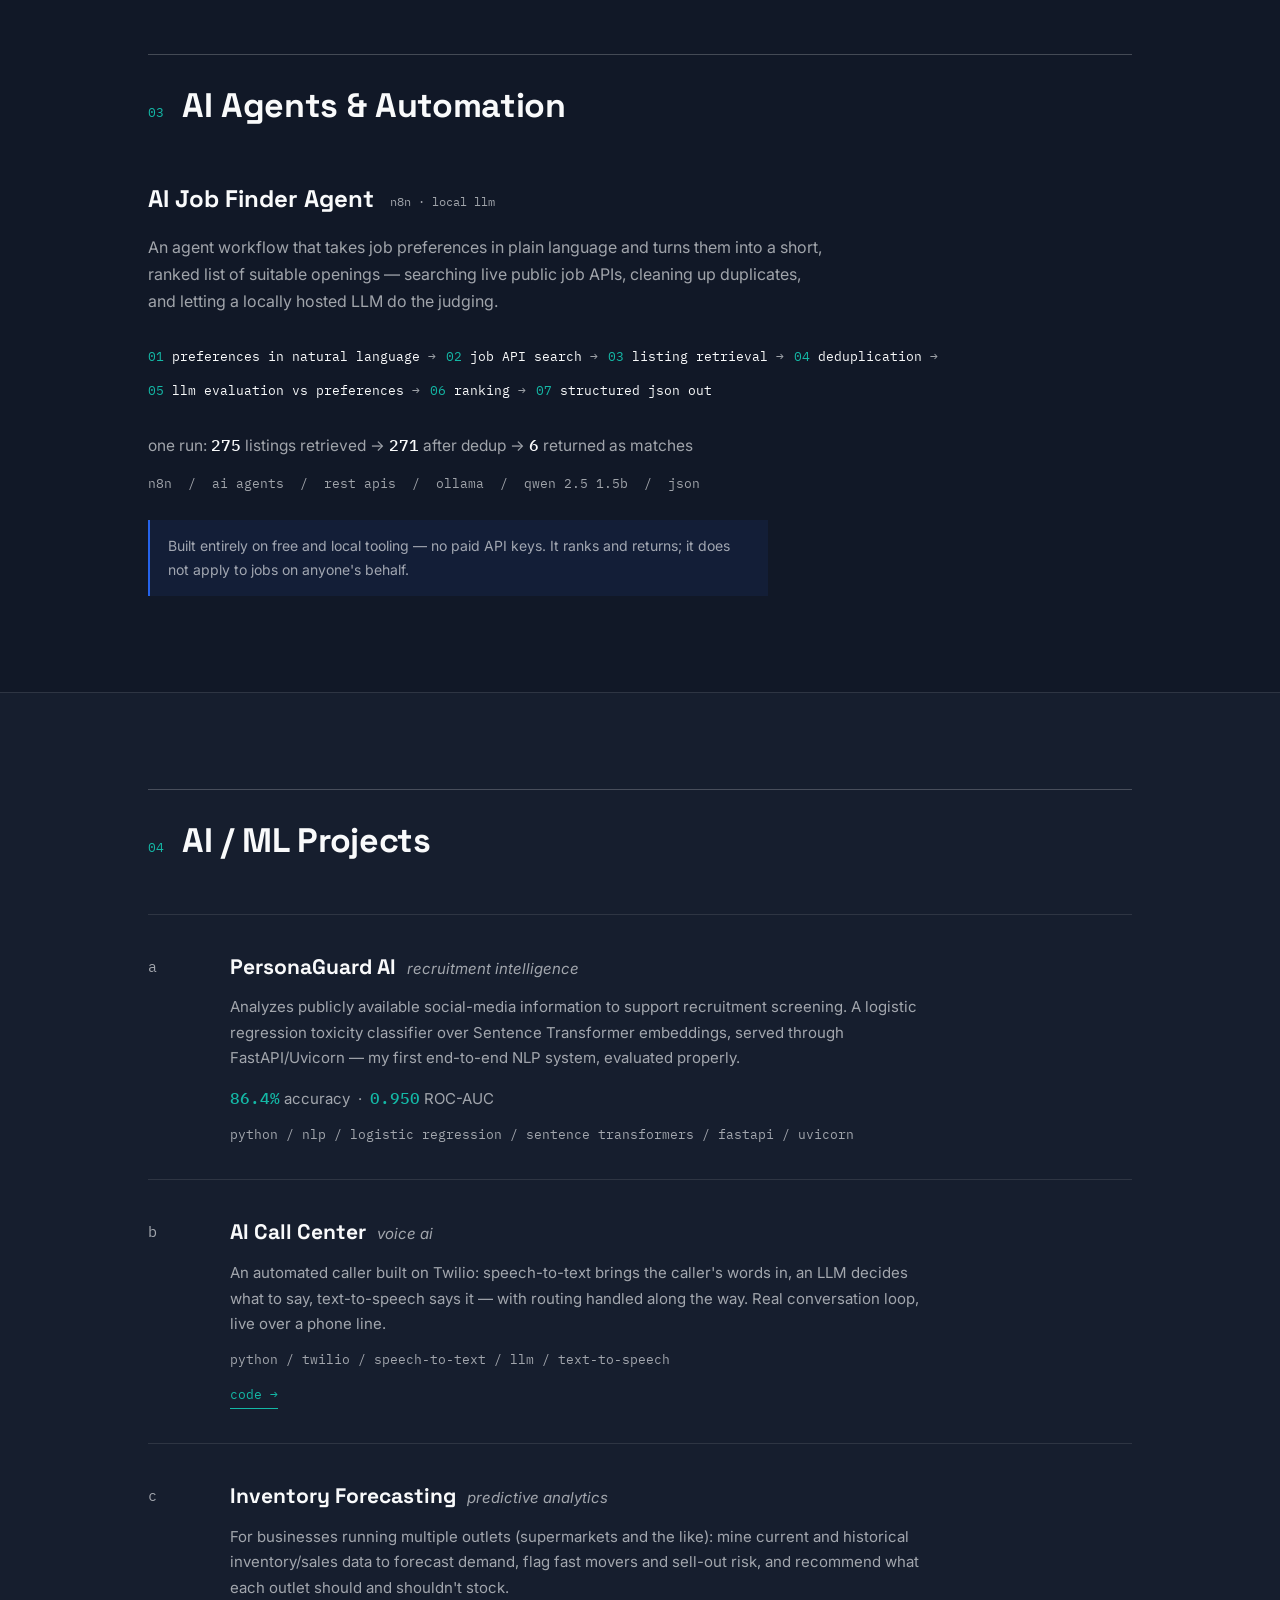
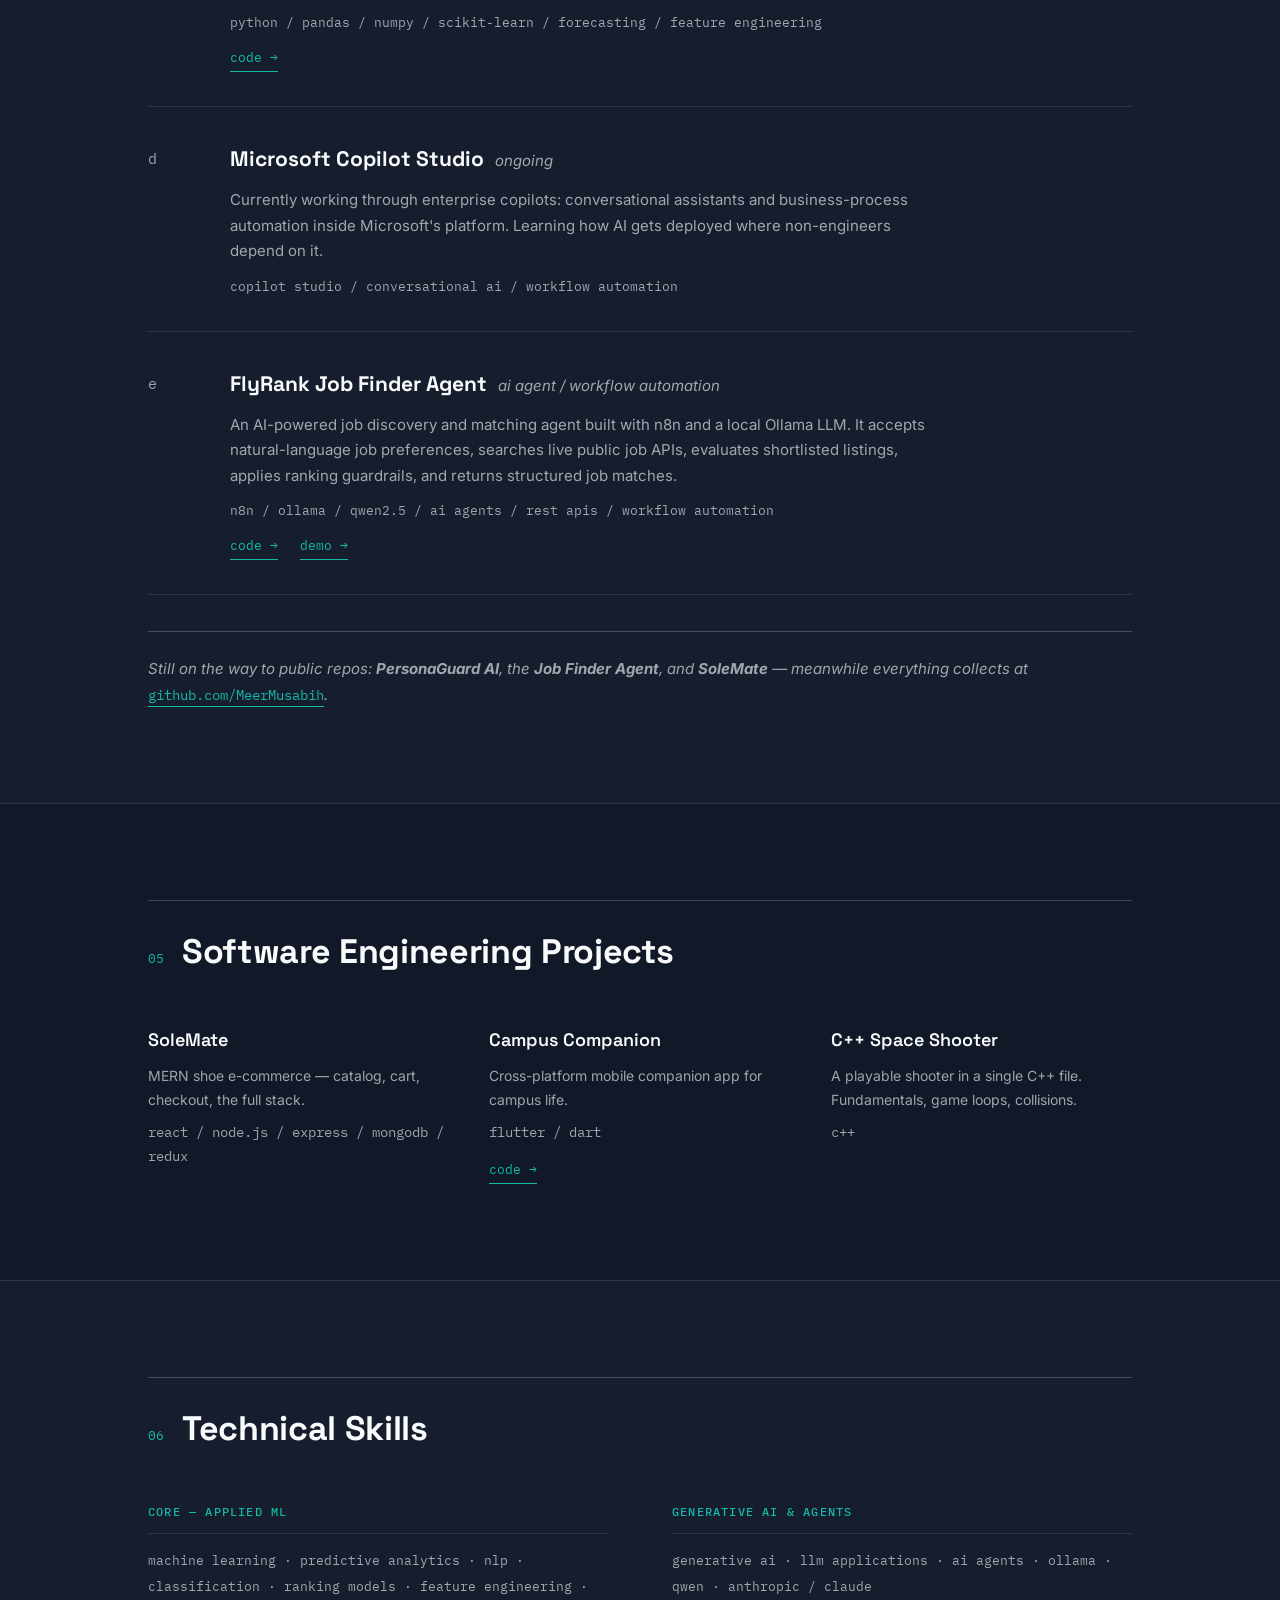
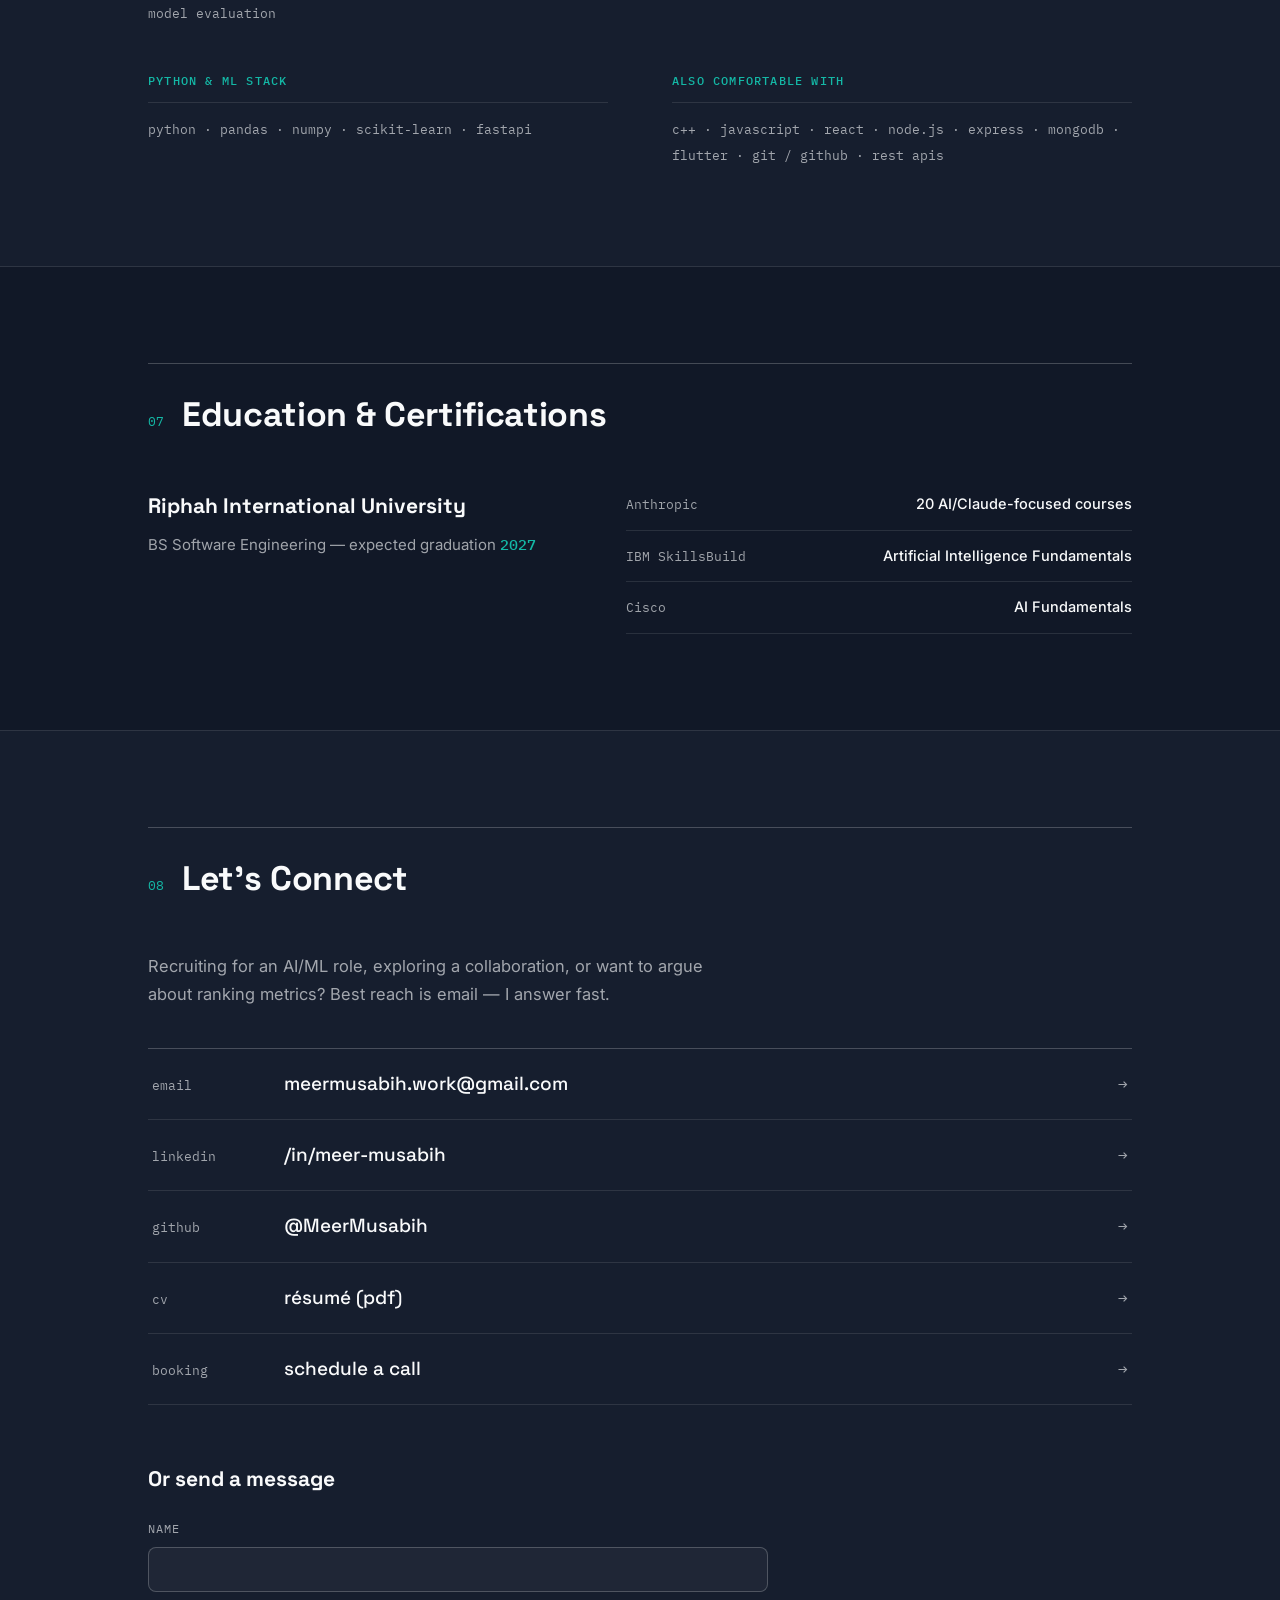
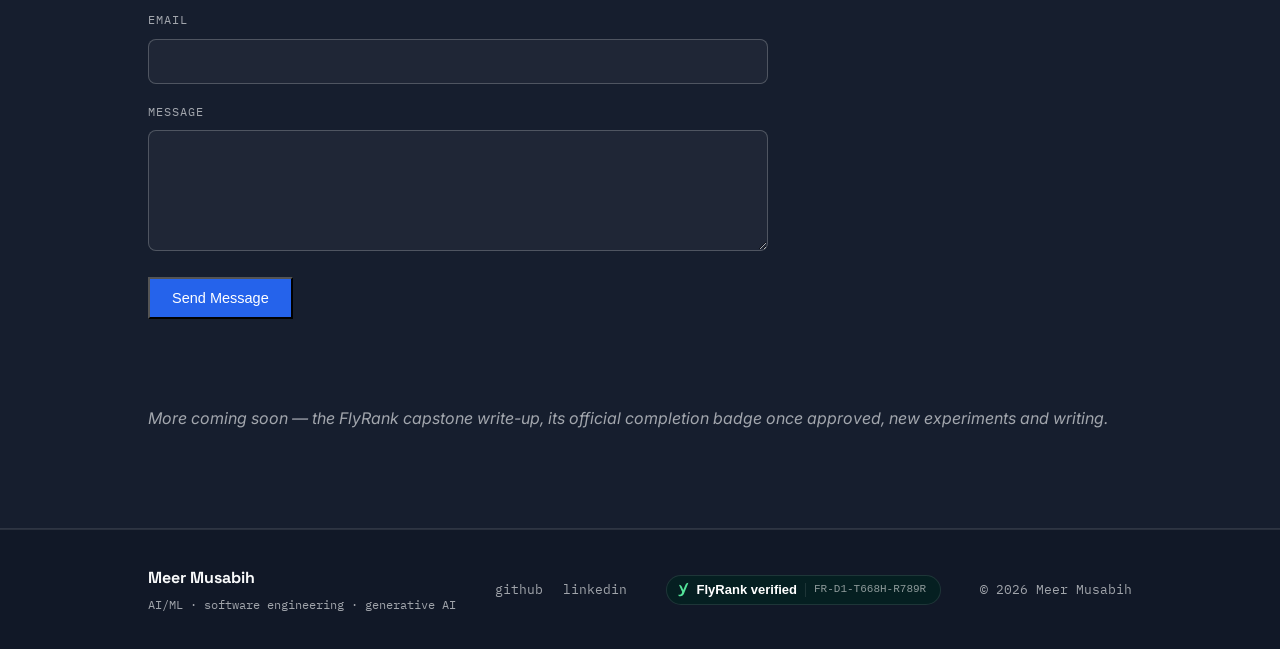
==== commit 08b74792: "Add Machine Learning Intern experience at FlyRank AI Added new experience entry for Machine Learning" ====
--- a/index.html
+++ b/index.html
@@ -117,6 +117,7 @@
           <h2>Experience</h2>
         </div>
 
+
         <article class="xp reveal">
           <header class="xp-head">
             <h3>FlyRank AI <span class="xp-role">&mdash; Machine Learning Intern</span></h3>
@@ -191,6 +192,21 @@
             </div>
           </div>
         </article>
+
+      <article class="exp reveal">
+        <div class="exp-head"> 
+          <h3>Machine Learning Intern</h3>
+          <span class="exp-org">FlyRank AI</span>
+          <span class="exp-date">2026</span> 
+        </div>
+
+<p> Built practical AI and machine-learning systems through an applied internship, including predictive modeling, workflow automation, AI agents, and end-to-end evaluation. 
+  Shipped a Job Finder Agent using n8n, Ollama, public job APIs, ranking logic, and structured outputs. </p>
+
+<p class="tech"> python / machine learning / generative ai / ai agents / n8n / ollama / apis </p>
+      </article>
+    
+      
       </div>
     </section>
 
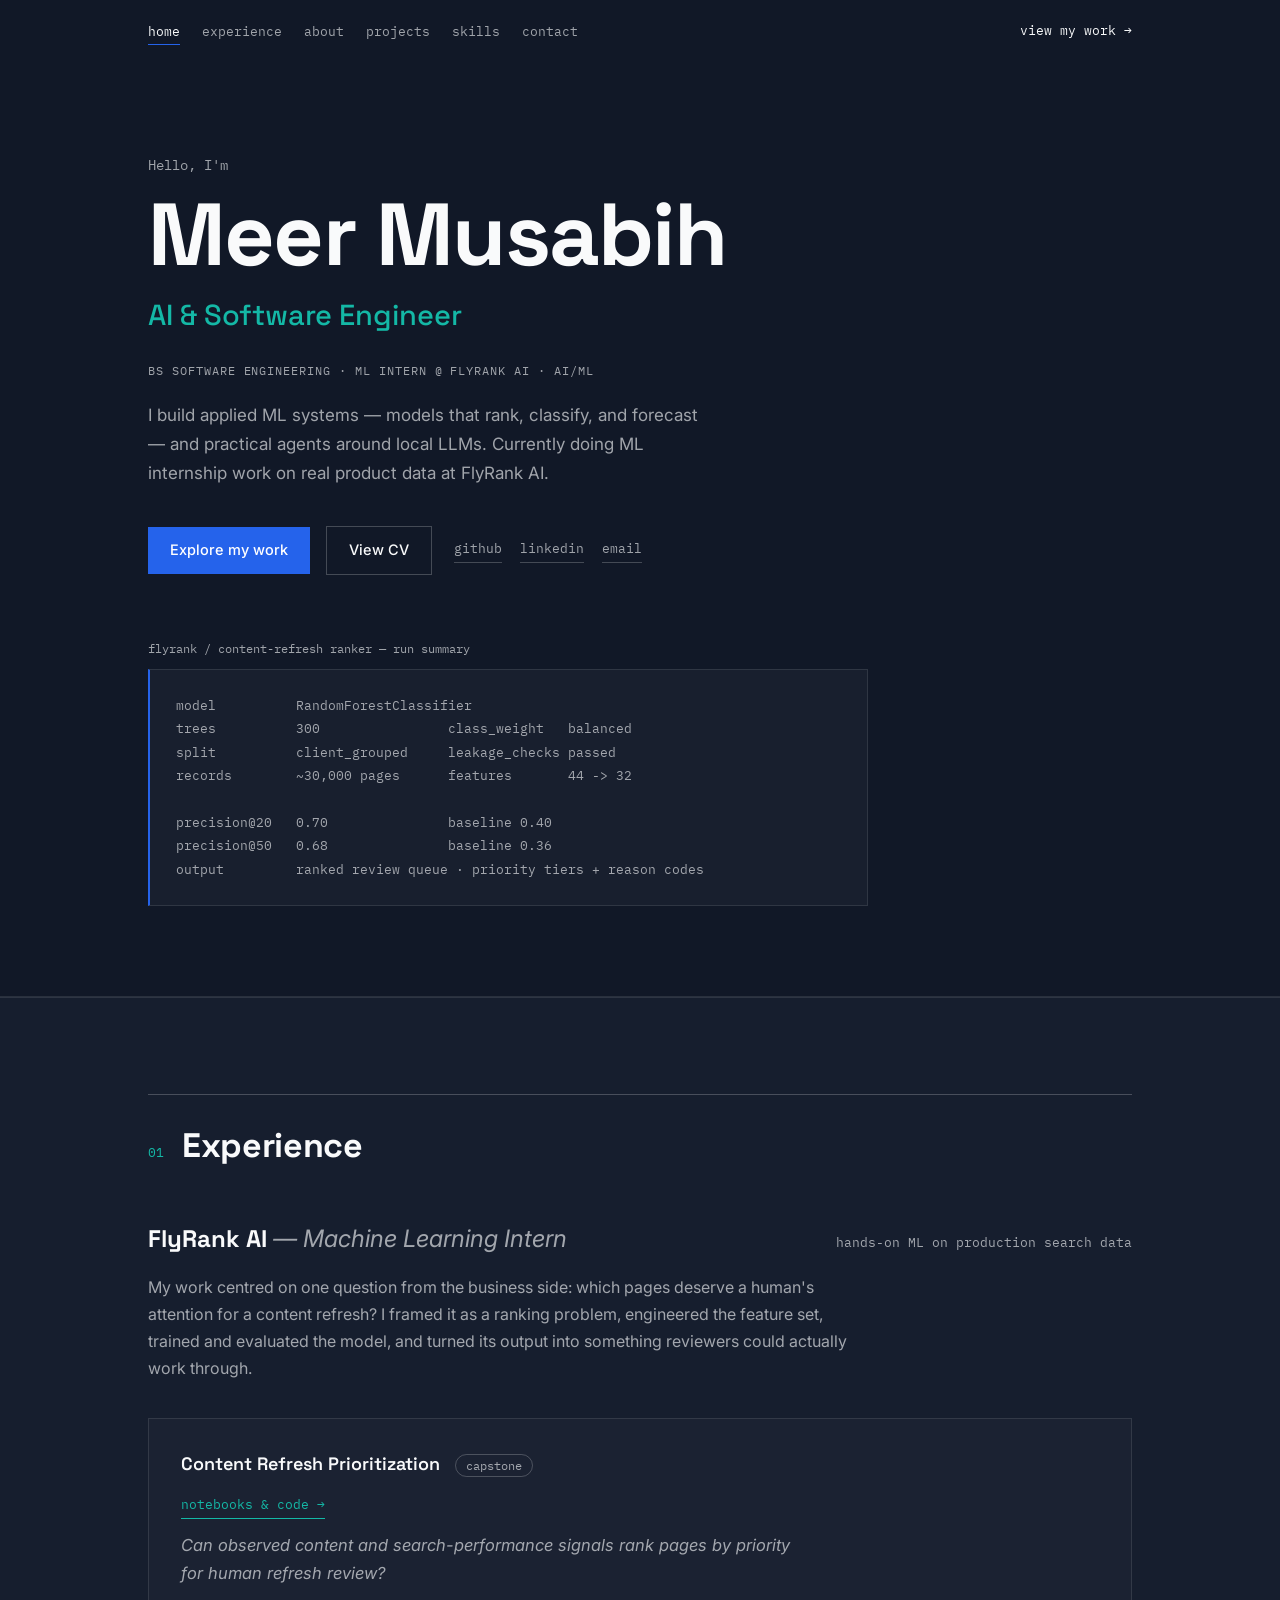
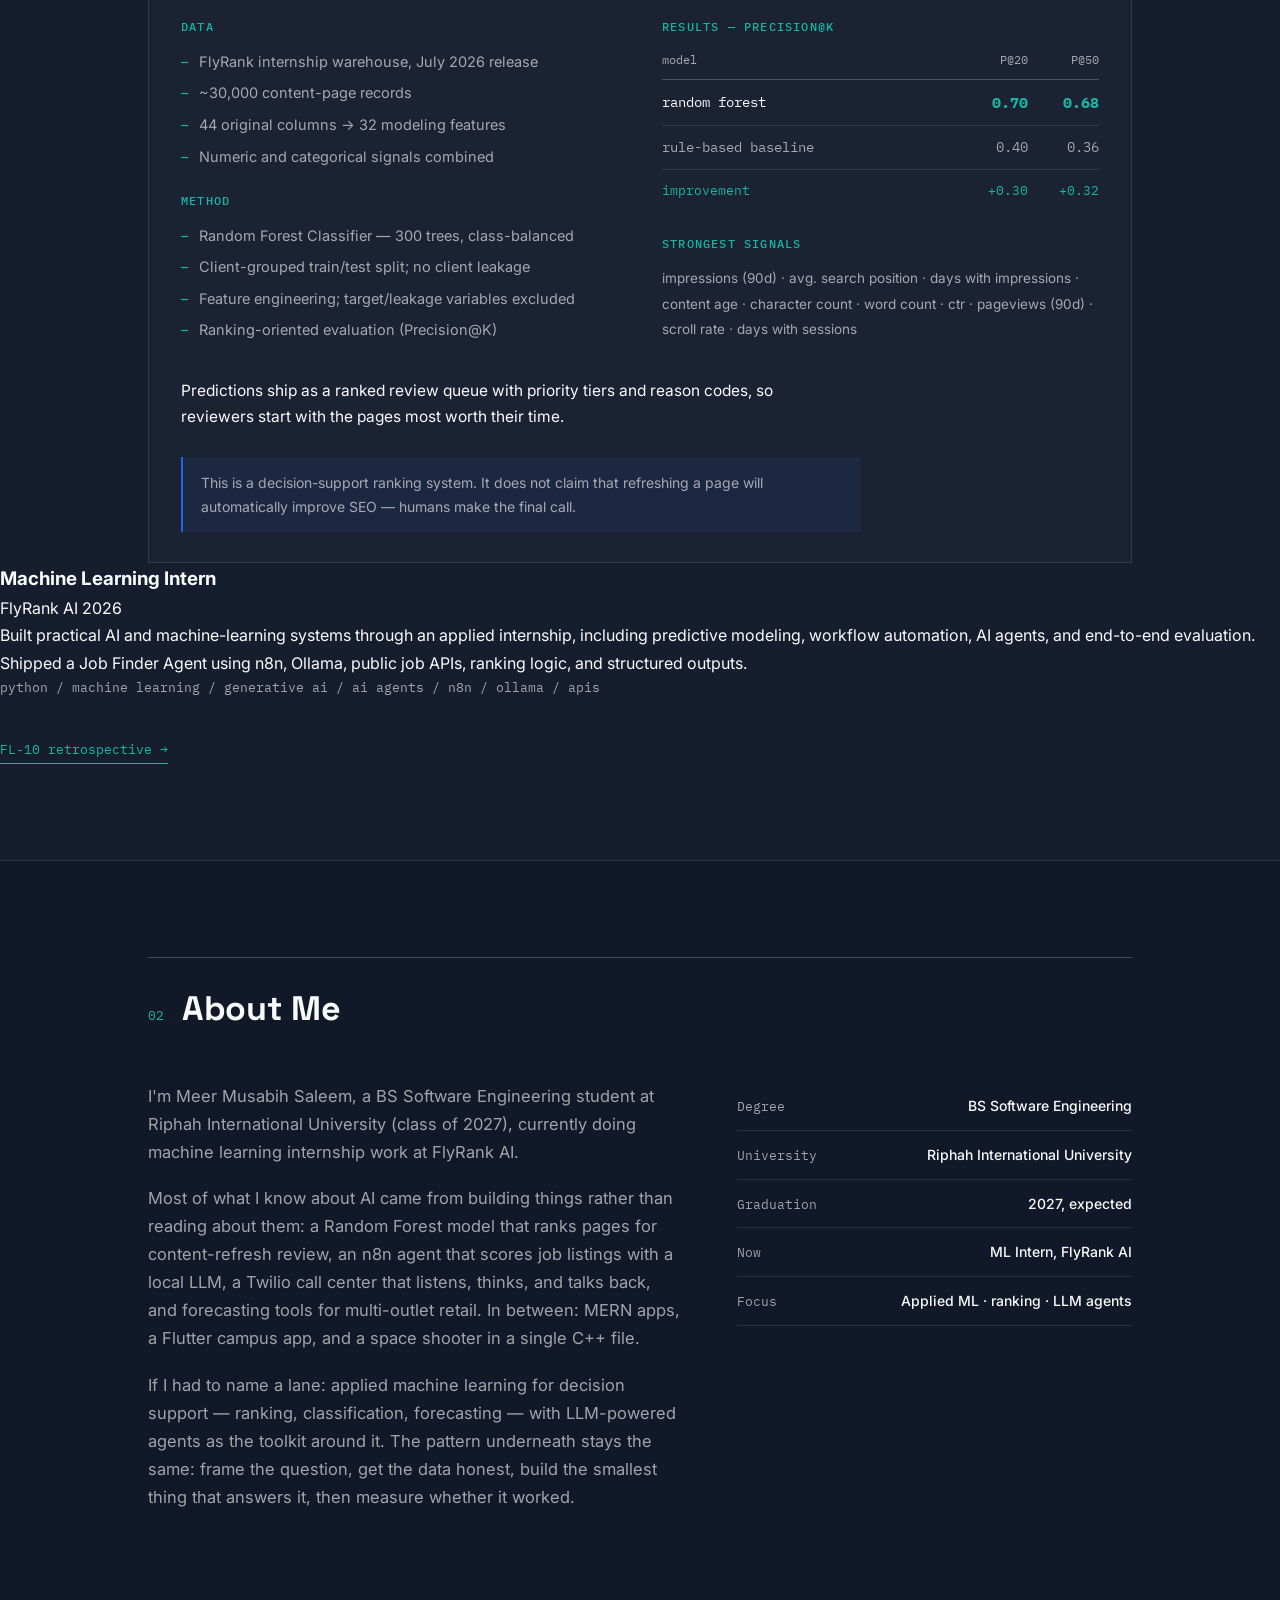
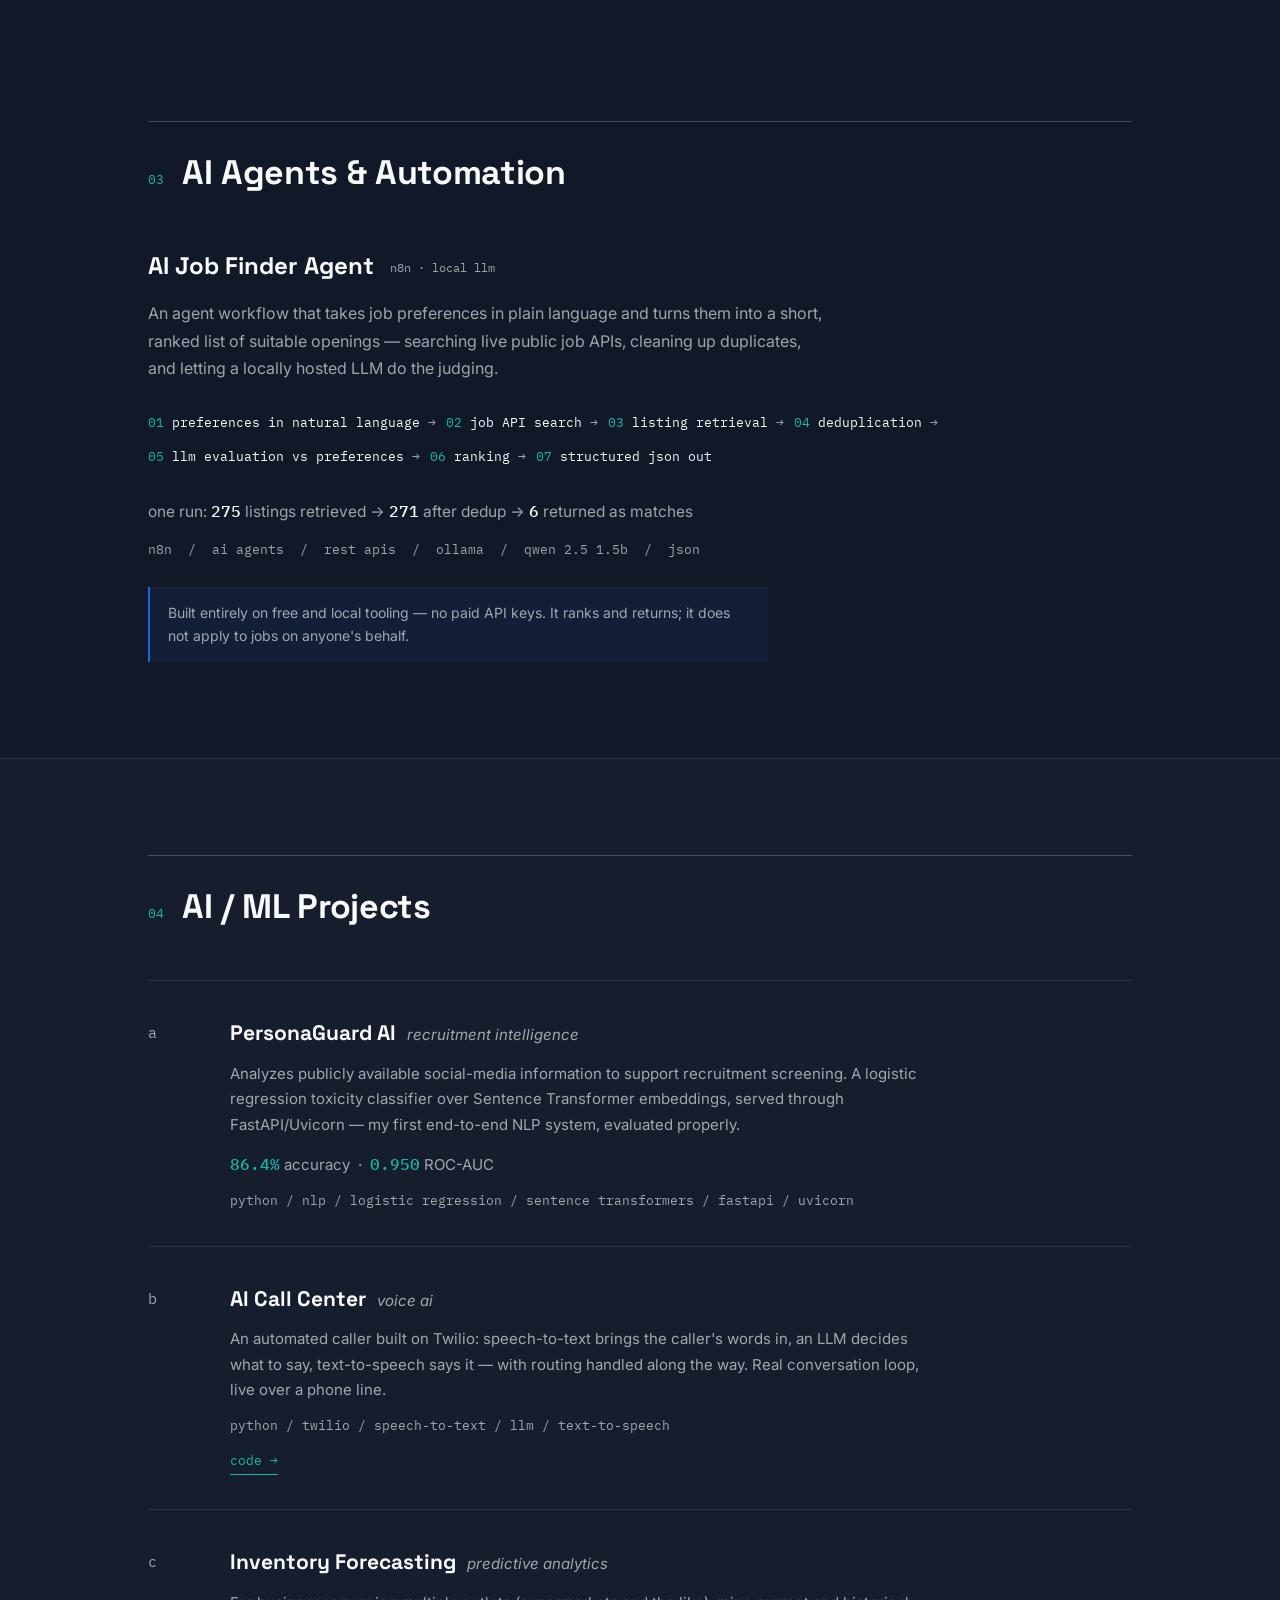
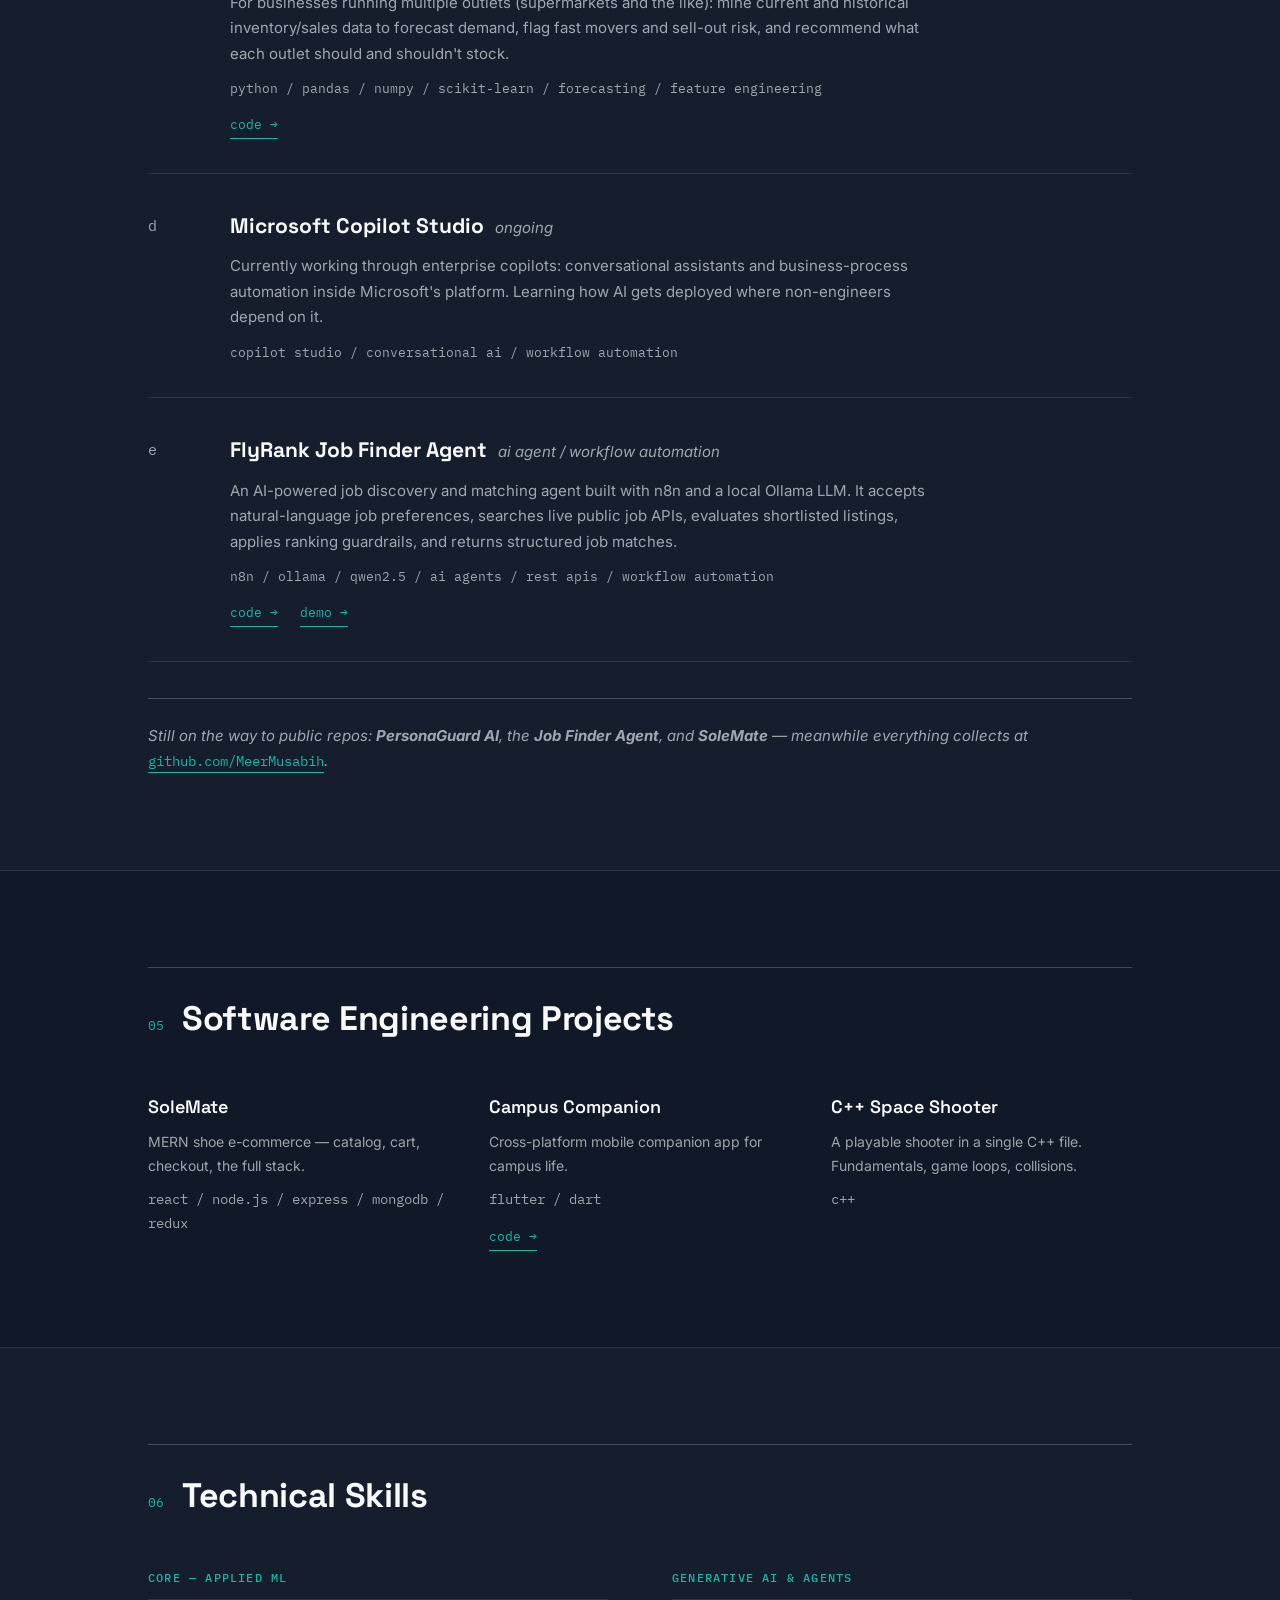
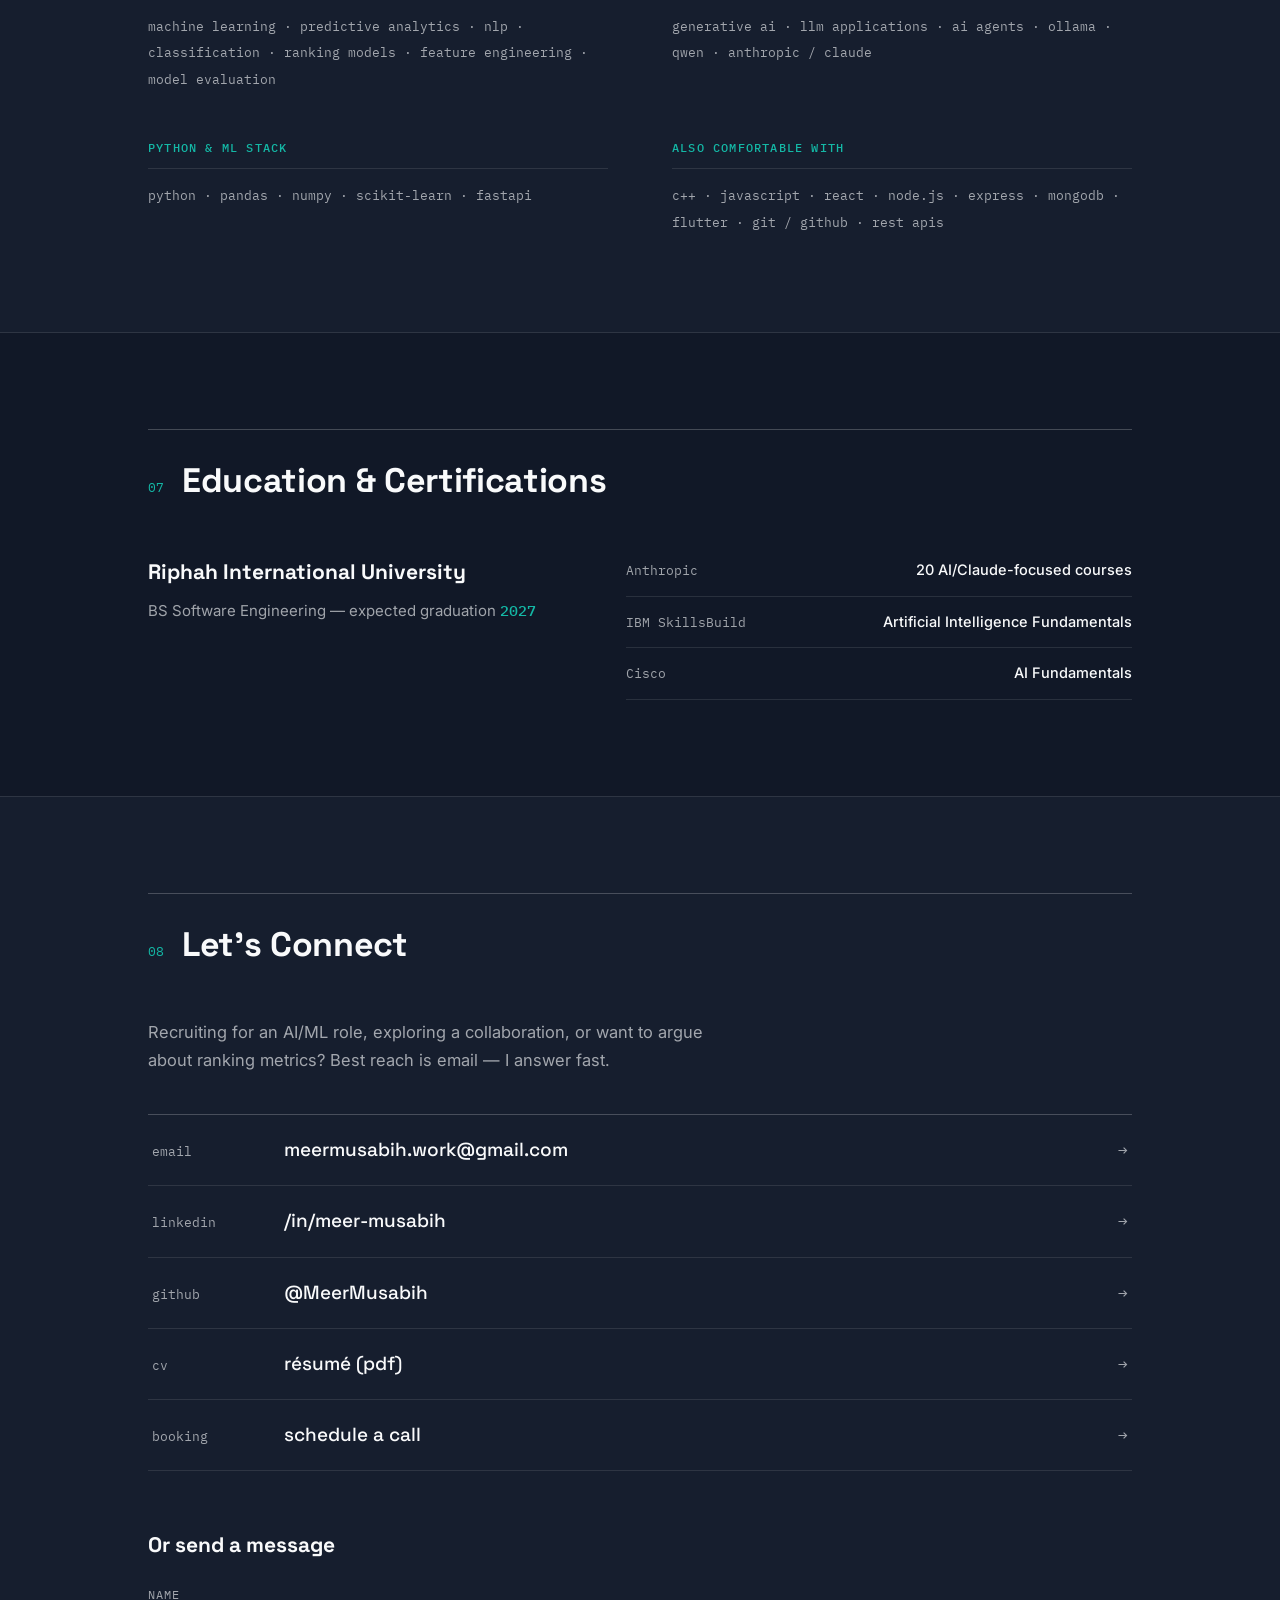
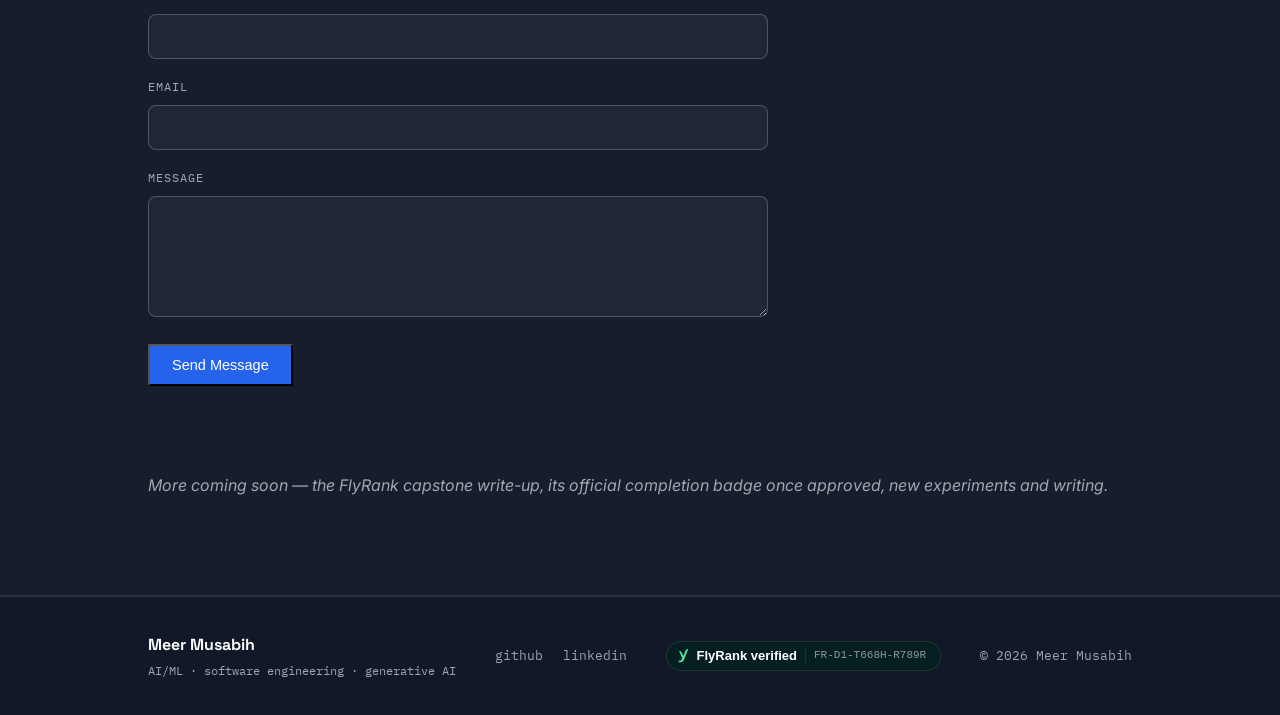
==== commit 8be4b0f1: "Add project link to FL-10 retrospective in index.html" ====
--- a/index.html
+++ b/index.html
@@ -205,7 +205,14 @@
 
 <p class="tech"> python / machine learning / generative ai / ai agents / n8n / ollama / apis </p>
       </article>
-    
+
+      <br>
+      <a class="proj-link"
+   href="https://github.com/MeerMusabih/portfolio/blob/main/FL-10_RETROSPECTIVE.md"
+   target="_blank"
+   rel="noopener">
+  FL-10 retrospective &rarr;
+</a>
       
       </div>
     </section>
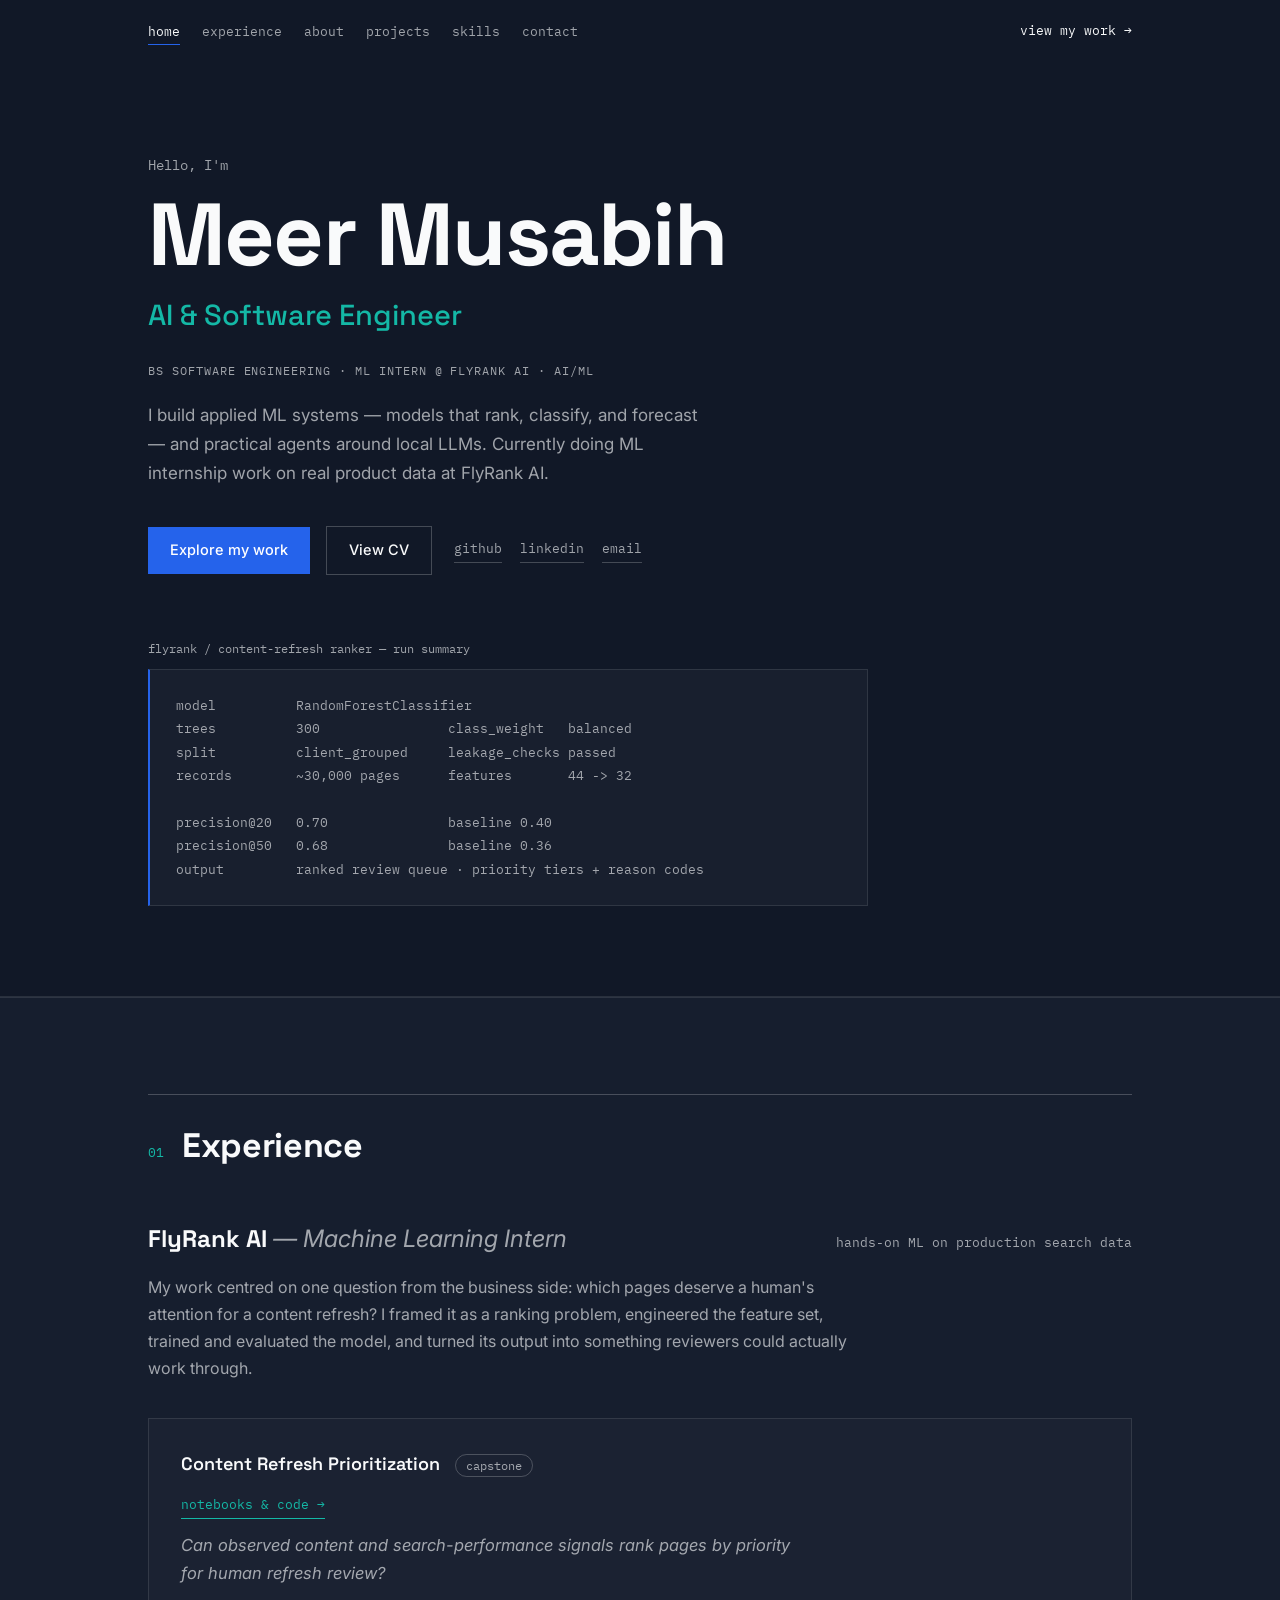
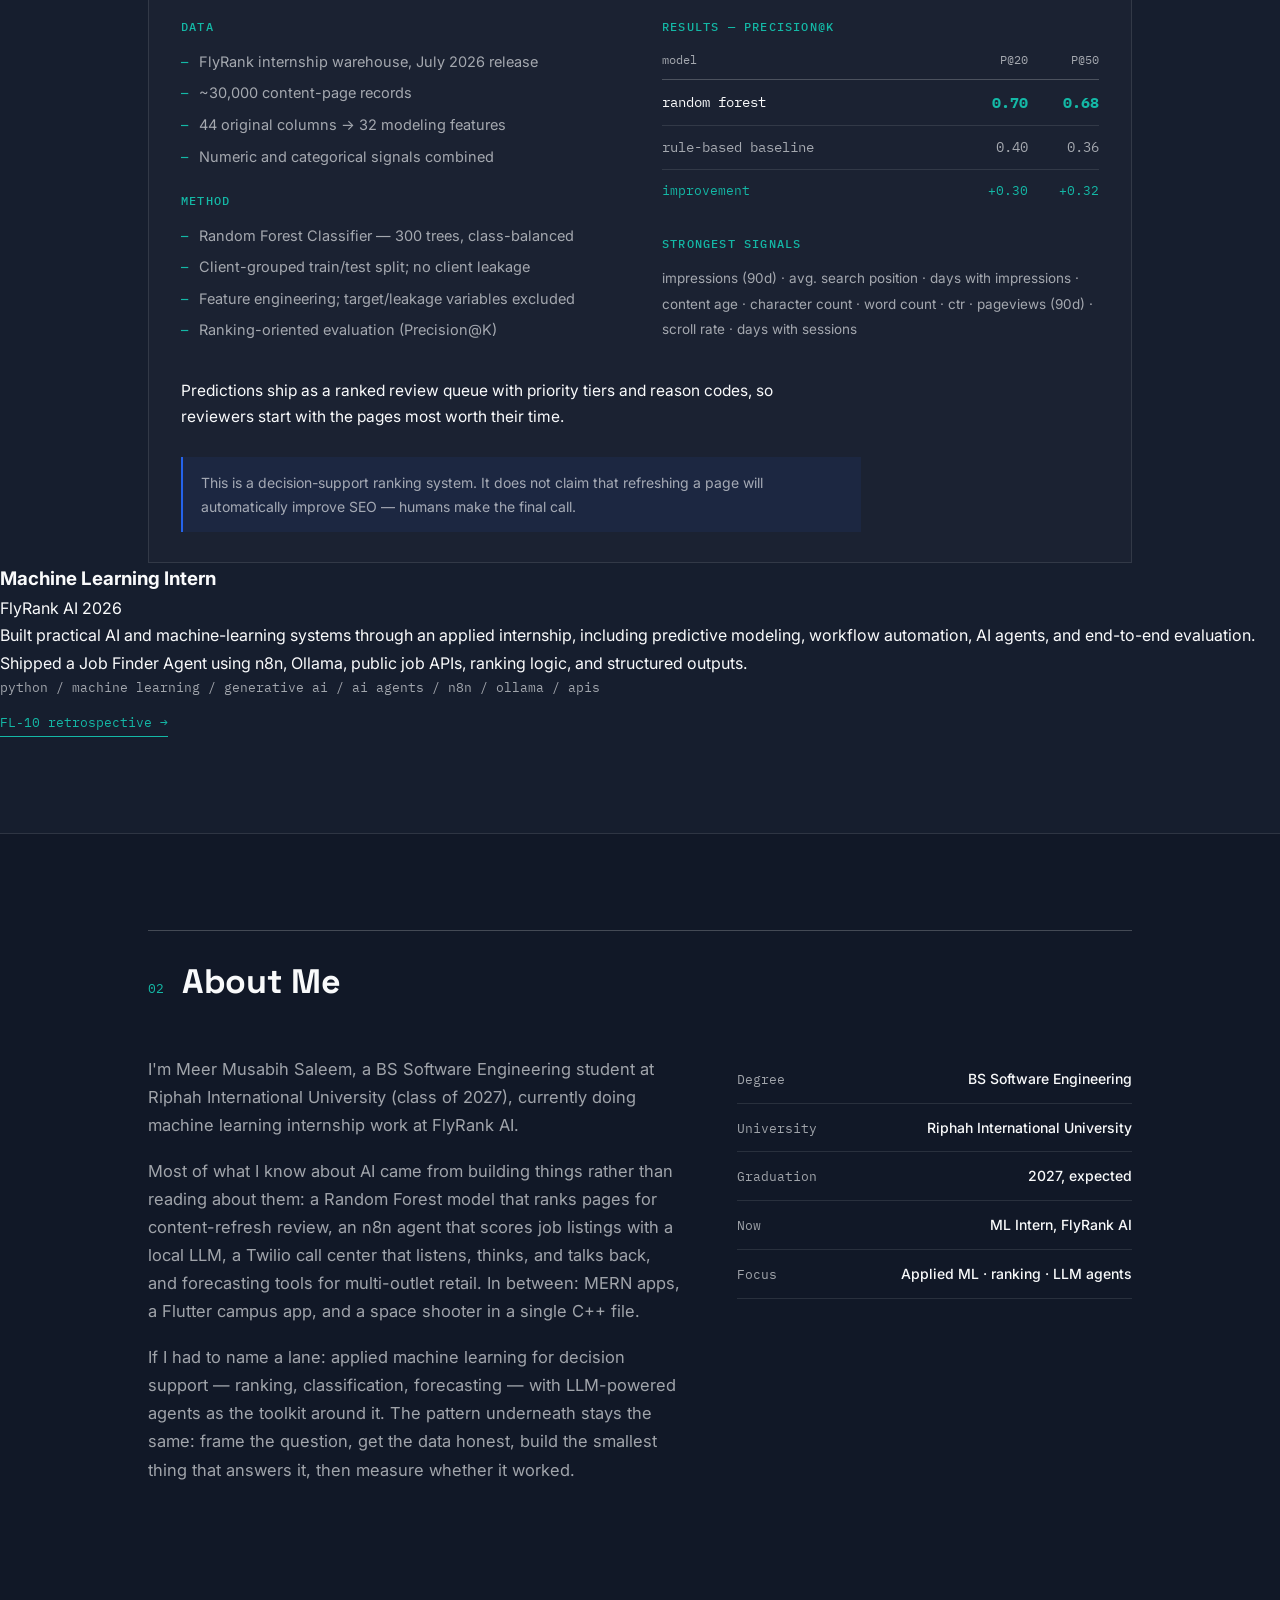
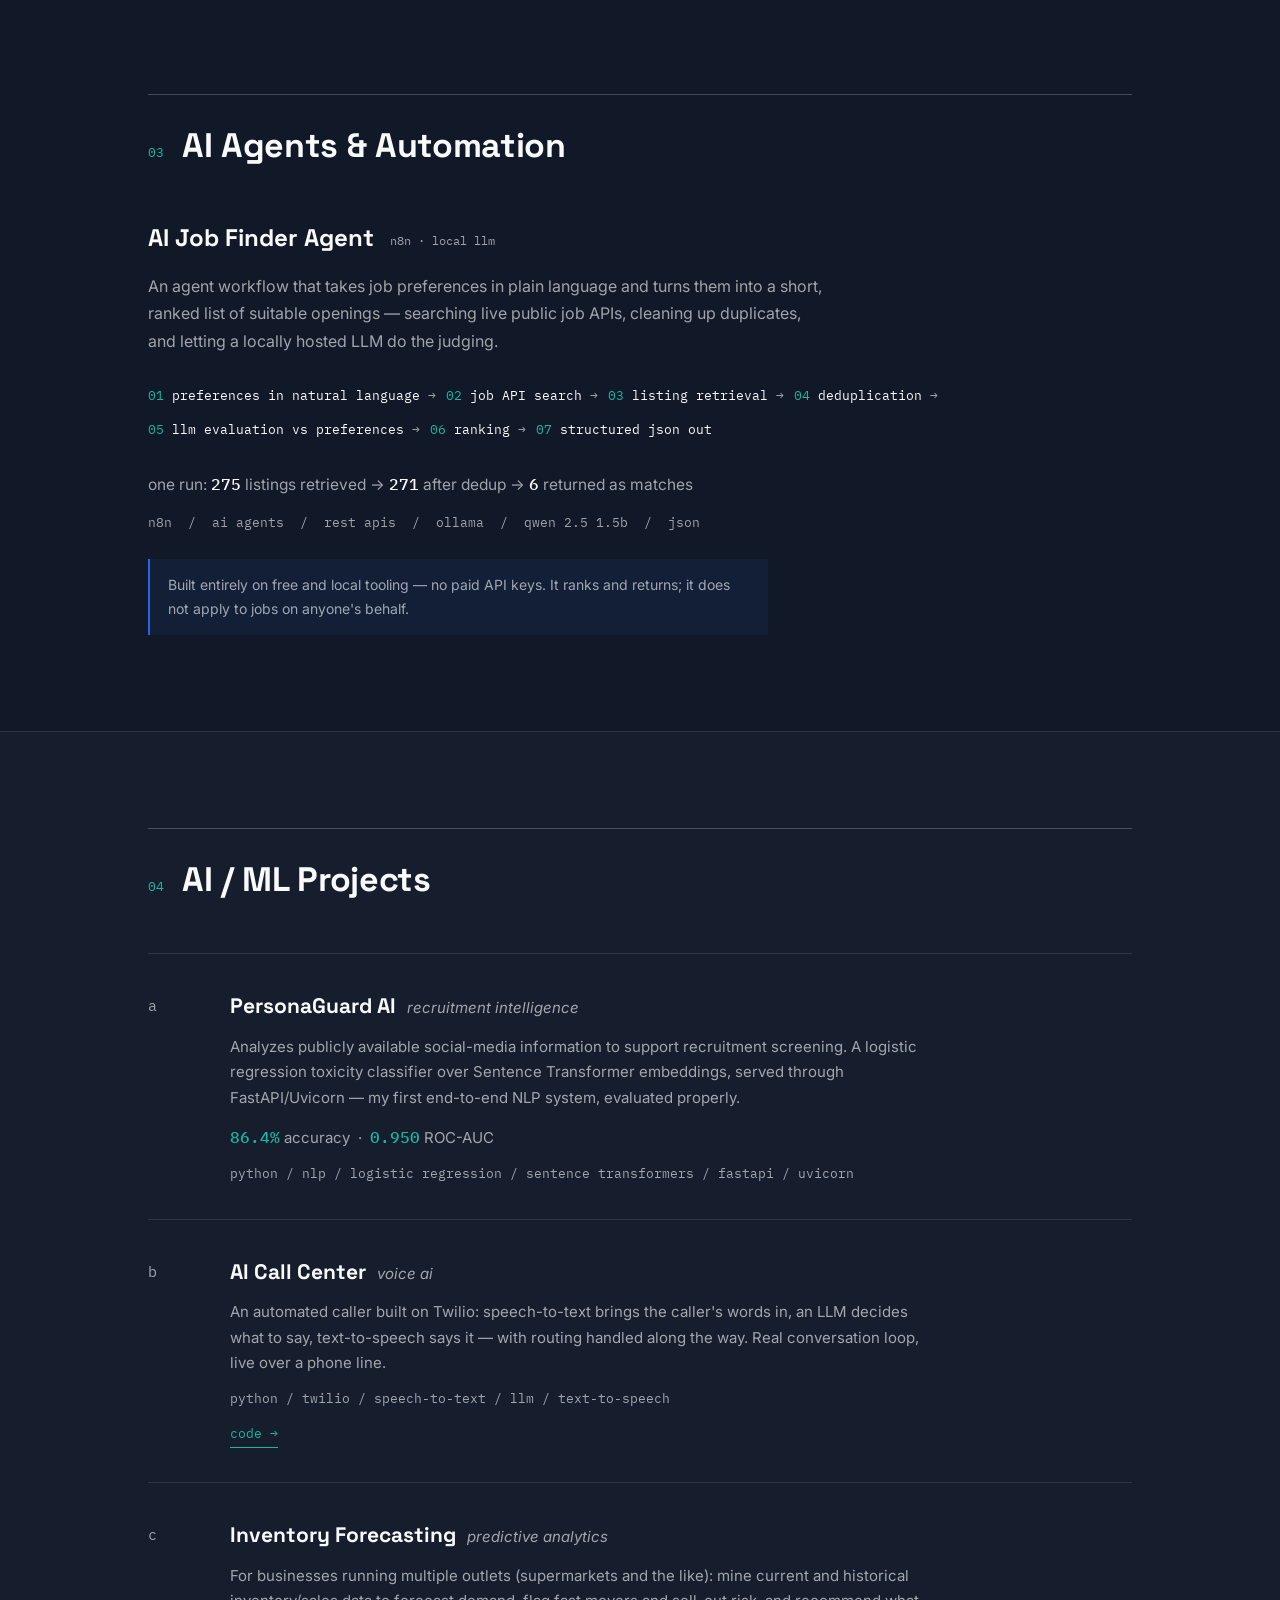
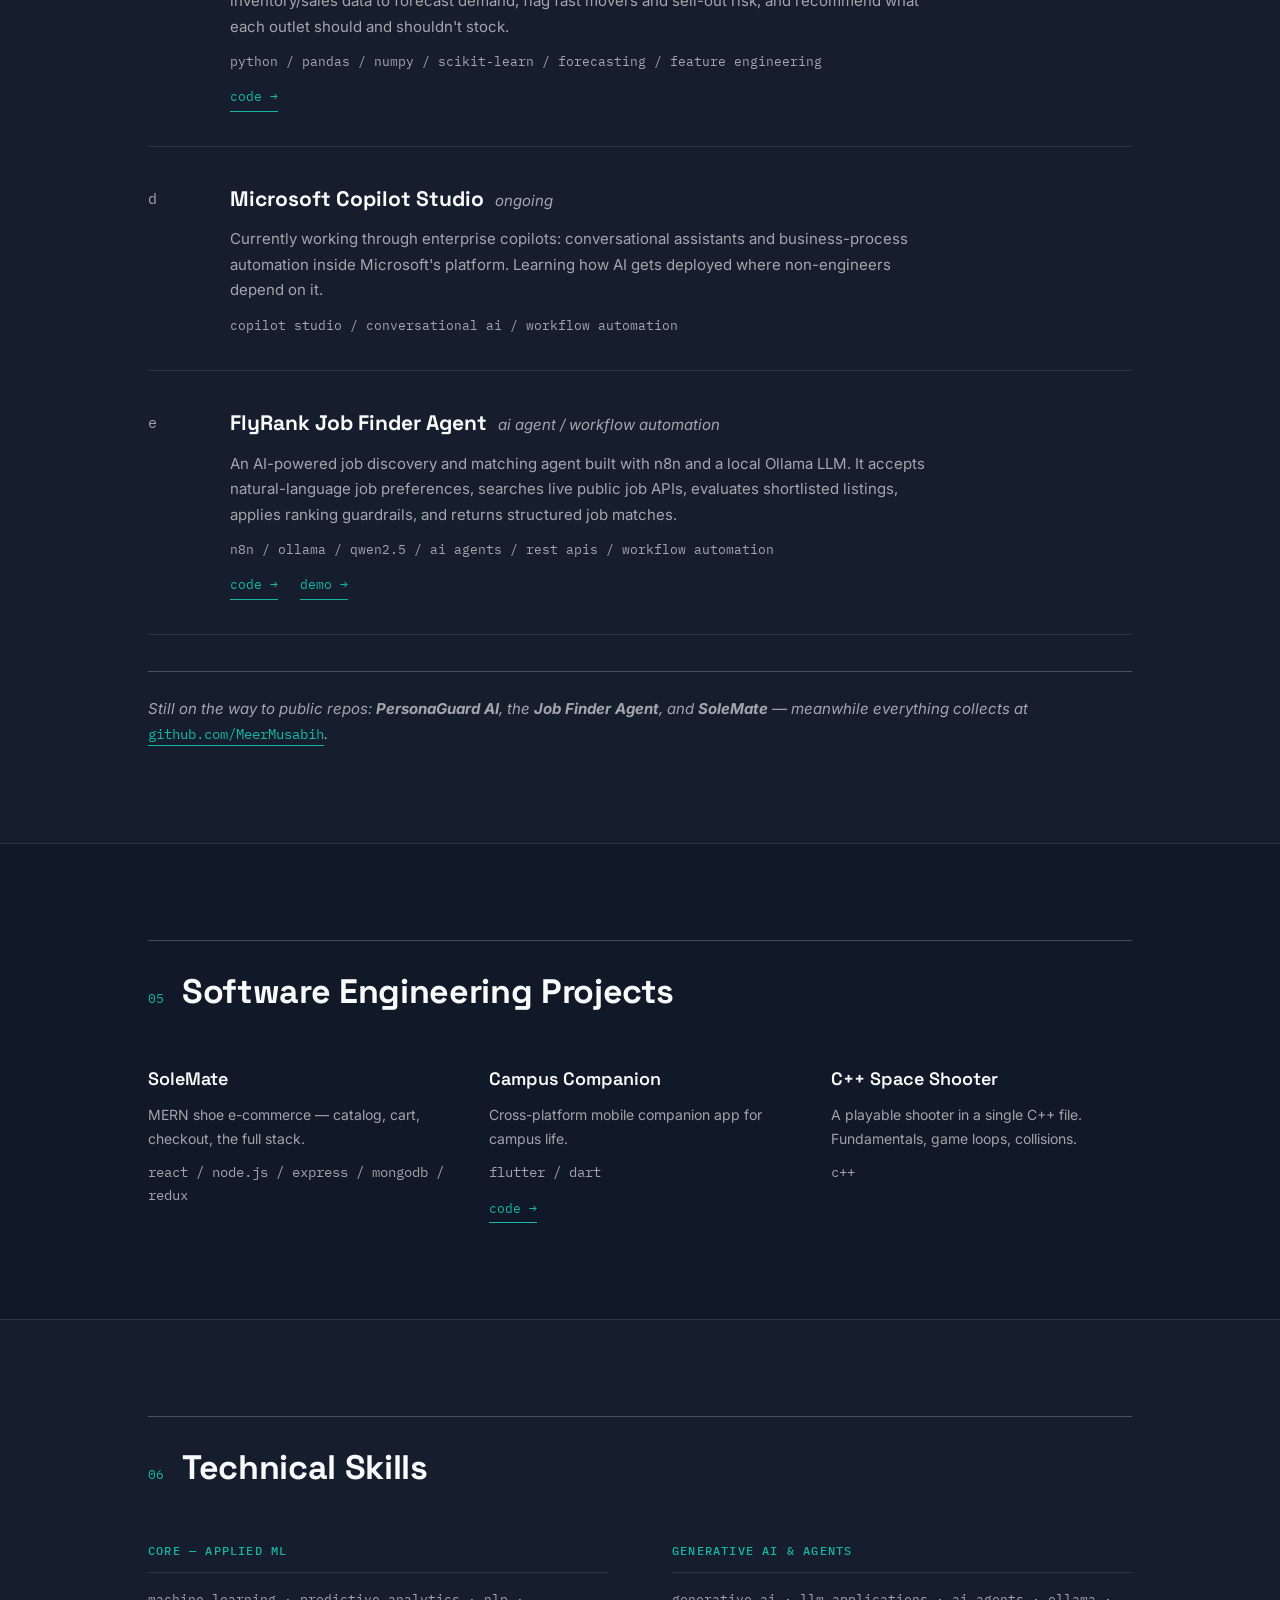
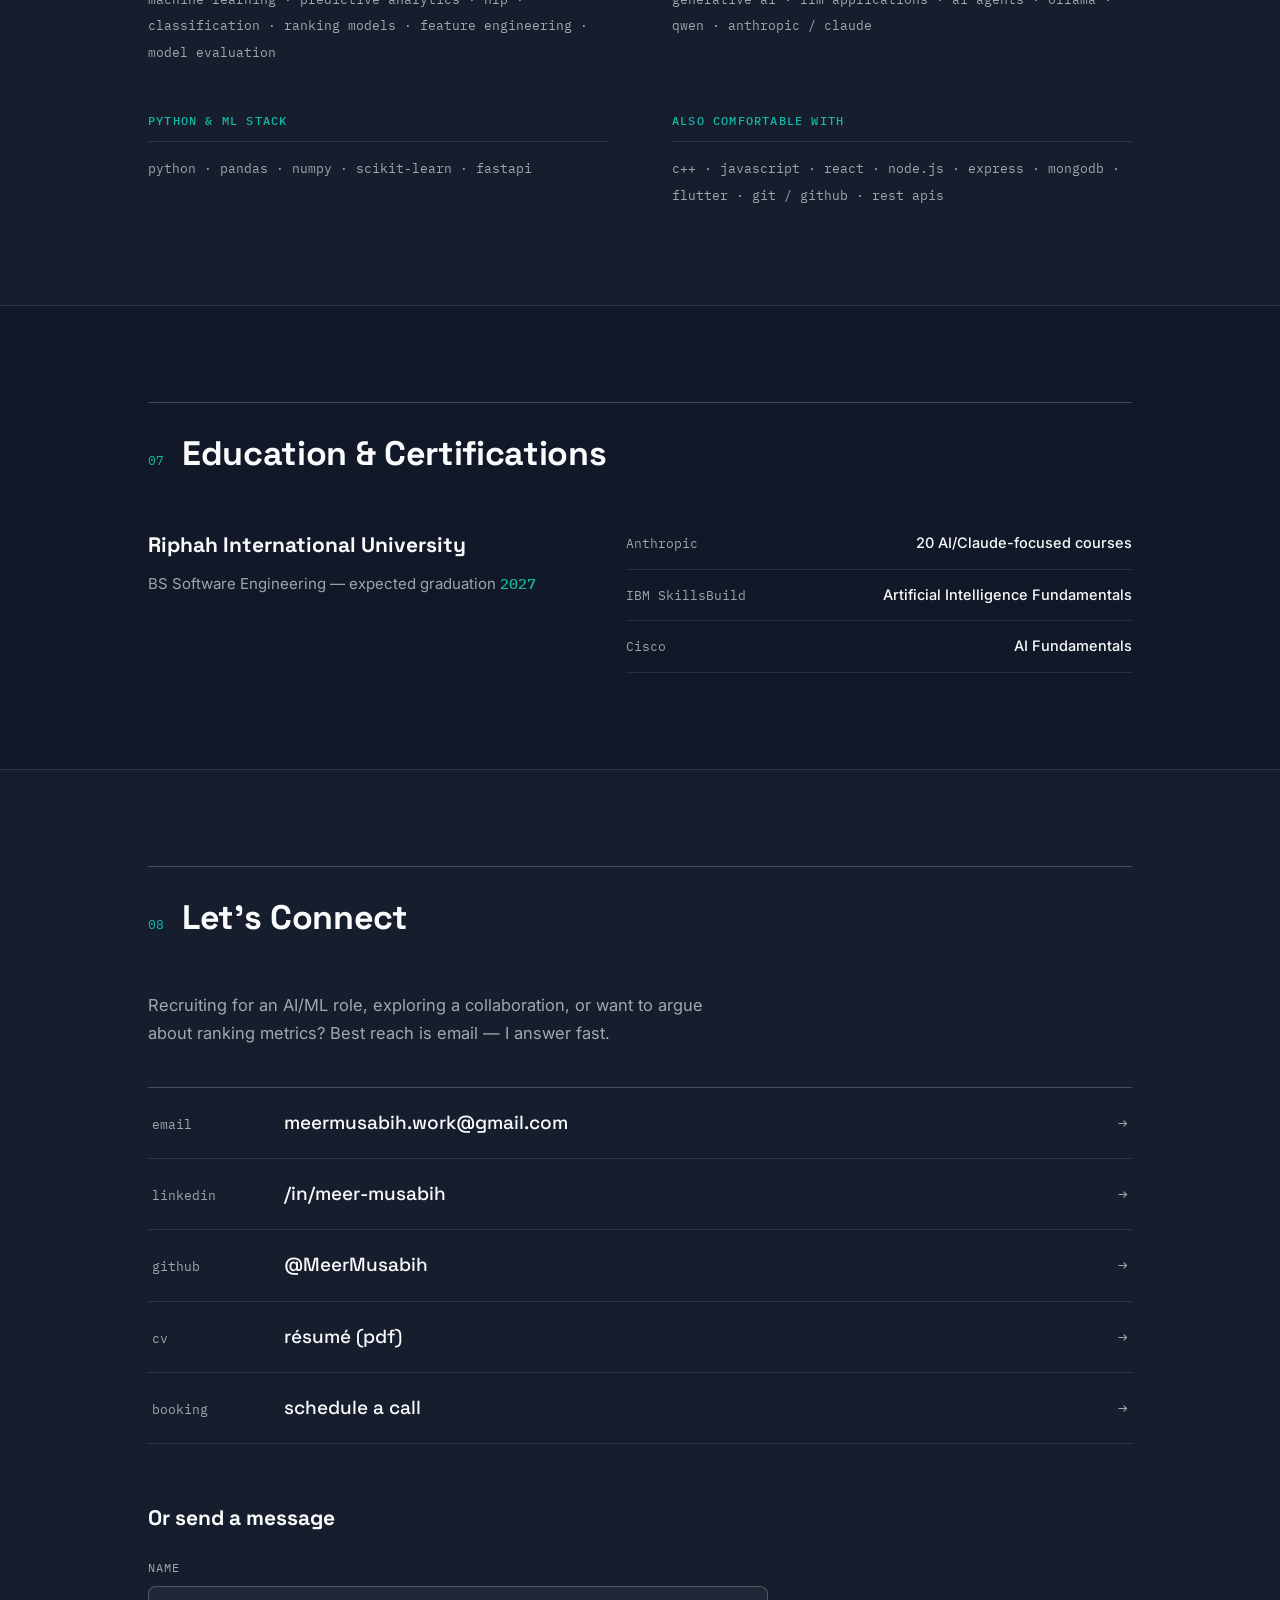
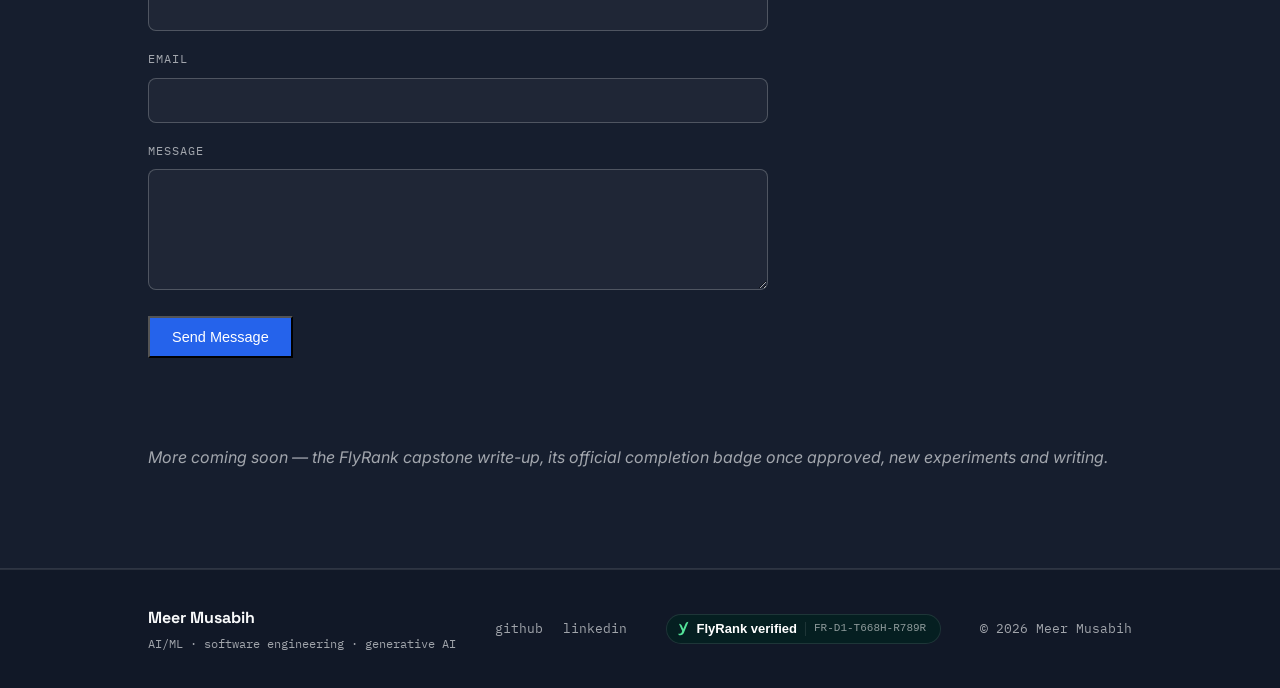
==== commit fac5f548: "Fix formatting in index.html" ====
--- a/index.html
+++ b/index.html
@@ -204,15 +204,17 @@
   Shipped a Job Finder Agent using n8n, Ollama, public job APIs, ranking logic, and structured outputs. </p>
 
 <p class="tech"> python / machine learning / generative ai / ai agents / n8n / ollama / apis </p>
-      </article>
-
-      <br>
+
+      
       <a class="proj-link"
    href="https://github.com/MeerMusabih/portfolio/blob/main/FL-10_RETROSPECTIVE.md"
    target="_blank"
    rel="noopener">
   FL-10 retrospective &rarr;
 </a>
+      </article>
+
+    
       
       </div>
     </section>
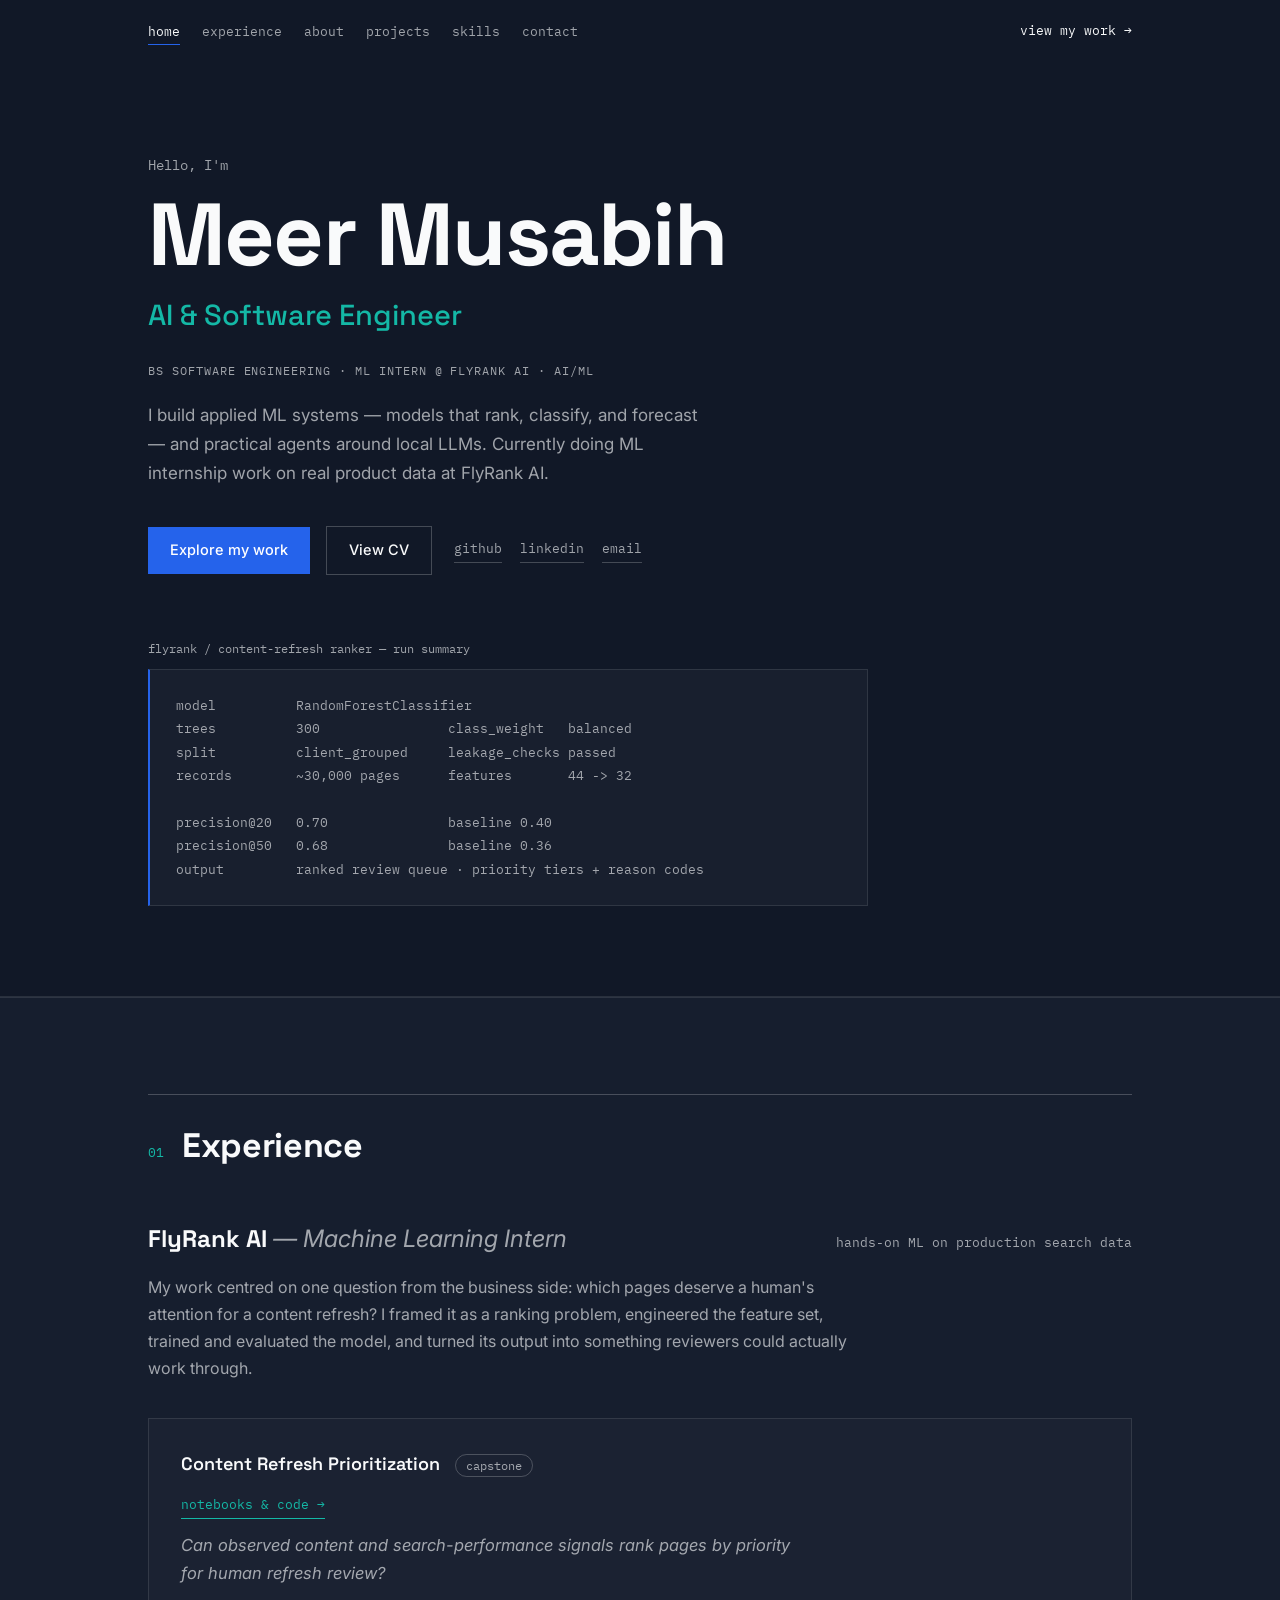
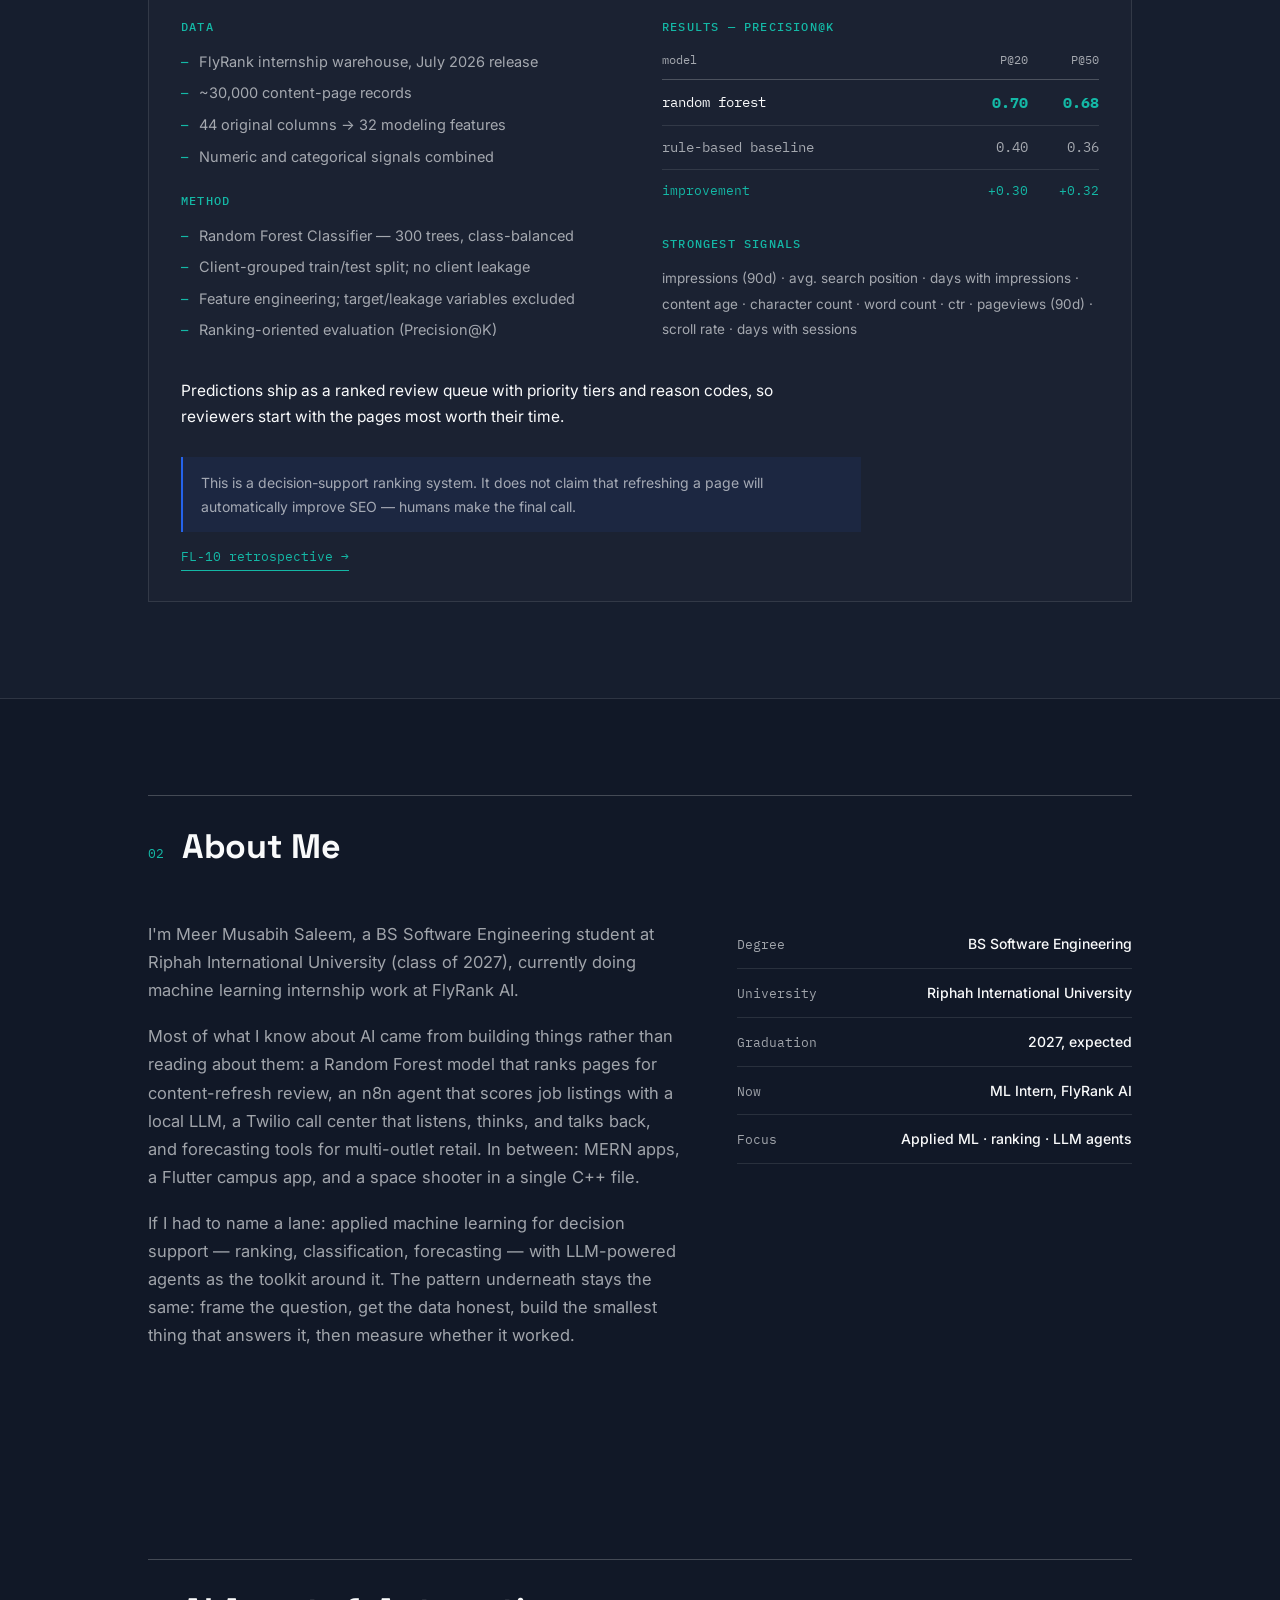
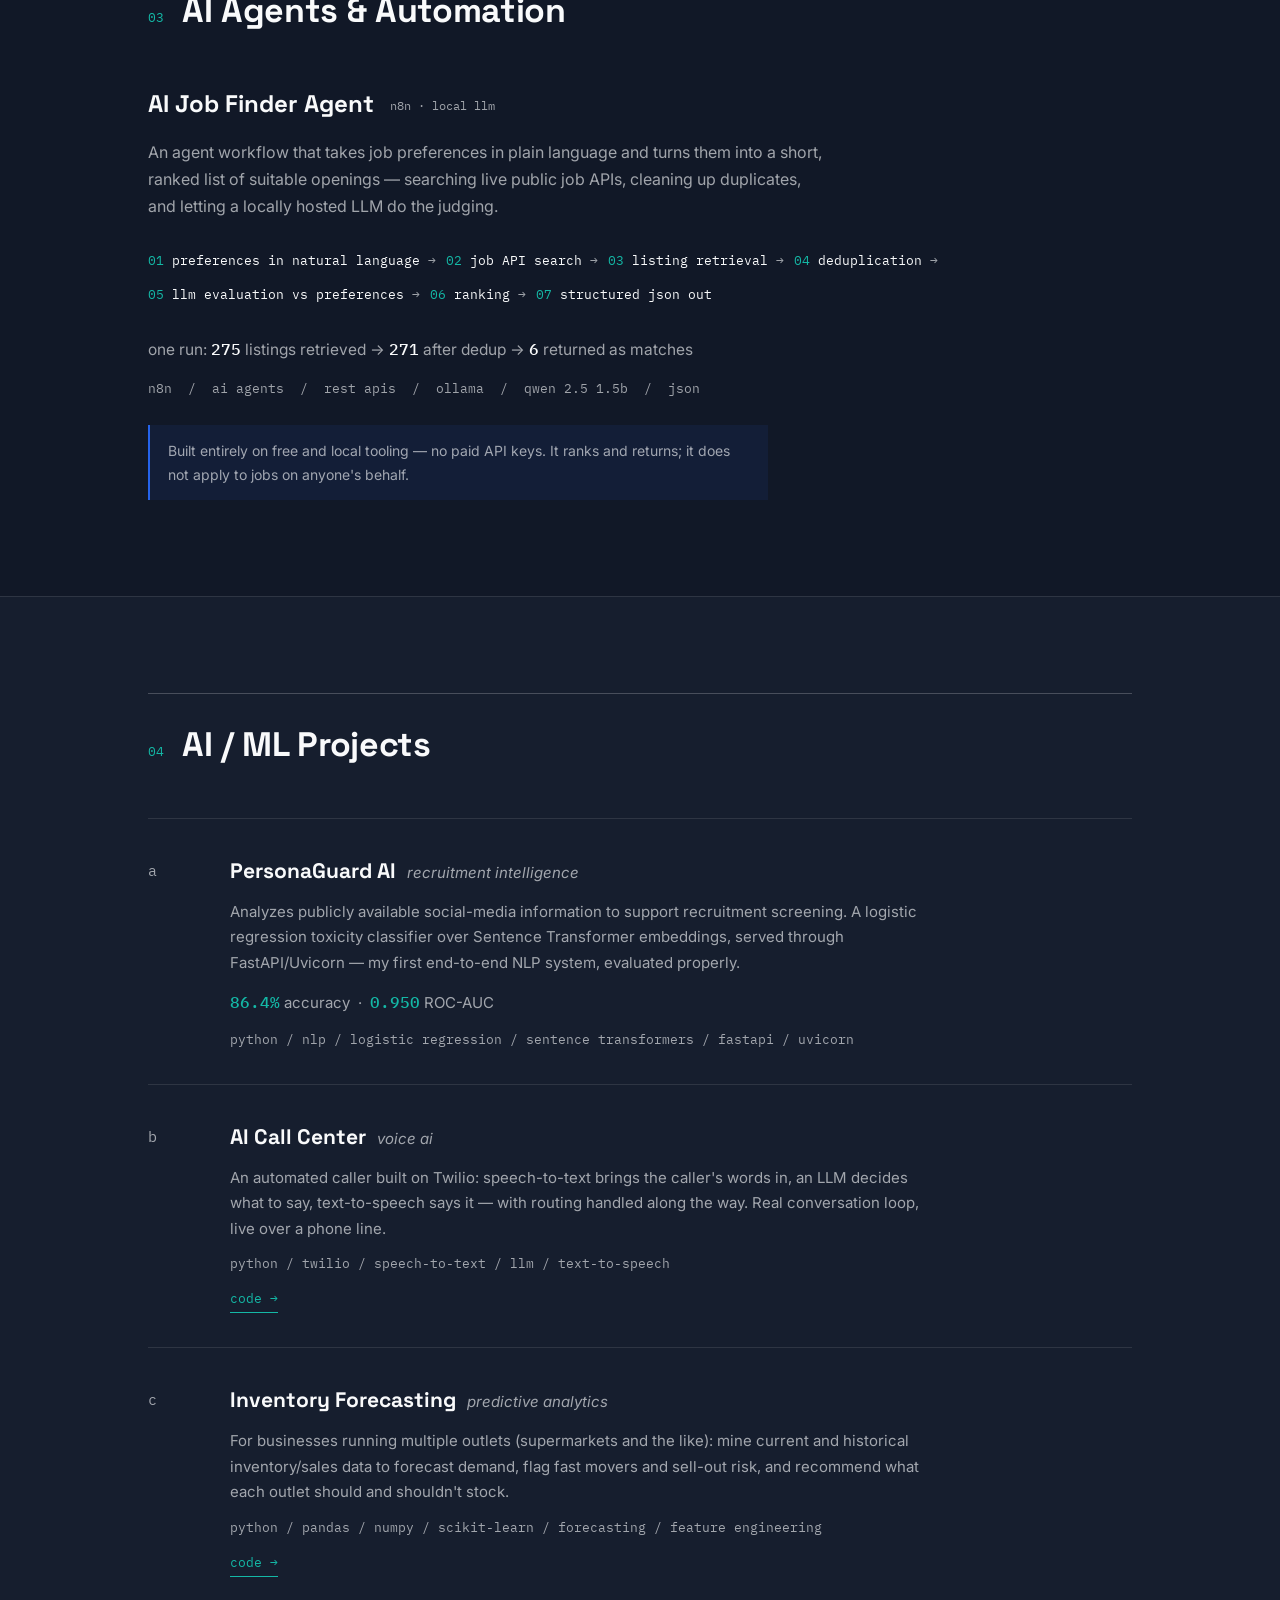
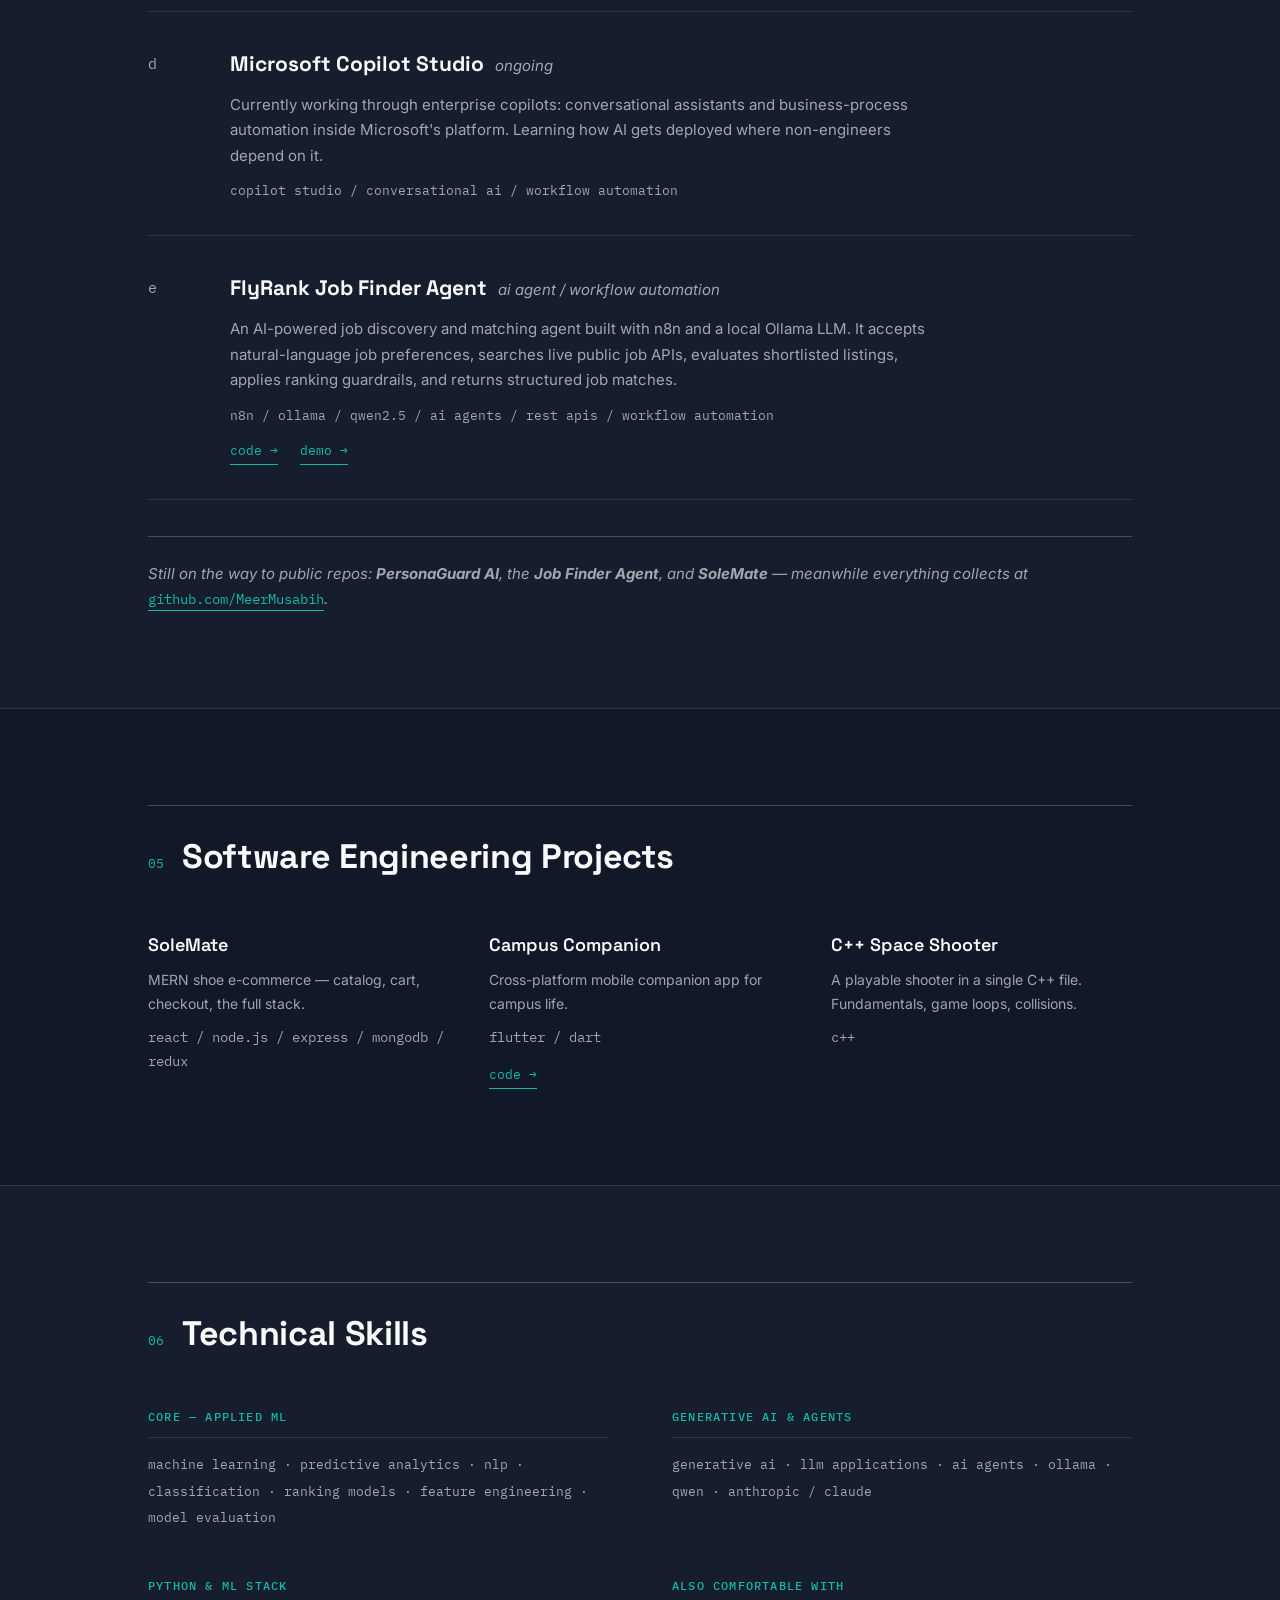
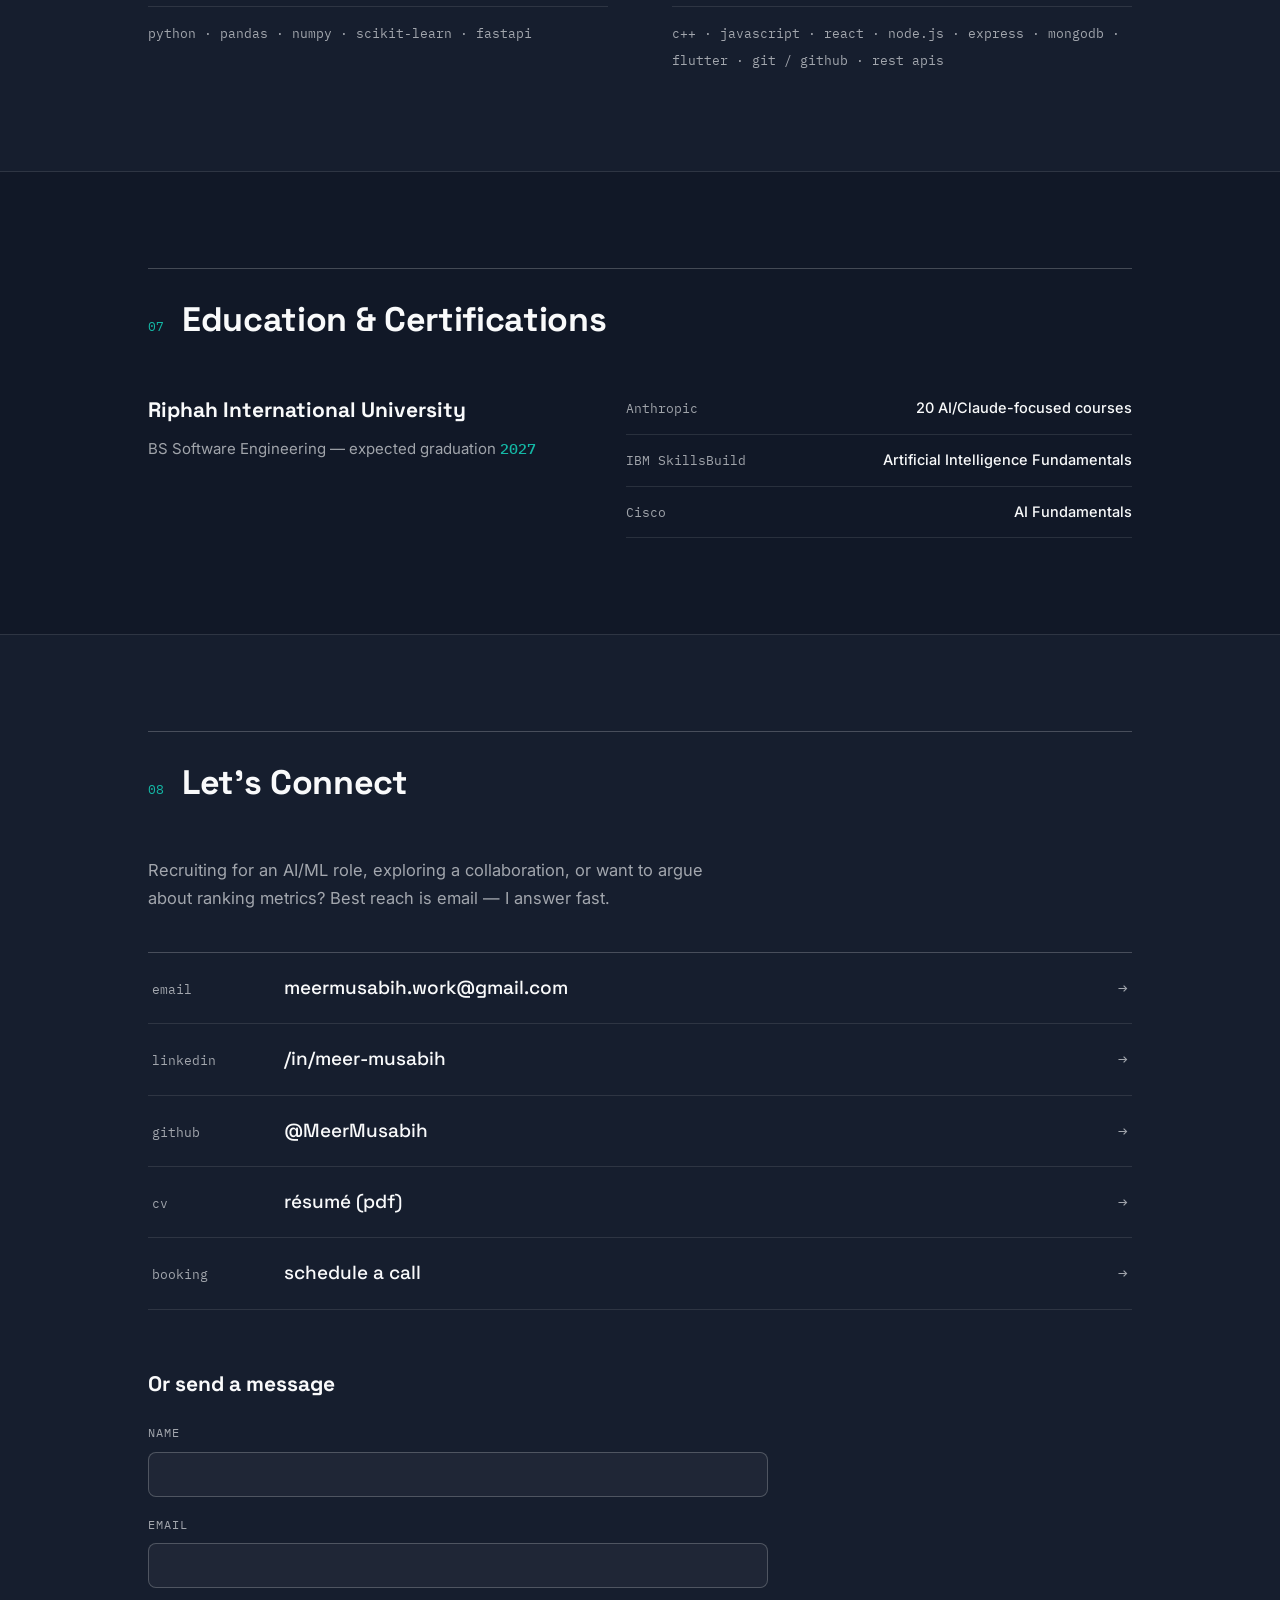
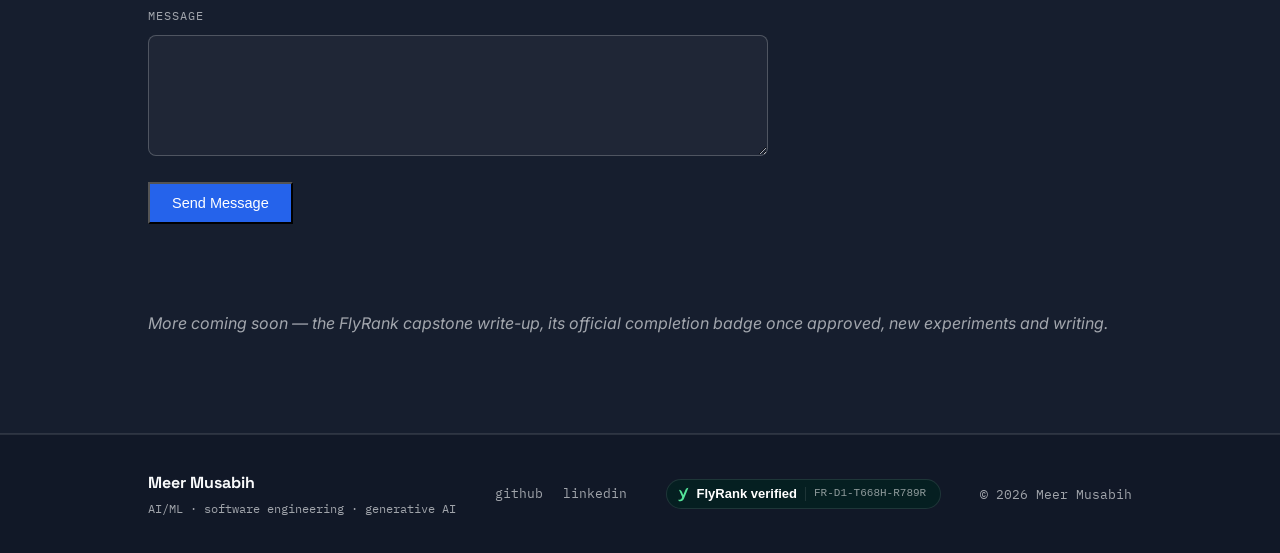
==== commit aabd4cc2: "Remove Machine Learning Intern experience section Removed an article section about Machine Learning " ====
--- a/index.html
+++ b/index.html
@@ -189,30 +189,18 @@
                 This is a decision-support ranking system. It does not claim that refreshing a page will
                 automatically improve SEO &mdash; humans make the final call.
               </p>
-            </div>
-          </div>
-        </article>
-
-      <article class="exp reveal">
-        <div class="exp-head"> 
-          <h3>Machine Learning Intern</h3>
-          <span class="exp-org">FlyRank AI</span>
-          <span class="exp-date">2026</span> 
-        </div>
-
-<p> Built practical AI and machine-learning systems through an applied internship, including predictive modeling, workflow automation, AI agents, and end-to-end evaluation. 
-  Shipped a Job Finder Agent using n8n, Ollama, public job APIs, ranking logic, and structured outputs. </p>
-
-<p class="tech"> python / machine learning / generative ai / ai agents / n8n / ollama / apis </p>
-
-      
-      <a class="proj-link"
+
+             <a class="proj-link"
    href="https://github.com/MeerMusabih/portfolio/blob/main/FL-10_RETROSPECTIVE.md"
    target="_blank"
    rel="noopener">
   FL-10 retrospective &rarr;
 </a>
-      </article>
+            </div>
+          </div>
+        </article>
+
+    
 
     
       
